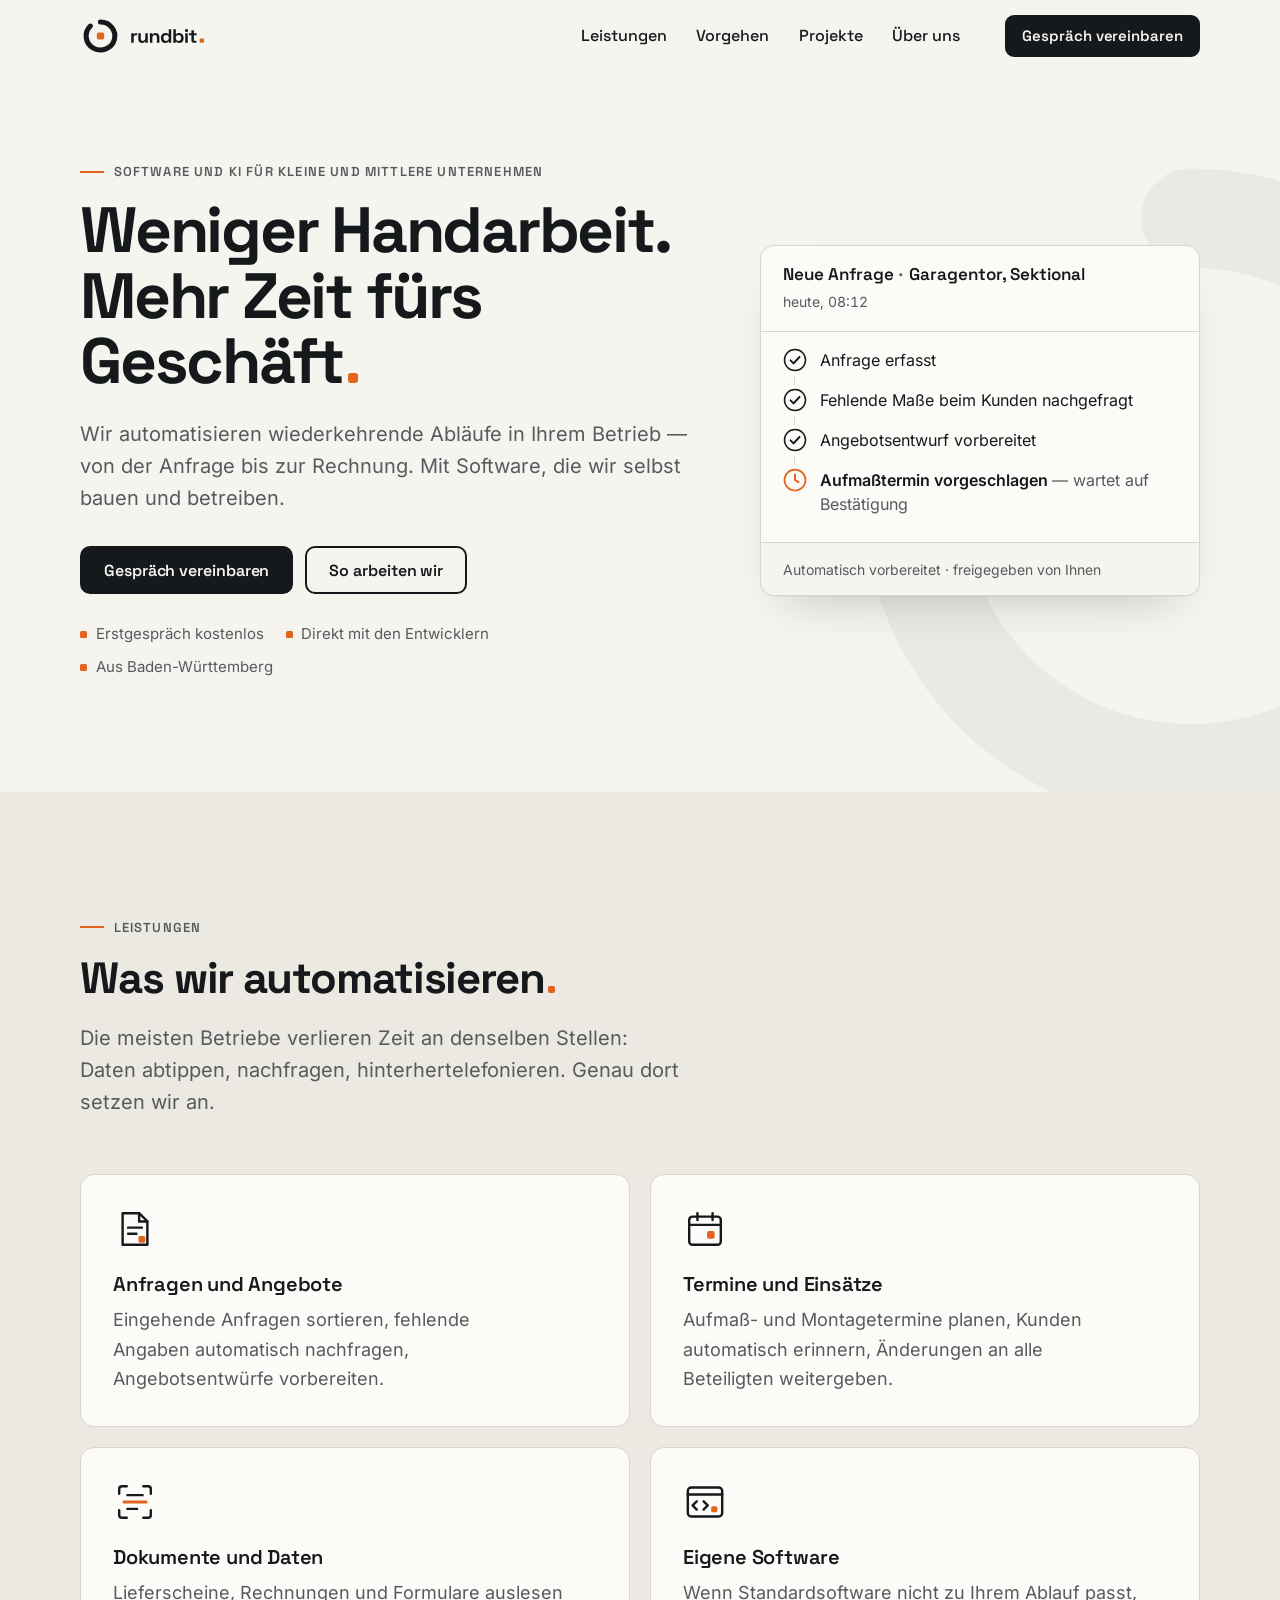
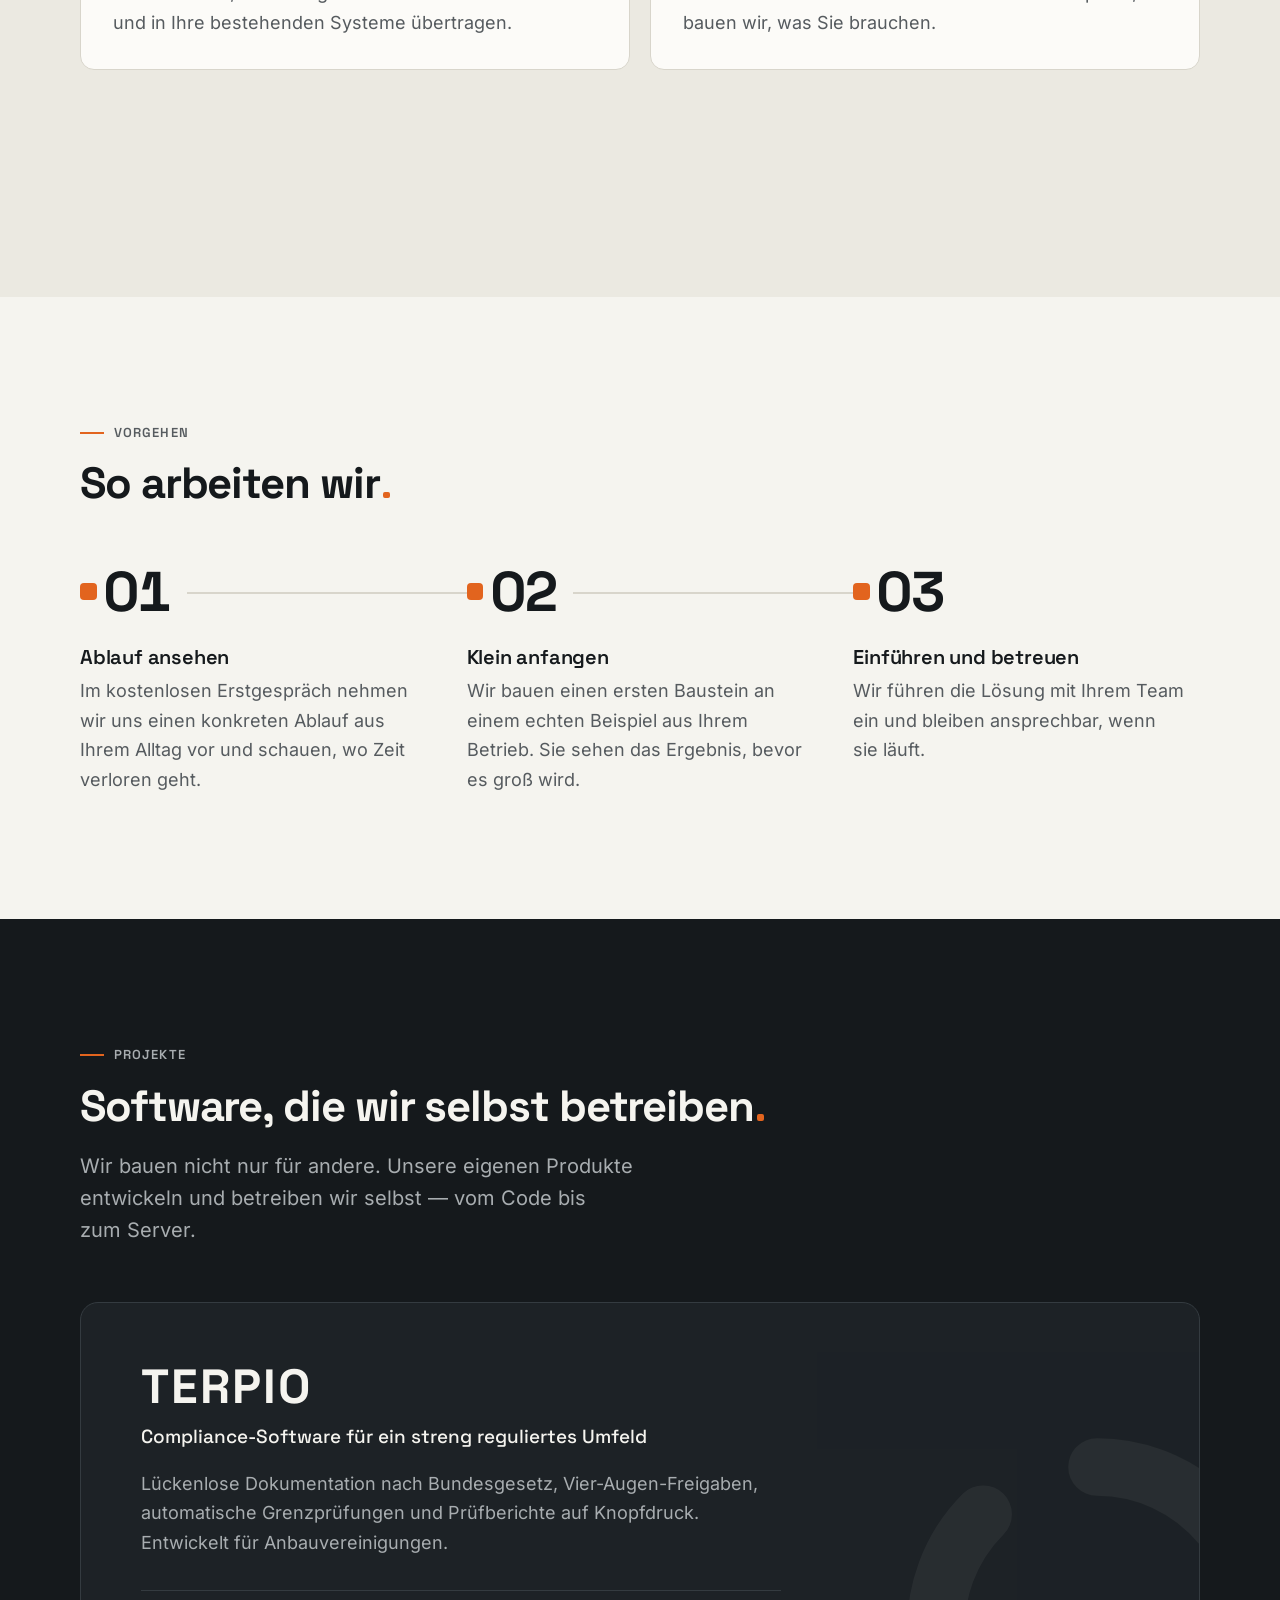
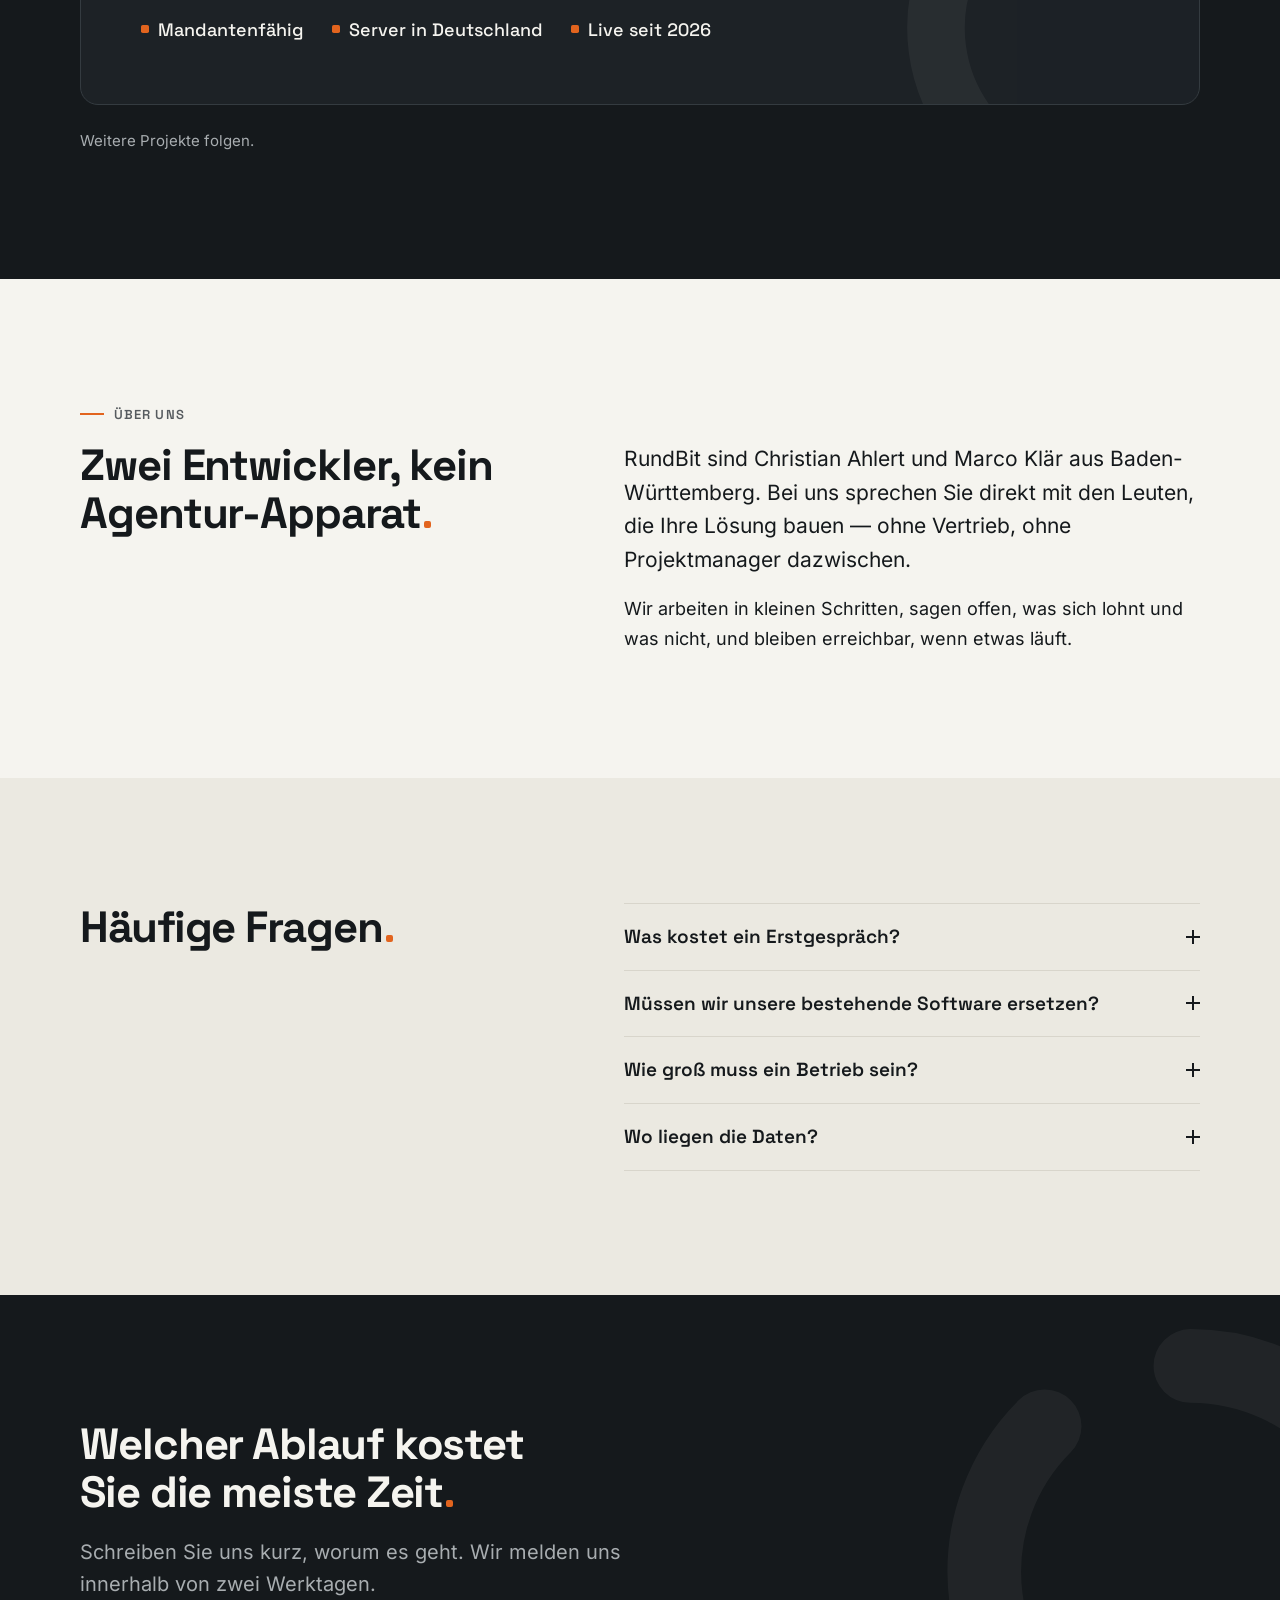
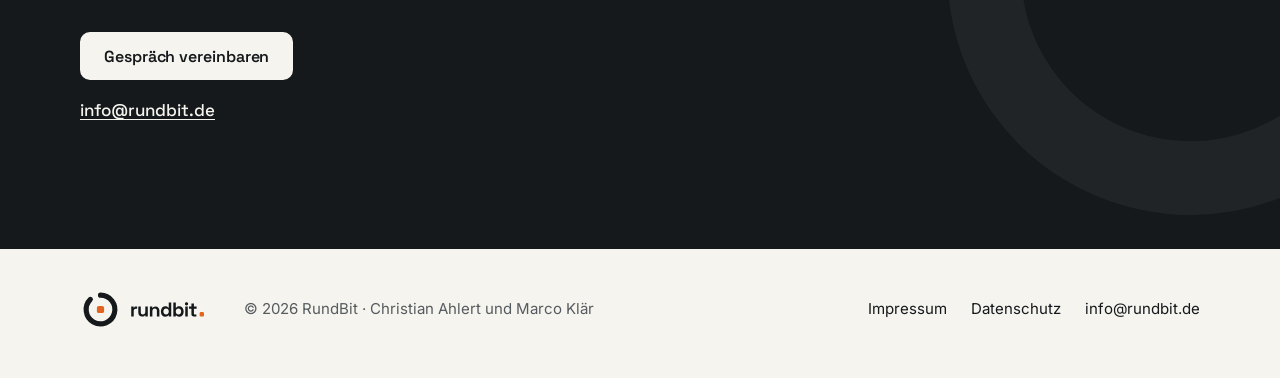
==== site/index.html @ f6a1ead8 "RundBit-Website: Projektgerüst und Startseite (Phase 0 + 1) Statische Seite ohne Framework, Build od" ====
<!DOCTYPE html>
<html lang="de">
<head>
<meta charset="utf-8">
<meta name="viewport" content="width=device-width, initial-scale=1">
<title>RundBit — Prozessautomatisierung und Software für kleine und mittlere Betriebe</title>
<meta name="description" content="RundBit automatisiert wiederkehrende Abläufe in kleinen und mittleren Betrieben — von der Anfrage bis zur Rechnung. Software und KI aus Baden-Württemberg.">
<link rel="canonical" href="https://rundbit.de/">
<meta name="theme-color" content="#15191C">

<link rel="icon" href="favicon.svg" type="image/svg+xml">
<link rel="icon" href="favicon-32.png" type="image/png" sizes="32x32">
<link rel="apple-touch-icon" href="apple-touch-icon.png">

<meta property="og:type" content="website">
<meta property="og:locale" content="de_DE">
<meta property="og:site_name" content="RundBit">
<meta property="og:url" content="https://rundbit.de/">
<meta property="og:title" content="RundBit — Prozessautomatisierung und Software für kleine und mittlere Betriebe">
<meta property="og:description" content="RundBit automatisiert wiederkehrende Abläufe in kleinen und mittleren Betrieben — von der Anfrage bis zur Rechnung. Software und KI aus Baden-Württemberg.">
<meta property="og:image" content="https://rundbit.de/img/og.png">
<meta property="og:image:width" content="1200">
<meta property="og:image:height" content="630">
<meta property="og:image:alt" content="RundBit: Weniger Handarbeit. Mehr Zeit fürs Geschäft.">
<meta name="twitter:card" content="summary_large_image">

<link rel="preload" href="fonts/space-grotesk-latin-wght-normal.woff2" as="font" type="font/woff2" crossorigin>
<link rel="preload" href="fonts/inter-latin-wght-normal.woff2" as="font" type="font/woff2" crossorigin>
<link rel="stylesheet" href="style.css">
<script>
  // Bewegung nur mit JS, IntersectionObserver und ohne Wunsch nach reduzierter Bewegung.
  if ('IntersectionObserver' in window && !matchMedia('(prefers-reduced-motion: reduce)').matches) {
    document.documentElement.classList.add('motion');
  }
</script>
</head>
<body>
<a class="skip-link" href="#inhalt">Zum Inhalt springen</a>

<header class="site-header" id="top">
  <div class="wrap header-inner">
    <a class="brand" href="#top" aria-label="RundBit – zum Seitenanfang">
      <img src="img/rundbit-logo.svg" alt="RundBit" width="124" height="41">
    </a>

    <nav class="nav-desktop" aria-label="Hauptnavigation">
      <ul>
        <li><a href="#leistungen">Leistungen</a></li>
        <li><a href="#vorgehen">Vorgehen</a></li>
        <li><a href="#projekte">Projekte</a></li>
        <li><a href="#ueber">Über uns</a></li>
      </ul>
    </nav>

    <div class="header-actions">
      <a class="btn btn-primary btn-sm" aria-label="Gespräch vereinbaren" href="mailto:info@rundbit.de?subject=Anfrage%20Erstgespr%C3%A4ch&amp;body=Hallo%2C%0D%0A%0D%0Awir%20interessieren%20uns%20f%C3%BCr%20ein%20Erstgespr%C3%A4ch.%0D%0A%0D%0AFirma%3A%0D%0AAnsprechpartner%3A%0D%0AWelcher%20Ablauf%20kostet%20Sie%20die%20meiste%20Zeit%3F%0D%0ATelefon%20(optional)%3A%0D%0A%0D%0AViele%20Gr%C3%BC%C3%9Fe"><span>Gespräch<span class="hide-xs"> vereinbaren</span></span></a>

      <details class="nav-mobile">
        <summary>
          <span class="visually-hidden">Menü</span>
          <svg class="icon-menu" viewBox="0 0 24 24" width="22" height="22" aria-hidden="true"><path d="M4 7h16M4 12h16M4 17h10" fill="none" stroke="currentColor" stroke-width="2" stroke-linecap="round"/></svg>
          <svg class="icon-close" viewBox="0 0 24 24" width="22" height="22" aria-hidden="true"><path d="M6 6l12 12M18 6L6 18" fill="none" stroke="currentColor" stroke-width="2" stroke-linecap="round"/></svg>
        </summary>
        <nav aria-label="Hauptnavigation (mobil)">
          <ul>
            <li><a href="#leistungen">Leistungen</a></li>
            <li><a href="#vorgehen">Vorgehen</a></li>
            <li><a href="#projekte">Projekte</a></li>
            <li><a href="#ueber">Über uns</a></li>
          </ul>
        </nav>
      </details>
    </div>
  </div>
</header>

<main id="inhalt">

  <!-- 2) Hero -->
  <section class="hero" aria-labelledby="hero-title">
    <svg class="hero-ring" viewBox="0 0 120 120" aria-hidden="true" focusable="false">
      <path d="M60 18 A42 42 0 1 1 30.3 30.3" fill="none" stroke="currentColor" stroke-width="15" stroke-linecap="round"/>
    </svg>

    <div class="wrap hero-grid">
      <div class="hero-copy">
        <p class="eyebrow">Software und KI für kleine und mittlere Unternehmen</p>
        <h1 id="hero-title" class="mark">Weniger Handarbeit.<br> Mehr Zeit fürs Geschäft</h1>
        <p class="lead">Wir automatisieren wiederkehrende Abläufe in Ihrem Betrieb — von der Anfrage bis zur Rechnung. Mit Software, die wir selbst bauen und betreiben.</p>
        <div class="btn-row">
          <a class="btn btn-primary" href="mailto:info@rundbit.de?subject=Anfrage%20Erstgespr%C3%A4ch&amp;body=Hallo%2C%0D%0A%0D%0Awir%20interessieren%20uns%20f%C3%BCr%20ein%20Erstgespr%C3%A4ch.%0D%0A%0D%0AFirma%3A%0D%0AAnsprechpartner%3A%0D%0AWelcher%20Ablauf%20kostet%20Sie%20die%20meiste%20Zeit%3F%0D%0ATelefon%20(optional)%3A%0D%0A%0D%0AViele%20Gr%C3%BC%C3%9Fe">Gespräch vereinbaren</a>
          <a class="btn btn-secondary" href="#vorgehen">So arbeiten wir</a>
        </div>
        <ul class="trust">
          <li>Erstgespräch kostenlos</li>
          <li>Direkt mit den Entwicklern</li>
          <li>Aus Baden-Württemberg</li>
        </ul>
      </div>

      <div class="hero-visual">
        <figure class="flow" aria-label="Beispiel: automatisch vorbereitete Anfrage">
          <div class="flow-head">
            <p class="flow-title"><span class="flow-kicker">Neue Anfrage</span> <span class="flow-sep" aria-hidden="true">·</span> Garagentor, Sektional</p>
            <p class="flow-time"><time datetime="08:12">heute, 08:12</time></p>
          </div>
          <ol class="flow-steps">
            <li class="flow-step is-done" style="--i:0">
              <svg class="flow-ico" viewBox="0 0 24 24" aria-hidden="true"><circle cx="12" cy="12" r="10.5" fill="none" stroke="currentColor" stroke-width="1.5"/><path d="M7.5 12.4l3 3 6-6.4" fill="none" stroke="currentColor" stroke-width="2" stroke-linecap="round" stroke-linejoin="round"/></svg>
              <span><span class="visually-hidden">Erledigt:</span> Anfrage erfasst</span>
            </li>
            <li class="flow-step is-done" style="--i:1">
              <svg class="flow-ico" viewBox="0 0 24 24" aria-hidden="true"><circle cx="12" cy="12" r="10.5" fill="none" stroke="currentColor" stroke-width="1.5"/><path d="M7.5 12.4l3 3 6-6.4" fill="none" stroke="currentColor" stroke-width="2" stroke-linecap="round" stroke-linejoin="round"/></svg>
              <span><span class="visually-hidden">Erledigt:</span> Fehlende Maße beim Kunden nachgefragt</span>
            </li>
            <li class="flow-step is-done" style="--i:2">
              <svg class="flow-ico" viewBox="0 0 24 24" aria-hidden="true"><circle cx="12" cy="12" r="10.5" fill="none" stroke="currentColor" stroke-width="1.5"/><path d="M7.5 12.4l3 3 6-6.4" fill="none" stroke="currentColor" stroke-width="2" stroke-linecap="round" stroke-linejoin="round"/></svg>
              <span><span class="visually-hidden">Erledigt:</span> Angebotsentwurf vorbereitet</span>
            </li>
            <li class="flow-step is-open" style="--i:3">
              <svg class="flow-ico" viewBox="0 0 24 24" aria-hidden="true"><circle cx="12" cy="12" r="10.5" fill="none" stroke="currentColor" stroke-width="1.75"/><path d="M12 6.5V12l3.5 2.2" fill="none" stroke="currentColor" stroke-width="2" stroke-linecap="round" stroke-linejoin="round"/></svg>
              <span><span class="visually-hidden">Offen:</span> Aufmaßtermin vorgeschlagen <span class="flow-wait">— wartet auf Bestätigung</span></span>
            </li>
          </ol>
          <figcaption class="flow-foot">Automatisch vorbereitet <span aria-hidden="true">·</span> freigegeben von Ihnen</figcaption>
        </figure>
      </div>
    </div>
  </section>

  <!-- 3) Leistungen -->
  <section class="section alt" id="leistungen" aria-labelledby="leistungen-title">
    <div class="wrap">
      <div class="section-head reveal">
        <p class="eyebrow">Leistungen</p>
        <h2 id="leistungen-title" class="mark">Was wir automatisieren</h2>
        <p class="lead">Die meisten Betriebe verlieren Zeit an denselben Stellen: Daten abtippen, nachfragen, hinterhertelefonieren. Genau dort setzen wir an.</p>
      </div>

      <ul class="cards">
        <li class="card reveal">
          <svg class="card-ico" viewBox="0 0 32 32" aria-hidden="true">
            <path d="M7 4.5h12l6 6V27.5H7z" fill="none" stroke="currentColor" stroke-width="1.75" stroke-linejoin="round"/>
            <path d="M19 4.5v6h6M11 15h10M11 19.5h6" fill="none" stroke="currentColor" stroke-width="1.75" stroke-linecap="round" stroke-linejoin="round"/>
            <rect class="acc" x="18.5" y="21" width="5" height="5" rx="1.3"/>
          </svg>
          <h3>Anfragen und Angebote</h3>
          <p>Eingehende Anfragen sortieren, fehlende Angaben automatisch nachfragen, Angebotsentwürfe vorbereiten.</p>
        </li>
        <li class="card reveal">
          <svg class="card-ico" viewBox="0 0 32 32" aria-hidden="true">
            <rect x="4.5" y="7" width="23" height="20.5" rx="2.5" fill="none" stroke="currentColor" stroke-width="1.75"/>
            <path d="M4.5 13h23M10.5 4.5v5M21.5 4.5v5" fill="none" stroke="currentColor" stroke-width="1.75" stroke-linecap="round"/>
            <rect class="acc" x="17.5" y="17.5" width="5.5" height="5.5" rx="1.4"/>
          </svg>
          <h3>Termine und Einsätze</h3>
          <p>Aufmaß- und Montagetermine planen, Kunden automatisch erinnern, Änderungen an alle Beteiligten weitergeben.</p>
        </li>
        <li class="card reveal">
          <svg class="card-ico" viewBox="0 0 32 32" aria-hidden="true">
            <path d="M4.5 10V6.5a2 2 0 0 1 2-2H10M22 4.5h3.5a2 2 0 0 1 2 2V10M27.5 22v3.5a2 2 0 0 1-2 2H22M10 27.5H6.5a2 2 0 0 1-2-2V22" fill="none" stroke="currentColor" stroke-width="1.75" stroke-linecap="round"/>
            <path d="M10.5 11h11M10.5 21h7" fill="none" stroke="currentColor" stroke-width="1.75" stroke-linecap="round"/>
            <path class="acc-stroke" d="M8 16h16" fill="none" stroke-width="2.25" stroke-linecap="round"/>
          </svg>
          <h3>Dokumente und Daten</h3>
          <p>Lieferscheine, Rechnungen und Formulare auslesen und in Ihre bestehenden Systeme übertragen.</p>
        </li>
        <li class="card reveal">
          <svg class="card-ico" viewBox="0 0 32 32" aria-hidden="true">
            <rect x="3.5" y="5.5" width="25" height="21" rx="2.5" fill="none" stroke="currentColor" stroke-width="1.75"/>
            <path d="M3.5 10.5h25M10 15.5l-3 3 3 3M15 15.5l3 3-3 3" fill="none" stroke="currentColor" stroke-width="1.75" stroke-linecap="round" stroke-linejoin="round"/>
            <rect class="acc" x="20.5" y="19" width="4.5" height="4.5" rx="1.2"/>
          </svg>
          <h3>Eigene Software</h3>
          <p>Wenn Standardsoftware nicht zu Ihrem Ablauf passt, bauen wir, was Sie brauchen.</p>
        </li>
      </ul>

      <p class="note reveal">KI setzen wir dort ein, wo sie hilft — und lassen sie weg, wo eine einfache Regel reicht.</p>
    </div>
  </section>

  <!-- 4) Vorgehen -->
  <section class="section" id="vorgehen" aria-labelledby="vorgehen-title">
    <div class="wrap">
      <div class="section-head reveal">
        <p class="eyebrow">Vorgehen</p>
        <h2 id="vorgehen-title" class="mark">So arbeiten wir</h2>
      </div>

      <ol class="steps">
        <li class="step reveal">
          <p class="step-num" aria-hidden="true"><span class="sq"></span>01</p>
          <h3><span class="visually-hidden">Schritt 1: </span>Ablauf ansehen</h3>
          <p>Im kostenlosen Erstgespräch nehmen wir uns einen konkreten Ablauf aus Ihrem Alltag vor und schauen, wo Zeit verloren geht.</p>
        </li>
        <li class="step reveal">
          <p class="step-num" aria-hidden="true"><span class="sq"></span>02</p>
          <h3><span class="visually-hidden">Schritt 2: </span>Klein anfangen</h3>
          <p>Wir bauen einen ersten Baustein an einem echten Beispiel aus Ihrem Betrieb. Sie sehen das Ergebnis, bevor es groß wird.</p>
        </li>
        <li class="step reveal">
          <p class="step-num" aria-hidden="true"><span class="sq"></span>03</p>
          <h3><span class="visually-hidden">Schritt 3: </span>Einführen und betreuen</h3>
          <p>Wir führen die Lösung mit Ihrem Team ein und bleiben ansprechbar, wenn sie läuft.</p>
        </li>
      </ol>
    </div>
  </section>

  <!-- 5) Projekte -->
  <section class="section dark" id="projekte" aria-labelledby="projekte-title">
    <div class="wrap">
      <div class="section-head reveal">
        <p class="eyebrow">Projekte</p>
        <h2 id="projekte-title" class="mark">Software, die wir selbst betreiben</h2>
        <p class="lead">Wir bauen nicht nur für andere. Unsere eigenen Produkte entwickeln und betreiben wir selbst — vom Code bis zum Server.</p>
      </div>

      <article class="project reveal" aria-labelledby="terpio-title">
        <svg class="project-ring" viewBox="0 0 120 120" aria-hidden="true" focusable="false">
          <path d="M60 18 A42 42 0 1 1 30.3 30.3" fill="none" stroke="currentColor" stroke-width="15" stroke-linecap="round"/>
        </svg>
        <div class="project-body">
          <h3 id="terpio-title" class="project-title">TERPIO</h3>
          <p class="project-sub">Compliance-Software für ein streng reguliertes Umfeld</p>
          <p class="project-text">Lückenlose Dokumentation nach Bundesgesetz, Vier-Augen-Freigaben, automatische Grenzprüfungen und Prüfberichte auf Knopfdruck. Entwickelt für Anbauvereinigungen.</p>
          <ul class="facts">
            <li>Mandantenfähig</li>
            <li>Server in Deutschland</li>
            <li>Live seit 2026</li>
          </ul>
        </div>
      </article>

      <p class="more reveal">Weitere Projekte folgen.</p>
    </div>
  </section>

  <!-- 6) Über uns -->
  <section class="section" id="ueber" aria-labelledby="ueber-title">
    <div class="wrap about">
      <div class="section-head reveal">
        <p class="eyebrow">Über uns</p>
        <h2 id="ueber-title" class="mark">Zwei Entwickler, kein Agentur-Apparat</h2>
      </div>
      <div class="about-text reveal">
        <p>RundBit sind Christian Ahlert und Marco Klär aus Baden-Württemberg. Bei uns sprechen Sie direkt mit den Leuten, die Ihre Lösung bauen — ohne Vertrieb, ohne Projektmanager dazwischen.</p>
        <p>Wir arbeiten in kleinen Schritten, sagen offen, was sich lohnt und was nicht, und bleiben erreichbar, wenn etwas läuft.</p>
      </div>
    </div>
  </section>

  <!-- 7) FAQ -->
  <section class="section alt" id="fragen" aria-labelledby="fragen-title">
    <div class="wrap faq-wrap">
      <div class="section-head reveal">
        <h2 id="fragen-title" class="mark">Häufige Fragen</h2>
      </div>
      <div class="faq reveal">
        <details>
          <summary>Was kostet ein Erstgespräch?</summary>
          <p>Nichts. Wir sehen uns gemeinsam einen Ablauf an und sagen Ihnen ehrlich, ob sich eine Automatisierung lohnt.</p>
        </details>
        <details>
          <summary>Müssen wir unsere bestehende Software ersetzen?</summary>
          <p>Meist nicht. Wo Ihre Systeme eine Schnittstelle oder einen Export bieten, bauen wir darauf auf.</p>
        </details>
        <details>
          <summary>Wie groß muss ein Betrieb sein?</summary>
          <p>Es gibt keine Mindestgröße. Entscheidend ist ein Ablauf, der sich oft genug wiederholt.</p>
        </details>
        <details>
          <summary>Wo liegen die Daten?</summary>
          <p>Lösungen, die wir selbst betreiben, laufen auf Servern in Deutschland.</p>
        </details>
      </div>
    </div>
  </section>

  <!-- 8) Kontakt -->
  <section class="section dark contact" id="kontakt" aria-labelledby="kontakt-title">
    <svg class="contact-ring" viewBox="0 0 120 120" aria-hidden="true" focusable="false">
      <path d="M60 18 A42 42 0 1 1 30.3 30.3" fill="none" stroke="currentColor" stroke-width="15" stroke-linecap="round"/>
    </svg>
    <div class="wrap contact-inner reveal">
      <h2 id="kontakt-title" class="mark">Welcher Ablauf kostet Sie die meiste Zeit</h2>
      <p class="lead">Schreiben Sie uns kurz, worum es geht. Wir melden uns innerhalb von zwei Werktagen.</p>
      <div class="contact-actions">
        <a class="btn btn-light" href="mailto:info@rundbit.de?subject=Anfrage%20Erstgespr%C3%A4ch&amp;body=Hallo%2C%0D%0A%0D%0Awir%20interessieren%20uns%20f%C3%BCr%20ein%20Erstgespr%C3%A4ch.%0D%0A%0D%0AFirma%3A%0D%0AAnsprechpartner%3A%0D%0AWelcher%20Ablauf%20kostet%20Sie%20die%20meiste%20Zeit%3F%0D%0ATelefon%20(optional)%3A%0D%0A%0D%0AViele%20Gr%C3%BC%C3%9Fe">Gespräch vereinbaren</a>
        <a class="mail-link" href="mailto:info@rundbit.de">info@rundbit.de</a>
      </div>
    </div>
  </section>

</main>

<footer class="site-footer">
  <div class="wrap footer-inner">
    <img src="img/rundbit-logo.svg" alt="RundBit" width="124" height="41" loading="lazy">
    <p class="footer-copy">© 2026 RundBit · Christian Ahlert und Marco Klär</p>
    <ul class="footer-links">
      <li><a href="impressum.html">Impressum</a></li>
      <li><a href="datenschutz.html">Datenschutz</a></li>
      <li><a href="mailto:info@rundbit.de">info@rundbit.de</a></li>
    </ul>
  </div>
</footer>

<script>
(function () {
  var header = document.querySelector('.site-header');
  var onScroll = function () { header.classList.toggle('is-scrolled', window.scrollY > 4); };
  window.addEventListener('scroll', onScroll, { passive: true });
  onScroll();

  // Mobiles Menü nach Klick auf einen Anker schließen
  var menu = document.querySelector('.nav-mobile');
  menu.addEventListener('click', function (e) {
    if (e.target.closest('a')) menu.removeAttribute('open');
  });
  document.addEventListener('keydown', function (e) {
    if (e.key === 'Escape' && menu.open) { menu.removeAttribute('open'); menu.querySelector('summary').focus(); }
  });

  if (!document.documentElement.classList.contains('motion')) return;
  var io = new IntersectionObserver(function (entries) {
    entries.forEach(function (entry) {
      if (entry.isIntersecting) { entry.target.classList.add('is-in'); io.unobserve(entry.target); }
    });
  }, { rootMargin: '0px 0px -8% 0px' });
  document.querySelectorAll('.reveal').forEach(function (el) { io.observe(el); });
})();
</script>
</body>
</html>
---- site/style.css ----
/* RundBit — style.css
   Statisch, ohne Build-Schritt. Mobil zuerst. */

/* ---------- Schriften (selbst gehostet, SIL OFL) ---------- */
@font-face {
  font-family: "Space Grotesk";
  src: url("fonts/space-grotesk-latin-wght-normal.woff2") format("woff2-variations"),
       url("fonts/space-grotesk-latin-wght-normal.woff2") format("woff2");
  font-weight: 300 700;
  font-style: normal;
  font-display: swap;
}
@font-face {
  font-family: "Inter";
  src: url("fonts/inter-latin-wght-normal.woff2") format("woff2-variations"),
       url("fonts/inter-latin-wght-normal.woff2") format("woff2");
  font-weight: 100 900;
  font-style: normal;
  font-display: swap;
}

/* ---------- Designsystem ---------- */
:root {
  --paper:   #F5F4EF;
  --paper-2: #EBE9E1;
  --card:    #FCFBF8;
  --ink:     #15191C;
  --ink-2:   #2A3136;
  --muted:   #565B5F;
  --line:    #D8D5CB;
  --accent:  #E2641E;

  /* auf dunklem Grund */
  --dark-card:  #1D2226;
  --dark-line:  #343B40;
  --dark-muted: #A8ADB0;

  --font-display: "Space Grotesk", ui-sans-serif, system-ui, sans-serif;
  --font-text: "Inter", ui-sans-serif, system-ui, -apple-system, "Segoe UI", sans-serif;

  --wrap: 1120px;
  --gutter: clamp(1rem, 4vw, 2rem);
  --section-y: clamp(4.5rem, 3rem + 6vw, 8rem);
  --radius: 14px;
  --header-h: 72px;
}

/* ---------- Basis ---------- */
*, *::before, *::after { box-sizing: border-box; }

html {
  -webkit-text-size-adjust: 100%;
  text-size-adjust: 100%;
  scroll-padding-top: calc(var(--header-h) + 8px);
}
@media (prefers-reduced-motion: no-preference) {
  html { scroll-behavior: smooth; }
}

body {
  margin: 0;
  background: var(--paper);
  color: var(--ink);
  font-family: var(--font-text);
  font-size: 1.0625rem;              /* 17 px */
  line-height: 1.65;
  font-feature-settings: "cv11", "ss01";
  -webkit-font-smoothing: antialiased;
  -moz-osx-font-smoothing: grayscale;
  overflow-x: clip;
}
@media (min-width: 960px) {
  body { font-size: 1.125rem; }      /* 18 px */
}

img, svg { display: block; max-width: 100%; }
h1, h2, h3, p, ul, ol, figure { margin: 0; }
p { text-wrap: pretty; }
ul, ol { padding: 0; list-style: none; }

a { color: inherit; text-decoration-thickness: 1px; text-underline-offset: .2em; }

:focus-visible {
  outline: 2px solid var(--accent);
  outline-offset: 3px;
  border-radius: 4px;
}

::selection { background: var(--ink); color: var(--paper); }

.wrap {
  width: 100%;
  max-width: calc(var(--wrap) + 2 * var(--gutter));
  margin-inline: auto;
  padding-inline: var(--gutter);
}

.visually-hidden {
  position: absolute !important;
  width: 1px; height: 1px;
  padding: 0; margin: -1px;
  overflow: hidden;
  clip: rect(0 0 0 0);
  white-space: nowrap;
  border: 0;
}

.skip-link {
  position: absolute;
  left: 1rem; top: -100px;
  z-index: 100;
  padding: .75rem 1rem;
  background: var(--ink);
  color: var(--paper);
  font-family: var(--font-display);
  font-weight: 600;
  border-radius: 8px;
  text-decoration: none;
}
.skip-link:focus { top: 1rem; }

/* ---------- Typografie ---------- */
h1, h2, h3 {
  font-family: var(--font-display);
  font-weight: 700;
  color: inherit;
  text-wrap: balance;
}
h1 {
  font-size: clamp(2.5rem, 1.55rem + 4.1vw, 4rem);     /* 40 → 64 px */
  line-height: 1.02;
  letter-spacing: -0.035em;
}
h2 {
  font-size: clamp(1.875rem, 1.45rem + 1.6vw, 2.75rem); /* 30 → 44 px */
  line-height: 1.1;
  letter-spacing: -0.025em;
}
h3 {
  font-size: 1.25rem;
  line-height: 1.3;
  letter-spacing: -0.01em;
  font-weight: 600;
}

/* Markenzeichen: H1/H2 enden mit orangem, abgerundetem Quadrat statt Punkt */
.mark::after {
  content: "";
  display: inline-block;
  width: .16em;
  height: .16em;
  margin-left: .07em;
  border-radius: .045em;
  background: var(--accent);
  vertical-align: baseline;
}

.eyebrow {
  font-family: var(--font-display);
  font-size: .8125rem;
  font-weight: 600;
  letter-spacing: .09em;
  text-transform: uppercase;
  color: var(--muted);
  margin-bottom: 1rem;
  display: flex;
  align-items: flex-start;
  gap: .6rem;
}
.eyebrow::before {
  content: "";
  width: 1.5rem;
  height: 2px;
  margin-top: calc(.825em - 1px);   /* Mitte der ersten Zeile, auch bei Umbruch */
  background: var(--accent);
  flex: none;
}

.lead {
  font-size: 1.125rem;
  line-height: 1.6;
  color: var(--muted);
  max-width: 38rem;
}
@media (min-width: 960px) {
  .lead { font-size: 1.25rem; }
}

/* ---------- Buttons ---------- */
.btn {
  display: inline-flex;
  align-items: center;
  justify-content: center;
  min-height: 48px;
  padding: .75rem 1.375rem;
  border: 2px solid var(--ink);
  border-radius: 10px;
  font-family: var(--font-display);
  font-size: 1rem;
  font-weight: 600;
  line-height: 1.2;
  letter-spacing: -0.005em;
  text-decoration: none;
  white-space: nowrap;
  transition: background-color .15s ease, color .15s ease, border-color .15s ease;
}
.btn-primary { background: var(--ink); color: var(--paper); }
.btn-primary:hover { background: var(--ink-2); border-color: var(--ink-2); }
.btn-secondary { background: transparent; color: var(--ink); }
.btn-secondary:hover { background: var(--ink); color: var(--paper); }
.btn-light { background: var(--paper); color: var(--ink); border-color: var(--paper); }
.btn-light:hover { background: #fff; border-color: #fff; }
.btn-sm { min-height: 42px; padding: .5rem .95rem; font-size: .9375rem; border-radius: 9px; }

.btn-row { display: flex; flex-wrap: wrap; gap: .75rem; margin-top: 2rem; }

/* ---------- Header ---------- */
.site-header {
  position: sticky;
  top: 0;
  z-index: 50;
  background: var(--paper);
  border-bottom: 1px solid transparent;
  transition: border-color .2s ease;
}
.site-header.is-scrolled { border-bottom-color: var(--line); }

.header-inner {
  display: flex;
  align-items: center;
  justify-content: space-between;
  min-height: var(--header-h);
  gap: 1.25rem;                       /* ≥ halbe Bildmarkenhöhe Schutzraum */
}
.brand { display: block; flex: none; padding-block: 15px; }
.brand img { width: 124px; height: auto; }   /* Mindestbreite Quer-Logo 120 px */

.nav-desktop { display: none; }

.header-actions { display: flex; align-items: center; gap: .5rem; }

.nav-mobile { position: static; }
.nav-mobile summary {
  list-style: none;
  display: grid;
  place-items: center;
  width: 44px;
  height: 44px;
  border-radius: 9px;
  cursor: pointer;
  color: var(--ink);
}
.nav-mobile summary::-webkit-details-marker { display: none; }
.nav-mobile summary:hover { background: var(--paper-2); }
.nav-mobile .icon-close { display: none; }
.nav-mobile[open] .icon-close { display: block; }
.nav-mobile[open] .icon-menu { display: none; }
.nav-mobile nav {
  position: absolute;
  left: 0; right: 0; top: 100%;
  background: var(--paper);
  border-top: 1px solid var(--line);
  border-bottom: 1px solid var(--line);
  padding: .5rem var(--gutter) 1rem;
}
.nav-mobile a {
  display: block;
  padding: .85rem 0;
  font-family: var(--font-display);
  font-size: 1.125rem;
  font-weight: 600;
  text-decoration: none;
  border-bottom: 1px solid var(--line);
}
.nav-mobile li:last-child a { border-bottom: 0; }

@media (max-width: 419px) {
  .hide-xs { display: none; }
}

@media (min-width: 960px) {
  .nav-mobile { display: none; }
  .nav-desktop { display: block; margin-left: auto; }
  .nav-desktop ul { display: flex; gap: .25rem; }
  .nav-desktop a {
    display: block;
    padding: .5rem .8rem;
    font-family: var(--font-display);
    font-size: 1rem;
    font-weight: 500;
    text-decoration: none;
    border-radius: 8px;
  }
  .nav-desktop a:hover { background: var(--paper-2); }
  .header-actions { margin-left: .75rem; }
}

/* ---------- Abschnitte ---------- */
.section { padding-block: var(--section-y); position: relative; }
.section.alt { background: var(--paper-2); }
.section.dark { background: var(--ink); color: var(--paper); }
.section.dark .eyebrow,
.section.dark .lead { color: var(--dark-muted); }

.section-head { max-width: 46rem; margin-bottom: clamp(2.5rem, 2rem + 2vw, 3.5rem); }
.section-head h2 + .lead { margin-top: 1.25rem; }

/* Aufzählung mit orangen Quadraten */
.trust li,
.facts li {
  display: flex;
  align-items: center;
  gap: .55rem;
}
.trust li::before,
.facts li::before {
  content: "";
  width: .45em;
  height: .45em;
  border-radius: .1em;
  background: var(--accent);
  flex: none;
}

/* ---------- Hero ---------- */
.hero {
  position: relative;
  overflow: hidden;
  padding-block: clamp(2.5rem, 1.5rem + 5vw, 6.5rem) clamp(4rem, 3rem + 5vw, 7.5rem);
}
.hero-ring {
  position: absolute;
  width: clamp(520px, 62vw, 940px);
  right: clamp(-420px, -24vw, -200px);
  top: clamp(-40px, 2vw, 40px);
  color: var(--ink);
  opacity: .045;
  pointer-events: none;
}
.hero-grid {
  position: relative;
  display: grid;
  gap: 3rem;
}
.hero h1 { margin-top: .25rem; }
.hero .lead { margin-top: 1.5rem; }

.trust {
  margin-top: 1.75rem;
  display: flex;
  flex-wrap: wrap;
  gap: .5rem 1.4rem;
  font-size: .9375rem;
  color: var(--muted);
}

@media (min-width: 960px) {
  .hero-grid {
    grid-template-columns: minmax(0, 7fr) minmax(0, 5fr);
    align-items: center;
    gap: 4rem;
  }
}

/* Ablauf-Karte */
.flow {
  background: var(--card);
  border: 1px solid var(--line);
  border-radius: var(--radius);
  box-shadow: 0 1px 0 rgba(21, 25, 28, .04), 0 24px 48px -28px rgba(21, 25, 28, .28);
  max-width: 30rem;
  font-size: 1rem;
}
.flow-head {
  display: flex;
  flex-wrap: wrap;
  align-items: baseline;
  justify-content: space-between;
  gap: .25rem 1rem;
  padding: 1.1rem 1.35rem;
  border-bottom: 1px solid var(--line);
}
.flow-title { font-family: var(--font-display); font-weight: 600; font-size: 1.0625rem; line-height: 1.35; }
.flow-kicker { color: var(--ink); }
.flow-sep { color: var(--muted); margin-inline: .1em; }
.flow-time {
  font-size: .875rem;
  color: var(--muted);
  font-variant-numeric: tabular-nums;
  white-space: nowrap;
}

.flow-steps { padding: 1.1rem 1.35rem .6rem; }
.flow-step {
  position: relative;
  display: grid;
  grid-template-columns: 24px 1fr;
  gap: .85rem;
  align-items: start;
  padding-bottom: 1.05rem;
  line-height: 1.45;
}
/* Verbindungslinie zwischen den Status-Symbolen */
.flow-step:not(:last-child)::before {
  content: "";
  position: absolute;
  left: 11.25px;
  top: 28px;
  bottom: 4px;
  width: 1.5px;
  background: var(--line);
}
.flow-ico { width: 24px; height: 24px; margin-top: -1px; }
.flow-step.is-done .flow-ico { color: var(--ink); }
.flow-step.is-open .flow-ico { color: var(--accent); }
.flow-step.is-open { font-weight: 600; }
.flow-wait { font-weight: 400; color: var(--muted); }

.flow-foot {
  padding: .9rem 1.35rem;
  border-top: 1px solid var(--line);
  background: var(--paper);
  border-radius: 0 0 var(--radius) var(--radius);
  text-wrap: balance;
  font-size: .875rem;
  color: var(--muted);
}

@media (min-width: 960px) {
  .flow { margin-left: auto; }
}

/* ---------- Leistungen ---------- */
.cards { display: grid; gap: 1rem; }
@media (min-width: 720px) {
  .cards { grid-template-columns: repeat(2, minmax(0, 1fr)); gap: 1.25rem; }
}
.card {
  background: var(--card);
  border: 1px solid var(--line);
  border-radius: var(--radius);
  padding: clamp(1.5rem, 1.2rem + 1vw, 2rem);
}
.card-ico {
  width: 44px;
  height: 44px;
  color: var(--ink);
  margin-bottom: 1.25rem;
}
.card-ico .acc { fill: var(--accent); }
.card-ico .acc-stroke { stroke: var(--accent); }
.card h3 { margin-bottom: .5rem; }
.card p { color: var(--muted); }

.note {
  margin-top: clamp(2rem, 1.5rem + 2vw, 3rem);
  padding-left: 1rem;
  border-left: 2px solid var(--accent);
  font-family: var(--font-display);
  font-size: 1.125rem;
  font-weight: 500;
  line-height: 1.5;
  max-width: 44rem;
}

/* ---------- Vorgehen ---------- */
.steps { display: grid; gap: 2.25rem; }
.step {
  position: relative;
  display: grid;
  grid-template-columns: 4.75rem minmax(0, 1fr);
  column-gap: .75rem;
  align-content: start;
}
.step-num {
  grid-row: span 2;
  display: flex;
  align-items: center;
  gap: .45rem;
  align-self: start;
  font-family: var(--font-display);
  font-size: 2.25rem;
  font-weight: 700;
  line-height: 1;
  letter-spacing: -0.03em;
  font-variant-numeric: tabular-nums;
  color: var(--ink);
}
.step-num .sq {
  width: .3em;
  height: .3em;
  border-radius: .07em;
  background: var(--accent);
  flex: none;
}
.step h3 { margin-top: .2rem; margin-bottom: .4rem; }
.step p:not(.step-num) { color: var(--muted); grid-column: 2; }

/* vertikale Verbindungslinie (mobil) */
.step:not(:last-child)::before {
  content: "";
  position: absolute;
  left: .3rem;
  top: 3.25rem;
  bottom: -1.75rem;
  width: 2px;
  background: var(--line);
}

@media (min-width: 900px) {
  .steps { grid-template-columns: repeat(3, minmax(0, 1fr)); gap: 2.5rem; }
  .step { display: block; }
  .step-num { font-size: 3.5rem; margin-bottom: 1.5rem; }
  .step-num { position: relative; z-index: 1; background: var(--paper); padding-right: 1rem; width: max-content; }
  .step h3 { margin-top: 0; }
  /* horizontale Verbindungslinie */
  .step:not(:last-child)::before {
    left: 0;
    right: -2.5rem;
    top: 1.75rem;
    bottom: auto;
    width: auto;
    height: 2px;
  }
}

/* ---------- Projekte (dunkel) ---------- */
.project {
  position: relative;
  overflow: hidden;
  background: var(--dark-card);
  border: 1px solid var(--dark-line);
  border-radius: calc(var(--radius) + 4px);
  padding: clamp(1.75rem, 1rem + 3.5vw, 3.75rem);
}
.project-ring {
  position: absolute;
  width: clamp(280px, 40vw, 460px);
  right: clamp(-200px, -10vw, -80px);
  bottom: clamp(-200px, -12vw, -90px);
  color: var(--paper);
  opacity: .05;
  pointer-events: none;
}
.project-body { position: relative; max-width: 40rem; }
.project-title {
  font-size: clamp(2rem, 1.5rem + 2vw, 3rem);
  font-weight: 700;
  letter-spacing: .04em;
  line-height: 1;
}
.project-sub {
  margin-top: .85rem;
  font-family: var(--font-display);
  font-size: 1.1875rem;
  font-weight: 500;
  line-height: 1.4;
  color: var(--paper);
}
.project-text { margin-top: 1.1rem; color: var(--dark-muted); }
.facts {
  margin-top: 2rem;
  padding-top: 1.5rem;
  border-top: 1px solid var(--dark-line);
  display: flex;
  flex-wrap: wrap;
  gap: .6rem 1.75rem;
  font-family: var(--font-display);
  font-weight: 500;
  font-variant-numeric: tabular-nums;
}
.more { margin-top: 1.5rem; font-size: .9375rem; color: var(--dark-muted); }

/* ---------- Über uns ---------- */
.about-text { max-width: 40rem; }
.about-text p + p { margin-top: 1.1rem; }
.about-text p:first-child { font-size: 1.1875rem; line-height: 1.6; }
@media (min-width: 960px) {
  .about {
    display: grid;
    grid-template-columns: minmax(0, 5fr) minmax(0, 6fr);
    gap: 4rem;
    align-items: start;
  }
  .about .section-head { margin-bottom: 0; }
  .about-text { padding-top: 2.4rem; }
  .about-text p:first-child { font-size: 1.3125rem; }
}

/* ---------- FAQ ---------- */
.faq { max-width: 50rem; border-top: 1px solid var(--line); }
.faq details { border-bottom: 1px solid var(--line); }
.faq summary {
  list-style: none;
  cursor: pointer;
  display: flex;
  align-items: center;
  justify-content: space-between;
  gap: 1rem;
  padding: 1.25rem 0;
  font-family: var(--font-display);
  font-size: 1.1875rem;
  font-weight: 600;
  line-height: 1.35;
}
.faq summary::-webkit-details-marker { display: none; }
.faq summary::after {
  content: "";
  flex: none;
  width: 14px;
  height: 14px;
  background:
    linear-gradient(var(--ink), var(--ink)) center / 14px 2px no-repeat,
    linear-gradient(var(--ink), var(--ink)) center / 2px 14px no-repeat;
  transition: transform .2s ease;
}
.faq details[open] summary::after {
  background: linear-gradient(var(--ink), var(--ink)) center / 14px 2px no-repeat;
}
.faq summary:hover { text-decoration: underline; text-decoration-thickness: 1px; text-underline-offset: .2em; }
.faq details p { padding: 0 2.5rem 1.5rem 0; color: var(--muted); max-width: 42rem; }
@media (min-width: 960px) {
  .faq-wrap {
    display: grid;
    grid-template-columns: minmax(0, 5fr) minmax(0, 6fr);
    gap: 4rem;
    align-items: start;
  }
  .faq-wrap .section-head { margin-bottom: 0; }
}

/* ---------- Kontakt ---------- */
.contact { overflow: hidden; }
.contact-ring {
  position: absolute;
  width: clamp(360px, 46vw, 640px);
  right: clamp(-300px, -16vw, -140px);
  top: 50%;
  transform: translateY(-50%);
  color: var(--paper);
  opacity: .05;
  pointer-events: none;
}
.contact-inner { position: relative; }
.contact h2 { max-width: 22ch; }
.contact .lead { margin-top: 1.25rem; }
.contact-actions {
  margin-top: 2rem;
  display: flex;
  flex-direction: column;
  align-items: flex-start;
  gap: 1rem;
}
.mail-link {
  font-family: var(--font-display);
  font-size: 1.0625rem;
  font-weight: 500;
  color: var(--paper);
}
.mail-link:hover { text-decoration-thickness: 2px; }

/* ---------- Footer ---------- */
.site-footer { padding-block: 2.5rem 3rem; }
.footer-inner {
  display: grid;
  gap: 1.5rem;
  font-size: .9375rem;
  color: var(--muted);
}
.footer-inner img { width: 124px; height: auto; }
.footer-links { display: flex; flex-wrap: wrap; gap: .5rem 1.5rem; }
.footer-links a { color: var(--ink); text-decoration: none; }
.footer-links a:hover { text-decoration: underline; }
@media (min-width: 900px) {
  .footer-inner {
    grid-template-columns: auto 1fr auto;
    align-items: center;
    gap: 2.5rem;
  }
}

/* ---------- Bewegung (nur mit JS und ohne reduzierte Bewegung) ---------- */
@media (prefers-reduced-motion: no-preference) {
  .motion .reveal {
    opacity: 0;
    transform: translateY(14px);
    transition: opacity .6s ease, transform .6s ease;
  }
  .motion .reveal.is-in { opacity: 1; transform: none; }

  .motion .flow-step.is-done .flow-ico {
    animation: check-in .45s cubic-bezier(.2, .8, .3, 1.2) both;
    animation-delay: calc(.35s + var(--i) * .45s);
  }
  @keyframes check-in {
    from { opacity: 0; transform: scale(.5); }
    to   { opacity: 1; transform: none; }
  }
}
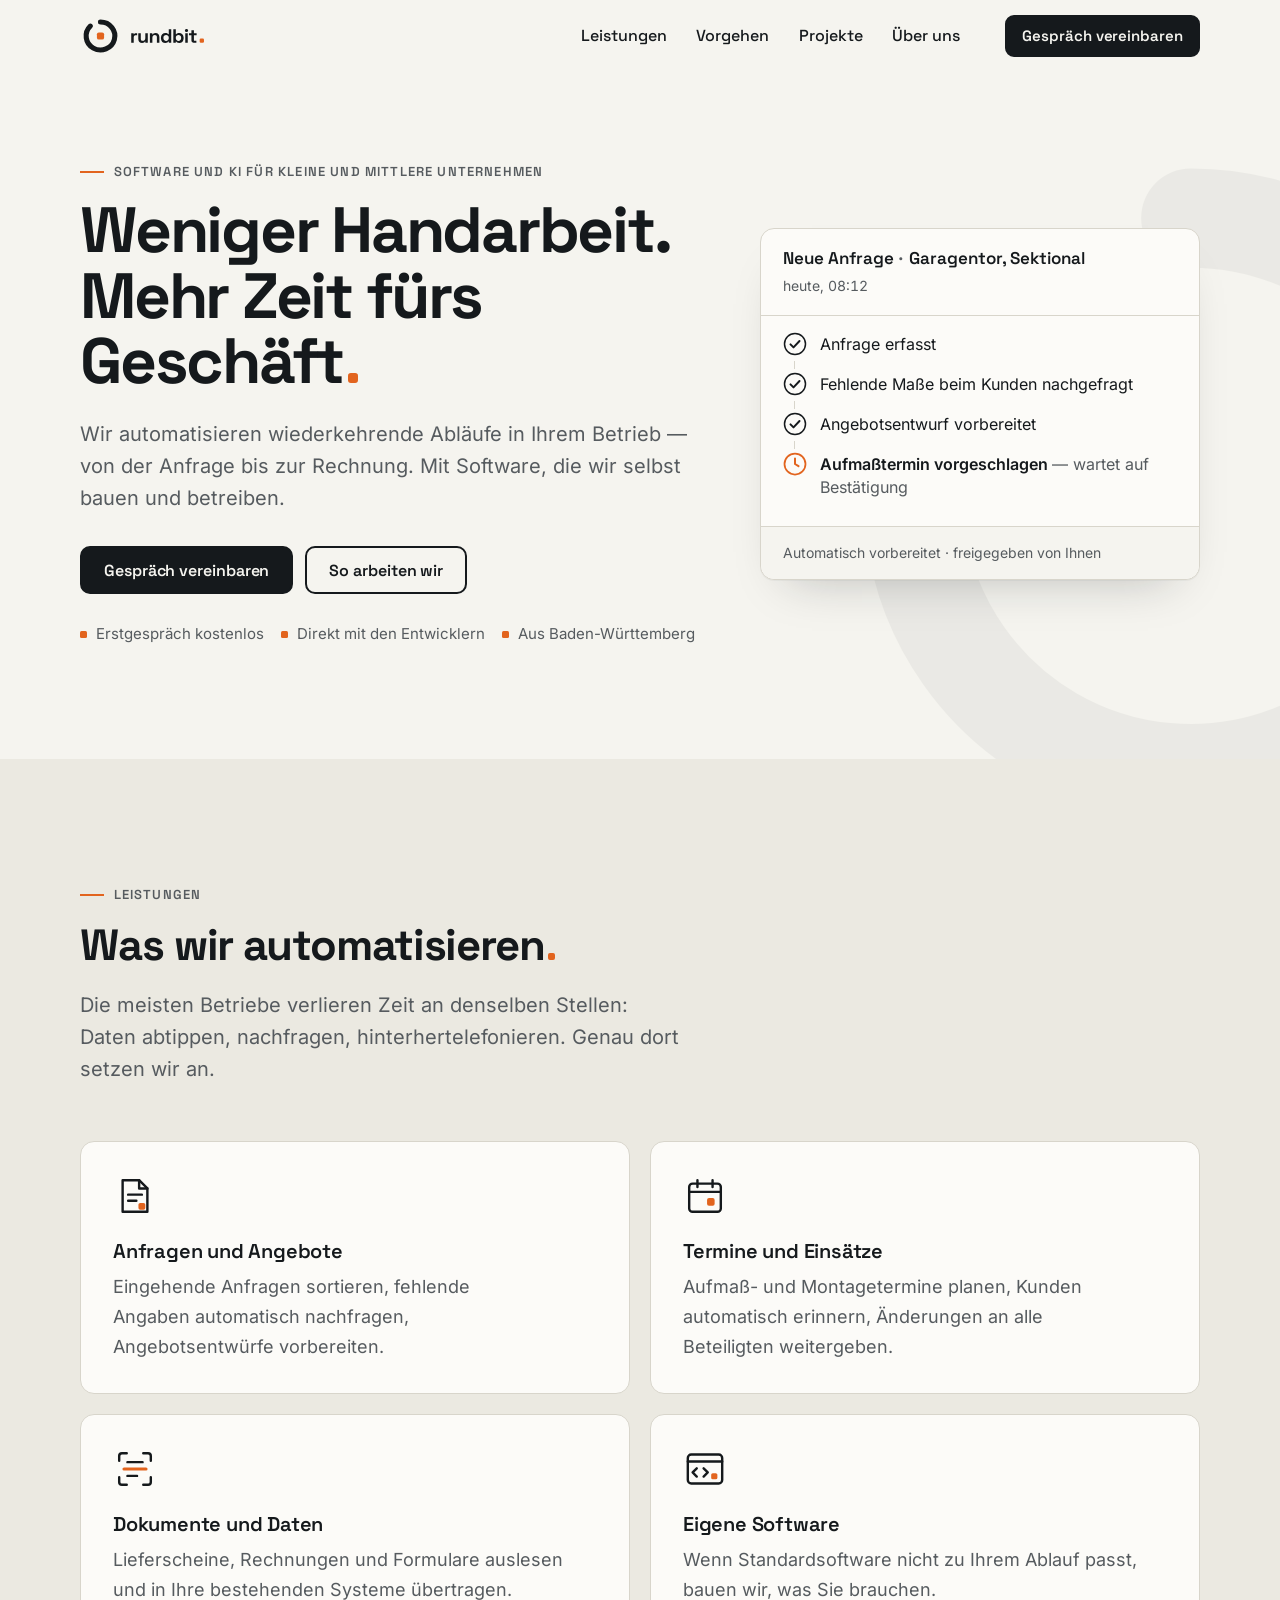
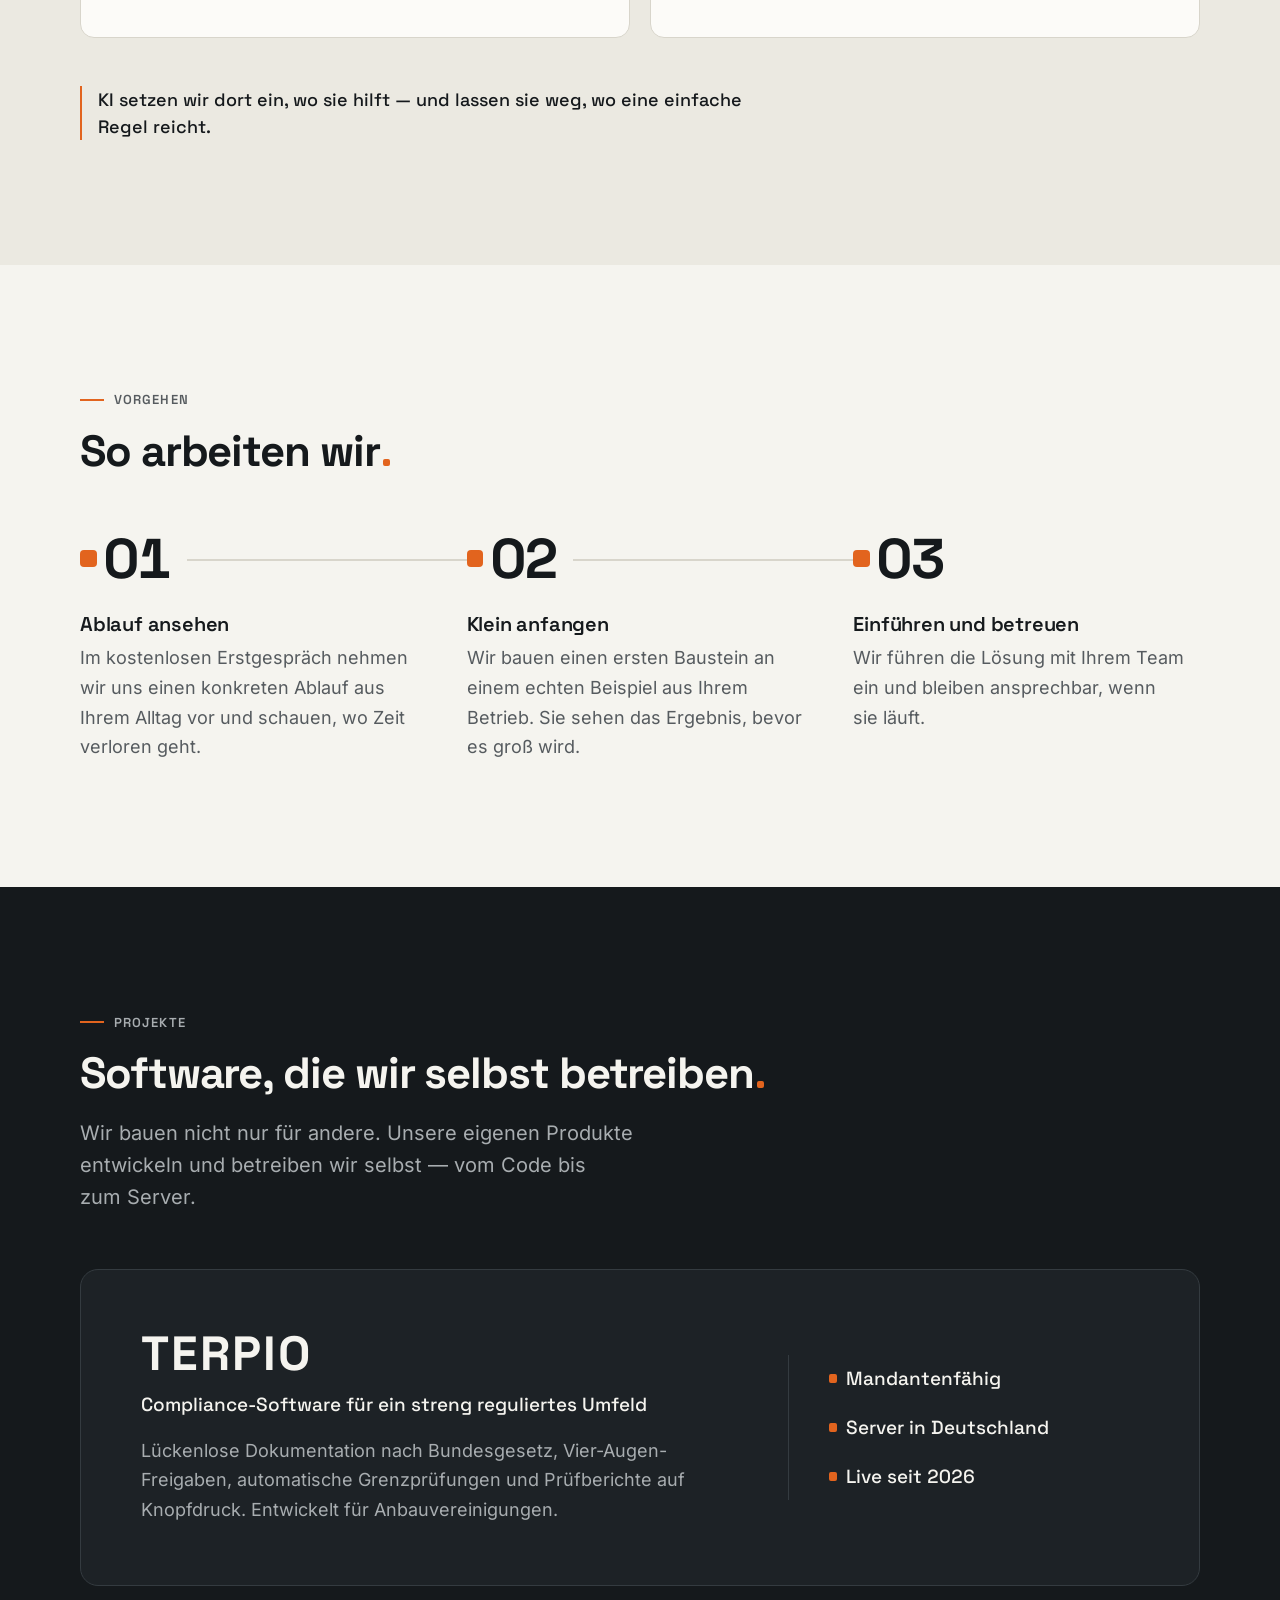
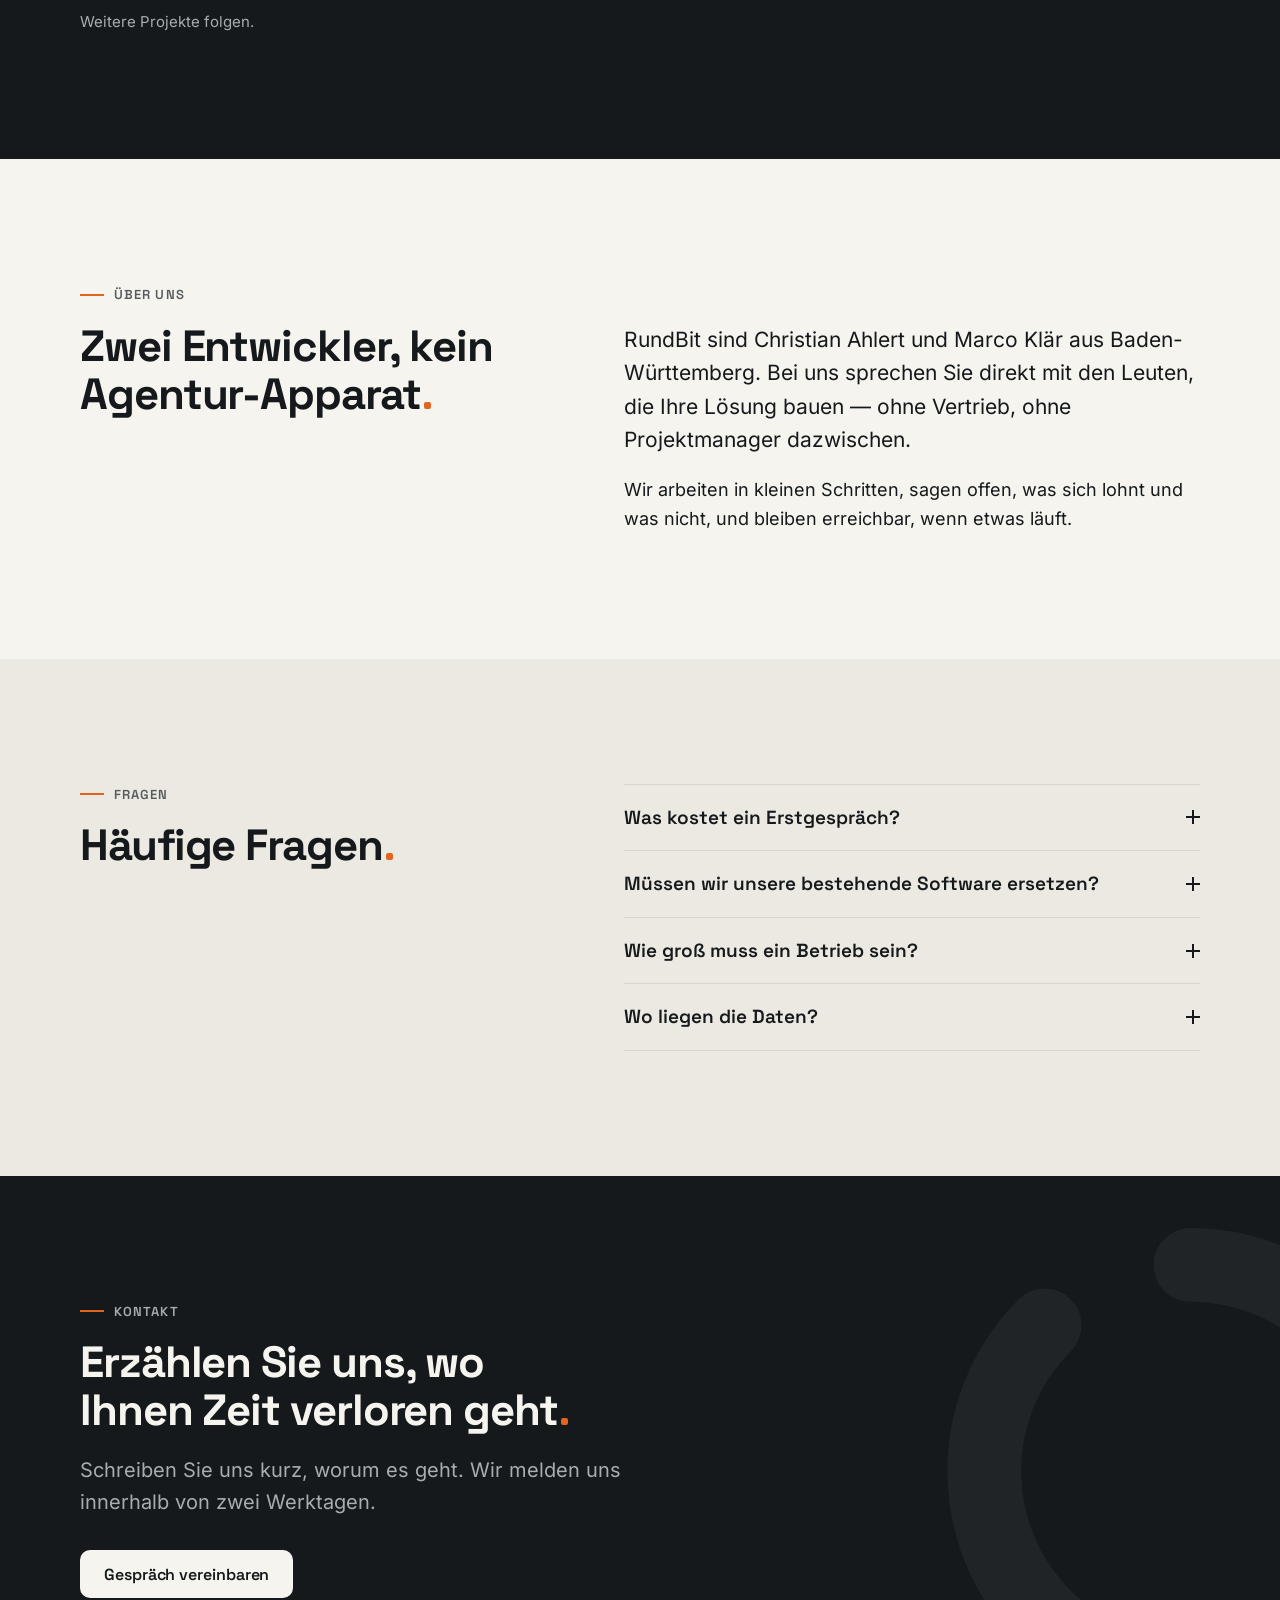
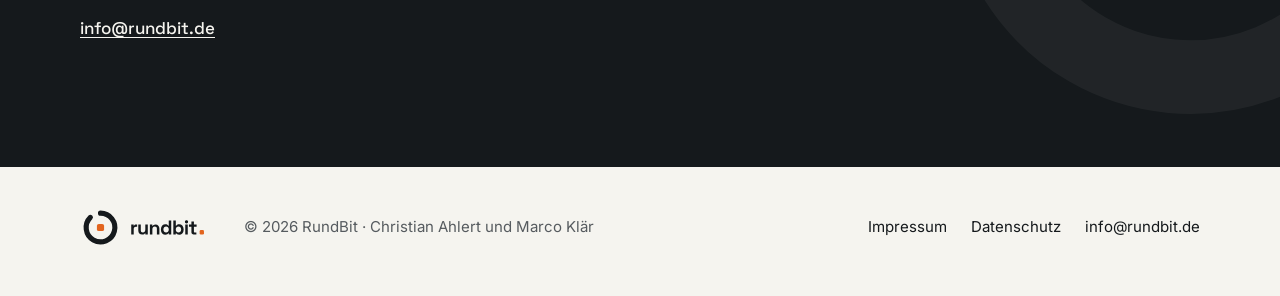
==== commit c81e5365: "Startseite verfeinern, Impressum und Datenschutz ergänzen - Kontakt-Überschrift als Aussage, Eyebrow" ====
--- a/site/index.html
+++ b/site/index.html
@@ -122,7 +122,7 @@
               <span><span class="visually-hidden">Offen:</span> Aufmaßtermin vorgeschlagen <span class="flow-wait">— wartet auf Bestätigung</span></span>
             </li>
           </ol>
-          <figcaption class="flow-foot">Automatisch vorbereitet <span aria-hidden="true">·</span> freigegeben von Ihnen</figcaption>
+          <figcaption class="flow-foot"><span>Automatisch vorbereitet</span><span class="flow-foot-sep" aria-hidden="true"> · </span><span>freigegeben von Ihnen</span></figcaption>
         </figure>
       </div>
     </div>
@@ -218,9 +218,6 @@
       </div>
 
       <article class="project reveal" aria-labelledby="terpio-title">
-        <svg class="project-ring" viewBox="0 0 120 120" aria-hidden="true" focusable="false">
-          <path d="M60 18 A42 42 0 1 1 30.3 30.3" fill="none" stroke="currentColor" stroke-width="15" stroke-linecap="round"/>
-        </svg>
         <div class="project-body">
           <h3 id="terpio-title" class="project-title">TERPIO</h3>
           <p class="project-sub">Compliance-Software für ein streng reguliertes Umfeld</p>
@@ -255,6 +252,7 @@
   <section class="section alt" id="fragen" aria-labelledby="fragen-title">
     <div class="wrap faq-wrap">
       <div class="section-head reveal">
+        <p class="eyebrow">Fragen</p>
         <h2 id="fragen-title" class="mark">Häufige Fragen</h2>
       </div>
       <div class="faq reveal">
@@ -284,7 +282,8 @@
       <path d="M60 18 A42 42 0 1 1 30.3 30.3" fill="none" stroke="currentColor" stroke-width="15" stroke-linecap="round"/>
     </svg>
     <div class="wrap contact-inner reveal">
-      <h2 id="kontakt-title" class="mark">Welcher Ablauf kostet Sie die meiste Zeit</h2>
+      <p class="eyebrow">Kontakt</p>
+      <h2 id="kontakt-title" class="mark">Erzählen Sie uns, wo Ihnen Zeit verloren geht</h2>
       <p class="lead">Schreiben Sie uns kurz, worum es geht. Wir melden uns innerhalb von zwei Werktagen.</p>
       <div class="contact-actions">
         <a class="btn btn-light" href="mailto:info@rundbit.de?subject=Anfrage%20Erstgespr%C3%A4ch&amp;body=Hallo%2C%0D%0A%0D%0Awir%20interessieren%20uns%20f%C3%BCr%20ein%20Erstgespr%C3%A4ch.%0D%0A%0D%0AFirma%3A%0D%0AAnsprechpartner%3A%0D%0AWelcher%20Ablauf%20kostet%20Sie%20die%20meiste%20Zeit%3F%0D%0ATelefon%20(optional)%3A%0D%0A%0D%0AViele%20Gr%C3%BC%C3%9Fe">Gespräch vereinbaren</a>
--- a/site/style.css
+++ b/site/style.css
@@ -337,6 +337,9 @@
   opacity: .045;
   pointer-events: none;
 }
+@media (max-width: 767px) {
+  .hero-ring { display: none; }   /* mobil nicht hinter der H1 */
+}
 .hero-grid {
   position: relative;
   display: grid;
@@ -352,6 +355,9 @@
   gap: .5rem 1.4rem;
   font-size: .9375rem;
   color: var(--muted);
+}
+@media (min-width: 1024px) {
+  .trust { flex-wrap: nowrap; gap: 1.1rem; white-space: nowrap; }
 }
 
 @media (min-width: 960px) {
@@ -421,9 +427,13 @@
   border-top: 1px solid var(--line);
   background: var(--paper);
   border-radius: 0 0 var(--radius) var(--radius);
-  text-wrap: balance;
   font-size: .875rem;
   color: var(--muted);
+}
+/* schmal: beide Teile untereinander, ohne Mittelpunkt */
+@media (max-width: 479px) {
+  .flow-foot span:not(.flow-foot-sep) { display: block; }
+  .flow-foot-sep { display: none; }
 }
 
 @media (min-width: 960px) {
@@ -533,15 +543,6 @@
   border-radius: calc(var(--radius) + 4px);
   padding: clamp(1.75rem, 1rem + 3.5vw, 3.75rem);
 }
-.project-ring {
-  position: absolute;
-  width: clamp(280px, 40vw, 460px);
-  right: clamp(-200px, -10vw, -80px);
-  bottom: clamp(-200px, -12vw, -90px);
-  color: var(--paper);
-  opacity: .05;
-  pointer-events: none;
-}
 .project-body { position: relative; max-width: 40rem; }
 .project-title {
   font-size: clamp(2rem, 1.5rem + 2vw, 3rem);
@@ -568,6 +569,28 @@
   font-family: var(--font-display);
   font-weight: 500;
   font-variant-numeric: tabular-nums;
+}
+/* Desktop: Fakten als eigene Spalte rechts, damit die Karte nicht halb leer ist */
+@media (min-width: 900px) {
+  .project-body {
+    max-width: none;
+    display: grid;
+    grid-template-columns: minmax(0, 1.65fr) minmax(0, 1fr);
+    column-gap: clamp(2.5rem, 1rem + 4vw, 5rem);
+  }
+  .project-body > :not(.facts) { grid-column: 1; }
+  .facts {
+    grid-column: 2;
+    grid-row: 1 / span 3;
+    align-self: center;
+    flex-direction: column;
+    gap: 1.1rem;
+    margin-top: 0;
+    padding: .5rem 0 .5rem clamp(1.75rem, 1rem + 2vw, 2.5rem);
+    border-top: 0;
+    border-left: 1px solid var(--dark-line);
+    font-size: 1.1875rem;
+  }
 }
 .more { margin-top: 1.5rem; font-size: .9375rem; color: var(--dark-muted); }
 
@@ -697,3 +720,20 @@
     to   { opacity: 1; transform: none; }
   }
 }
+
+/* ---------- Rechtliche Seiten ---------- */
+.legal { padding-block: clamp(2.5rem, 1.5rem + 4vw, 5rem) clamp(4rem, 3rem + 4vw, 6.5rem); }
+.legal-inner > * { max-width: 45rem; }
+.legal-back { margin-bottom: 1.5rem; font-family: var(--font-display); font-weight: 500; font-size: .9375rem; }
+.legal-back a { text-decoration: none; color: var(--muted); }
+.legal-back a:hover { color: var(--ink); text-decoration: underline; }
+.legal h1 { font-size: clamp(1.875rem, 1.3rem + 2.6vw, 3.25rem); hyphens: auto; margin-bottom: clamp(2rem, 1.5rem + 2vw, 3rem); }
+.legal h2 {
+  font-size: 1.25rem;
+  letter-spacing: -0.01em;
+  margin-top: 2.25rem;
+  margin-bottom: .6rem;
+}
+.legal p { color: var(--ink); }
+.legal p + p { margin-top: .9rem; }
+.legal-stand { margin-top: 2.5rem !important; font-size: .875rem; color: var(--muted) !important; }
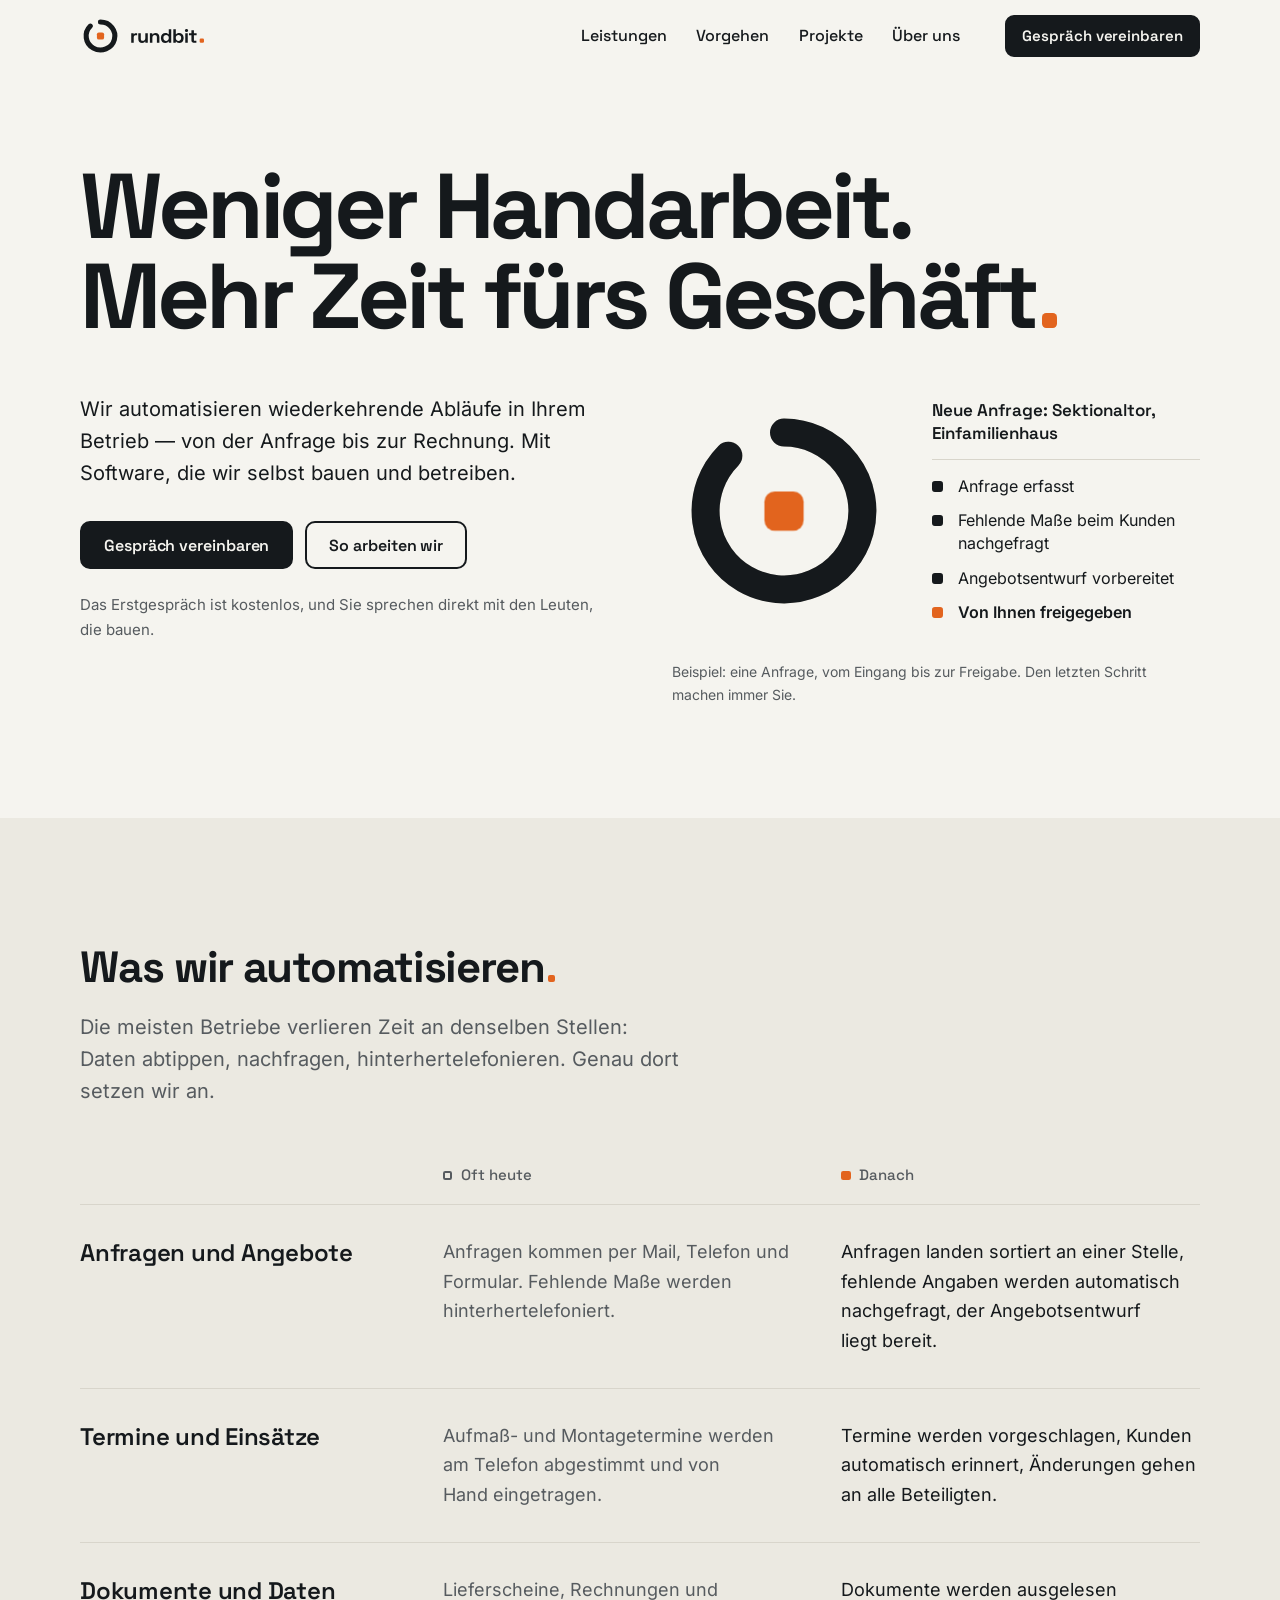
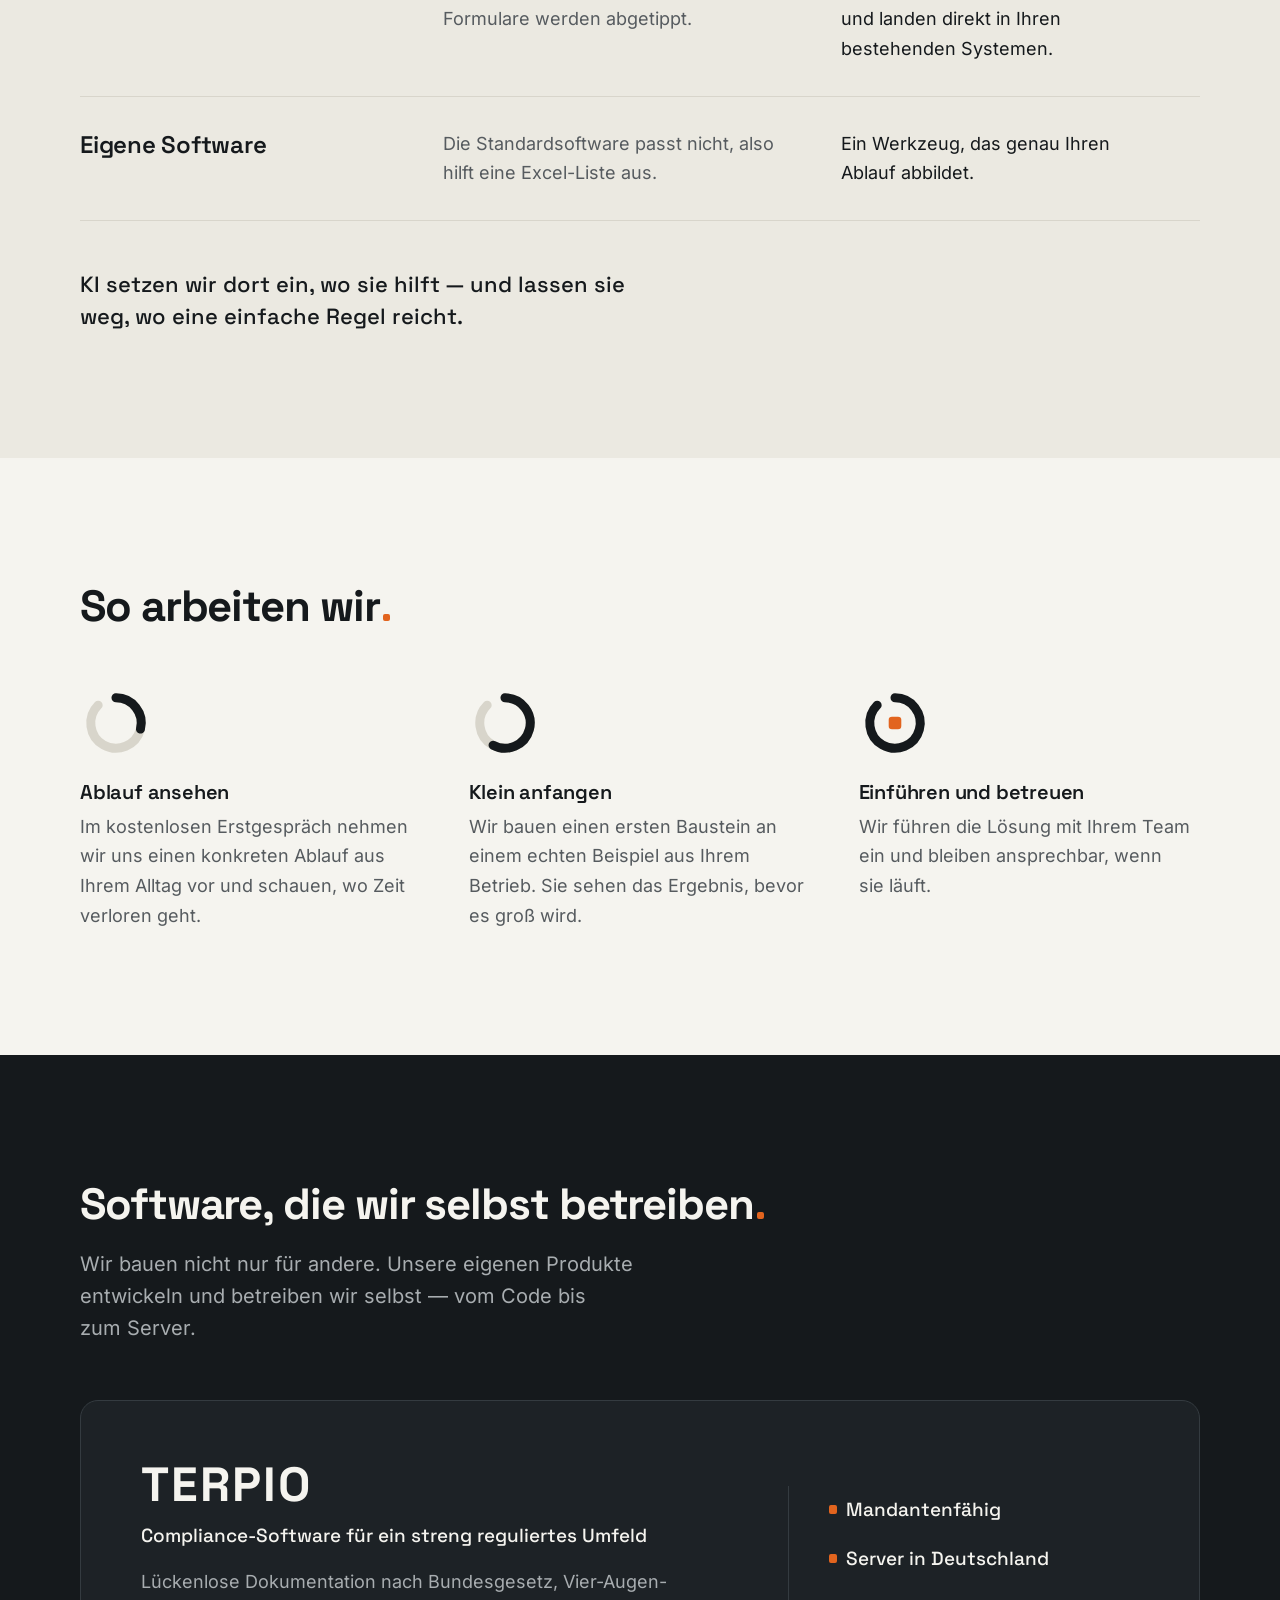
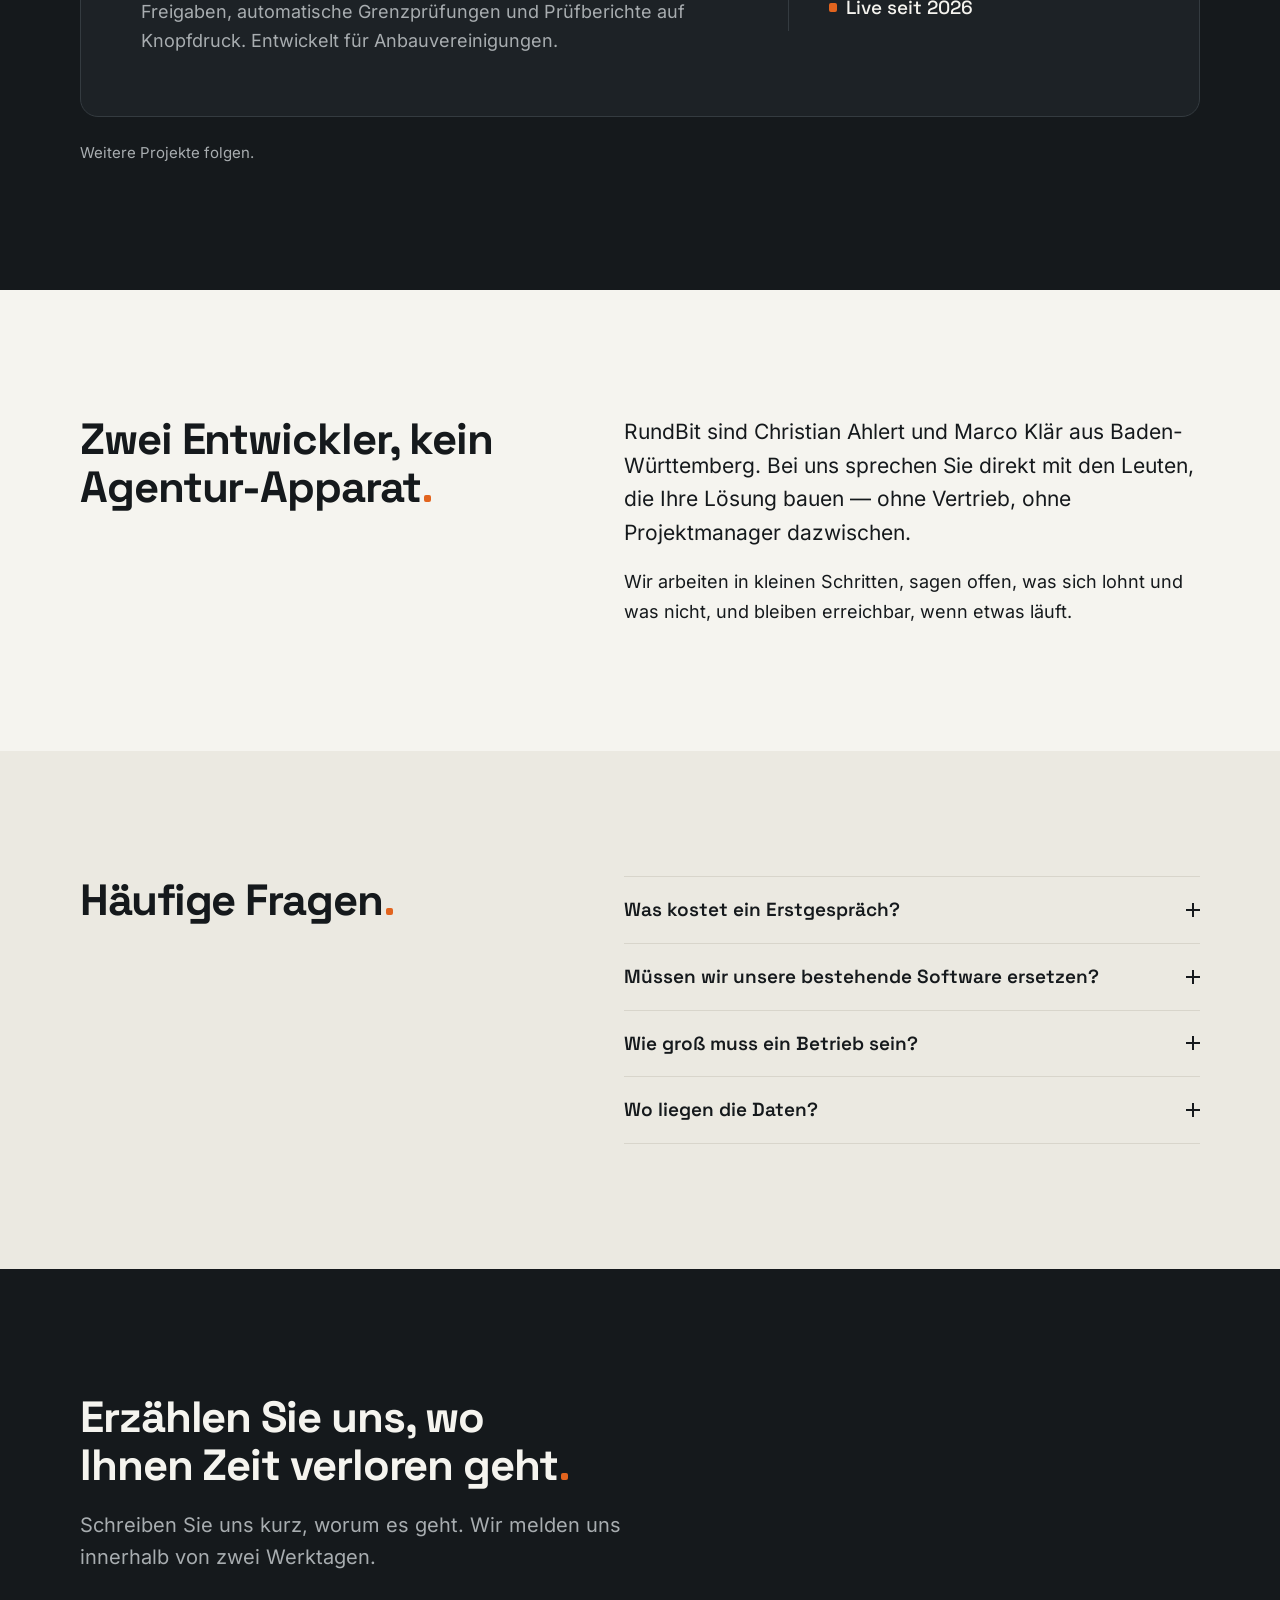
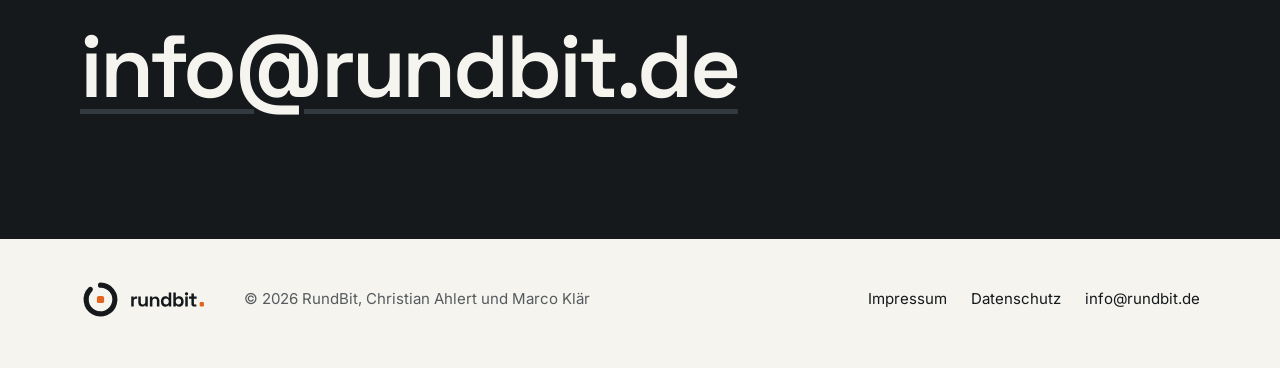
==== commit b30473ac: "Design schärfen: Logo-Ring als Signatur - Hero: Überschrift über volle Breite, Ablauf mit Ring als F" ====
--- a/site/index.html
+++ b/site/index.html
@@ -28,9 +28,9 @@
 <link rel="preload" href="fonts/inter-latin-wght-normal.woff2" as="font" type="font/woff2" crossorigin>
 <link rel="stylesheet" href="style.css">
 <script>
-  // Bewegung nur mit JS, IntersectionObserver und ohne Wunsch nach reduzierter Bewegung.
+  // Die Hero-Sequenz läuft nur mit JS und ohne Wunsch nach reduzierter Bewegung.
   if ('IntersectionObserver' in window && !matchMedia('(prefers-reduced-motion: reduce)').matches) {
-    document.documentElement.classList.add('motion');
+    document.documentElement.classList.add('anim');
   }
 </script>
 </head>
@@ -76,131 +76,113 @@
 
 <main id="inhalt">
 
-  <!-- 2) Hero -->
+  <!-- Hero: Überschrift über volle Breite, darunter Text und der Ring als Fortschritt -->
   <section class="hero" aria-labelledby="hero-title">
-    <svg class="hero-ring" viewBox="0 0 120 120" aria-hidden="true" focusable="false">
-      <path d="M60 18 A42 42 0 1 1 30.3 30.3" fill="none" stroke="currentColor" stroke-width="15" stroke-linecap="round"/>
-    </svg>
-
-    <div class="wrap hero-grid">
-      <div class="hero-copy">
-        <p class="eyebrow">Software und KI für kleine und mittlere Unternehmen</p>
-        <h1 id="hero-title" class="mark">Weniger Handarbeit.<br> Mehr Zeit fürs Geschäft</h1>
-        <p class="lead">Wir automatisieren wiederkehrende Abläufe in Ihrem Betrieb — von der Anfrage bis zur Rechnung. Mit Software, die wir selbst bauen und betreiben.</p>
-        <div class="btn-row">
-          <a class="btn btn-primary" href="mailto:info@rundbit.de?subject=Anfrage%20Erstgespr%C3%A4ch&amp;body=Hallo%2C%0D%0A%0D%0Awir%20interessieren%20uns%20f%C3%BCr%20ein%20Erstgespr%C3%A4ch.%0D%0A%0D%0AFirma%3A%0D%0AAnsprechpartner%3A%0D%0AWelcher%20Ablauf%20kostet%20Sie%20die%20meiste%20Zeit%3F%0D%0ATelefon%20(optional)%3A%0D%0A%0D%0AViele%20Gr%C3%BC%C3%9Fe">Gespräch vereinbaren</a>
-          <a class="btn btn-secondary" href="#vorgehen">So arbeiten wir</a>
+    <div class="wrap">
+      <h1 id="hero-title" class="hero-title mark">Weniger Handarbeit.<br> Mehr Zeit fürs Geschäft</h1>
+
+      <div class="hero-grid">
+        <div class="hero-copy">
+          <p class="lead">Wir automatisieren wiederkehrende Abläufe in Ihrem Betrieb — von der Anfrage bis zur Rechnung. Mit Software, die wir selbst bauen und betreiben.</p>
+          <div class="btn-row">
+            <a class="btn btn-primary" href="mailto:info@rundbit.de?subject=Anfrage%20Erstgespr%C3%A4ch&amp;body=Hallo%2C%0D%0A%0D%0Awir%20interessieren%20uns%20f%C3%BCr%20ein%20Erstgespr%C3%A4ch.%0D%0A%0D%0AFirma%3A%0D%0AAnsprechpartner%3A%0D%0AWelcher%20Ablauf%20kostet%20Sie%20die%20meiste%20Zeit%3F%0D%0ATelefon%20(optional)%3A%0D%0A%0D%0AViele%20Gr%C3%BC%C3%9Fe">Gespräch vereinbaren</a>
+            <a class="btn btn-secondary" href="#vorgehen">So arbeiten wir</a>
+          </div>
+          <p class="hero-note">Das Erstgespräch ist kostenlos, und Sie sprechen direkt mit den Leuten, die bauen.</p>
         </div>
-        <ul class="trust">
-          <li>Erstgespräch kostenlos</li>
-          <li>Direkt mit den Entwicklern</li>
-          <li>Aus Baden-Württemberg</li>
-        </ul>
-      </div>
-
-      <div class="hero-visual">
-        <figure class="flow" aria-label="Beispiel: automatisch vorbereitete Anfrage">
-          <div class="flow-head">
-            <p class="flow-title"><span class="flow-kicker">Neue Anfrage</span> <span class="flow-sep" aria-hidden="true">·</span> Garagentor, Sektional</p>
-            <p class="flow-time"><time datetime="08:12">heute, 08:12</time></p>
+
+        <figure class="run" aria-labelledby="run-caption">
+          <div class="run-ring" aria-hidden="true">
+            <svg viewBox="0 0 120 120">
+              <path class="run-track" d="M60 18 A42 42 0 1 1 30.3 30.3" pathLength="100"/>
+              <path class="run-arc" d="M60 18 A42 42 0 1 1 30.3 30.3" pathLength="100"/>
+              <rect class="run-square" x="49.5" y="49.5" width="21" height="21" rx="5.5"/>
+            </svg>
           </div>
-          <ol class="flow-steps">
-            <li class="flow-step is-done" style="--i:0">
-              <svg class="flow-ico" viewBox="0 0 24 24" aria-hidden="true"><circle cx="12" cy="12" r="10.5" fill="none" stroke="currentColor" stroke-width="1.5"/><path d="M7.5 12.4l3 3 6-6.4" fill="none" stroke="currentColor" stroke-width="2" stroke-linecap="round" stroke-linejoin="round"/></svg>
-              <span><span class="visually-hidden">Erledigt:</span> Anfrage erfasst</span>
-            </li>
-            <li class="flow-step is-done" style="--i:1">
-              <svg class="flow-ico" viewBox="0 0 24 24" aria-hidden="true"><circle cx="12" cy="12" r="10.5" fill="none" stroke="currentColor" stroke-width="1.5"/><path d="M7.5 12.4l3 3 6-6.4" fill="none" stroke="currentColor" stroke-width="2" stroke-linecap="round" stroke-linejoin="round"/></svg>
-              <span><span class="visually-hidden">Erledigt:</span> Fehlende Maße beim Kunden nachgefragt</span>
-            </li>
-            <li class="flow-step is-done" style="--i:2">
-              <svg class="flow-ico" viewBox="0 0 24 24" aria-hidden="true"><circle cx="12" cy="12" r="10.5" fill="none" stroke="currentColor" stroke-width="1.5"/><path d="M7.5 12.4l3 3 6-6.4" fill="none" stroke="currentColor" stroke-width="2" stroke-linecap="round" stroke-linejoin="round"/></svg>
-              <span><span class="visually-hidden">Erledigt:</span> Angebotsentwurf vorbereitet</span>
-            </li>
-            <li class="flow-step is-open" style="--i:3">
-              <svg class="flow-ico" viewBox="0 0 24 24" aria-hidden="true"><circle cx="12" cy="12" r="10.5" fill="none" stroke="currentColor" stroke-width="1.75"/><path d="M12 6.5V12l3.5 2.2" fill="none" stroke="currentColor" stroke-width="2" stroke-linecap="round" stroke-linejoin="round"/></svg>
-              <span><span class="visually-hidden">Offen:</span> Aufmaßtermin vorgeschlagen <span class="flow-wait">— wartet auf Bestätigung</span></span>
-            </li>
-          </ol>
-          <figcaption class="flow-foot"><span>Automatisch vorbereitet</span><span class="flow-foot-sep" aria-hidden="true"> · </span><span>freigegeben von Ihnen</span></figcaption>
+          <div class="run-body">
+            <p class="run-title">Neue Anfrage: Sektionaltor, Einfamilienhaus</p>
+            <ol class="run-steps">
+              <li style="--i:1">Anfrage erfasst</li>
+              <li style="--i:2">Fehlende Maße beim Kunden nachgefragt</li>
+              <li style="--i:3">Angebotsentwurf vorbereitet</li>
+              <li style="--i:4" class="run-final">Von Ihnen freigegeben</li>
+            </ol>
+          </div>
+          <figcaption id="run-caption" class="run-caption">Beispiel: eine Anfrage, vom Eingang bis zur Freigabe. Den letzten Schritt machen immer Sie.</figcaption>
         </figure>
       </div>
     </div>
   </section>
 
-  <!-- 3) Leistungen -->
+  <!-- Leistungen: Vorher / Danach statt Icon-Karten -->
   <section class="section alt" id="leistungen" aria-labelledby="leistungen-title">
     <div class="wrap">
-      <div class="section-head reveal">
-        <p class="eyebrow">Leistungen</p>
+      <div class="section-head">
         <h2 id="leistungen-title" class="mark">Was wir automatisieren</h2>
         <p class="lead">Die meisten Betriebe verlieren Zeit an denselben Stellen: Daten abtippen, nachfragen, hinterhertelefonieren. Genau dort setzen wir an.</p>
       </div>
 
-      <ul class="cards">
-        <li class="card reveal">
-          <svg class="card-ico" viewBox="0 0 32 32" aria-hidden="true">
-            <path d="M7 4.5h12l6 6V27.5H7z" fill="none" stroke="currentColor" stroke-width="1.75" stroke-linejoin="round"/>
-            <path d="M19 4.5v6h6M11 15h10M11 19.5h6" fill="none" stroke="currentColor" stroke-width="1.75" stroke-linecap="round" stroke-linejoin="round"/>
-            <rect class="acc" x="18.5" y="21" width="5" height="5" rx="1.3"/>
+      <div class="compare-legend" aria-hidden="true">
+        <span class="lg lg-before">Oft heute</span>
+        <span class="lg lg-after">Danach</span>
+      </div>
+
+      <ul class="compare">
+        <li class="compare-row">
+          <h3>Anfragen und Angebote</h3>
+          <p class="before"><span class="visually-hidden">Oft heute: </span>Anfragen kommen per Mail, Telefon und Formular. Fehlende Maße werden hinterhertelefoniert.</p>
+          <p class="after"><span class="visually-hidden">Danach: </span>Anfragen landen sortiert an einer Stelle, fehlende Angaben werden automatisch nachgefragt, der Angebotsentwurf liegt bereit.</p>
+        </li>
+        <li class="compare-row">
+          <h3>Termine und Einsätze</h3>
+          <p class="before"><span class="visually-hidden">Oft heute: </span>Aufmaß- und Montagetermine werden am Telefon abgestimmt und von Hand eingetragen.</p>
+          <p class="after"><span class="visually-hidden">Danach: </span>Termine werden vorgeschlagen, Kunden automatisch erinnert, Änderungen gehen an alle Beteiligten.</p>
+        </li>
+        <li class="compare-row">
+          <h3>Dokumente und Daten</h3>
+          <p class="before"><span class="visually-hidden">Oft heute: </span>Lieferscheine, Rechnungen und Formulare werden abgetippt.</p>
+          <p class="after"><span class="visually-hidden">Danach: </span>Dokumente werden ausgelesen und landen direkt in Ihren bestehenden Systemen.</p>
+        </li>
+        <li class="compare-row">
+          <h3>Eigene Software</h3>
+          <p class="before"><span class="visually-hidden">Oft heute: </span>Die Standardsoftware passt nicht, also hilft eine Excel-Liste aus.</p>
+          <p class="after"><span class="visually-hidden">Danach: </span>Ein Werkzeug, das genau Ihren Ablauf abbildet.</p>
+        </li>
+      </ul>
+
+      <p class="note">KI setzen wir dort ein, wo sie hilft — und lassen sie weg, wo eine einfache Regel reicht.</p>
+    </div>
+  </section>
+
+  <!-- Vorgehen: der Ring schließt sich in drei Schritten -->
+  <section class="section" id="vorgehen" aria-labelledby="vorgehen-title">
+    <div class="wrap">
+      <div class="section-head">
+        <h2 id="vorgehen-title" class="mark">So arbeiten wir</h2>
+      </div>
+
+      <ol class="steps">
+        <li class="step">
+          <svg class="step-ring" viewBox="0 0 120 120" aria-hidden="true">
+            <path class="sr-track" d="M60 18 A42 42 0 1 1 30.3 30.3" pathLength="100"/>
+            <path class="sr-arc" d="M60 18 A42 42 0 1 1 30.3 30.3" pathLength="100" style="stroke-dasharray: 33 100"/>
           </svg>
-          <h3>Anfragen und Angebote</h3>
-          <p>Eingehende Anfragen sortieren, fehlende Angaben automatisch nachfragen, Angebotsentwürfe vorbereiten.</p>
-        </li>
-        <li class="card reveal">
-          <svg class="card-ico" viewBox="0 0 32 32" aria-hidden="true">
-            <rect x="4.5" y="7" width="23" height="20.5" rx="2.5" fill="none" stroke="currentColor" stroke-width="1.75"/>
-            <path d="M4.5 13h23M10.5 4.5v5M21.5 4.5v5" fill="none" stroke="currentColor" stroke-width="1.75" stroke-linecap="round"/>
-            <rect class="acc" x="17.5" y="17.5" width="5.5" height="5.5" rx="1.4"/>
-          </svg>
-          <h3>Termine und Einsätze</h3>
-          <p>Aufmaß- und Montagetermine planen, Kunden automatisch erinnern, Änderungen an alle Beteiligten weitergeben.</p>
-        </li>
-        <li class="card reveal">
-          <svg class="card-ico" viewBox="0 0 32 32" aria-hidden="true">
-            <path d="M4.5 10V6.5a2 2 0 0 1 2-2H10M22 4.5h3.5a2 2 0 0 1 2 2V10M27.5 22v3.5a2 2 0 0 1-2 2H22M10 27.5H6.5a2 2 0 0 1-2-2V22" fill="none" stroke="currentColor" stroke-width="1.75" stroke-linecap="round"/>
-            <path d="M10.5 11h11M10.5 21h7" fill="none" stroke="currentColor" stroke-width="1.75" stroke-linecap="round"/>
-            <path class="acc-stroke" d="M8 16h16" fill="none" stroke-width="2.25" stroke-linecap="round"/>
-          </svg>
-          <h3>Dokumente und Daten</h3>
-          <p>Lieferscheine, Rechnungen und Formulare auslesen und in Ihre bestehenden Systeme übertragen.</p>
-        </li>
-        <li class="card reveal">
-          <svg class="card-ico" viewBox="0 0 32 32" aria-hidden="true">
-            <rect x="3.5" y="5.5" width="25" height="21" rx="2.5" fill="none" stroke="currentColor" stroke-width="1.75"/>
-            <path d="M3.5 10.5h25M10 15.5l-3 3 3 3M15 15.5l3 3-3 3" fill="none" stroke="currentColor" stroke-width="1.75" stroke-linecap="round" stroke-linejoin="round"/>
-            <rect class="acc" x="20.5" y="19" width="4.5" height="4.5" rx="1.2"/>
-          </svg>
-          <h3>Eigene Software</h3>
-          <p>Wenn Standardsoftware nicht zu Ihrem Ablauf passt, bauen wir, was Sie brauchen.</p>
-        </li>
-      </ul>
-
-      <p class="note reveal">KI setzen wir dort ein, wo sie hilft — und lassen sie weg, wo eine einfache Regel reicht.</p>
-    </div>
-  </section>
-
-  <!-- 4) Vorgehen -->
-  <section class="section" id="vorgehen" aria-labelledby="vorgehen-title">
-    <div class="wrap">
-      <div class="section-head reveal">
-        <p class="eyebrow">Vorgehen</p>
-        <h2 id="vorgehen-title" class="mark">So arbeiten wir</h2>
-      </div>
-
-      <ol class="steps">
-        <li class="step reveal">
-          <p class="step-num" aria-hidden="true"><span class="sq"></span>01</p>
           <h3><span class="visually-hidden">Schritt 1: </span>Ablauf ansehen</h3>
           <p>Im kostenlosen Erstgespräch nehmen wir uns einen konkreten Ablauf aus Ihrem Alltag vor und schauen, wo Zeit verloren geht.</p>
         </li>
-        <li class="step reveal">
-          <p class="step-num" aria-hidden="true"><span class="sq"></span>02</p>
+        <li class="step">
+          <svg class="step-ring" viewBox="0 0 120 120" aria-hidden="true">
+            <path class="sr-track" d="M60 18 A42 42 0 1 1 30.3 30.3" pathLength="100"/>
+            <path class="sr-arc" d="M60 18 A42 42 0 1 1 30.3 30.3" pathLength="100" style="stroke-dasharray: 66 100"/>
+          </svg>
           <h3><span class="visually-hidden">Schritt 2: </span>Klein anfangen</h3>
           <p>Wir bauen einen ersten Baustein an einem echten Beispiel aus Ihrem Betrieb. Sie sehen das Ergebnis, bevor es groß wird.</p>
         </li>
-        <li class="step reveal">
-          <p class="step-num" aria-hidden="true"><span class="sq"></span>03</p>
+        <li class="step">
+          <svg class="step-ring" viewBox="0 0 120 120" aria-hidden="true">
+            <path class="sr-arc" d="M60 18 A42 42 0 1 1 30.3 30.3" pathLength="100"/>
+            <rect class="sr-square" x="49.5" y="49.5" width="21" height="21" rx="5.5"/>
+          </svg>
           <h3><span class="visually-hidden">Schritt 3: </span>Einführen und betreuen</h3>
           <p>Wir führen die Lösung mit Ihrem Team ein und bleiben ansprechbar, wenn sie läuft.</p>
         </li>
@@ -208,16 +190,15 @@
     </div>
   </section>
 
-  <!-- 5) Projekte -->
+  <!-- Projekte -->
   <section class="section dark" id="projekte" aria-labelledby="projekte-title">
     <div class="wrap">
-      <div class="section-head reveal">
-        <p class="eyebrow">Projekte</p>
+      <div class="section-head">
         <h2 id="projekte-title" class="mark">Software, die wir selbst betreiben</h2>
         <p class="lead">Wir bauen nicht nur für andere. Unsere eigenen Produkte entwickeln und betreiben wir selbst — vom Code bis zum Server.</p>
       </div>
 
-      <article class="project reveal" aria-labelledby="terpio-title">
+      <article class="project" aria-labelledby="terpio-title">
         <div class="project-body">
           <h3 id="terpio-title" class="project-title">TERPIO</h3>
           <p class="project-sub">Compliance-Software für ein streng reguliertes Umfeld</p>
@@ -230,32 +211,30 @@
         </div>
       </article>
 
-      <p class="more reveal">Weitere Projekte folgen.</p>
-    </div>
-  </section>
-
-  <!-- 6) Über uns -->
+      <p class="more">Weitere Projekte folgen.</p>
+    </div>
+  </section>
+
+  <!-- Über uns -->
   <section class="section" id="ueber" aria-labelledby="ueber-title">
     <div class="wrap about">
-      <div class="section-head reveal">
-        <p class="eyebrow">Über uns</p>
+      <div class="section-head">
         <h2 id="ueber-title" class="mark">Zwei Entwickler, kein Agentur-Apparat</h2>
       </div>
-      <div class="about-text reveal">
+      <div class="about-text">
         <p>RundBit sind Christian Ahlert und Marco Klär aus Baden-Württemberg. Bei uns sprechen Sie direkt mit den Leuten, die Ihre Lösung bauen — ohne Vertrieb, ohne Projektmanager dazwischen.</p>
         <p>Wir arbeiten in kleinen Schritten, sagen offen, was sich lohnt und was nicht, und bleiben erreichbar, wenn etwas läuft.</p>
       </div>
     </div>
   </section>
 
-  <!-- 7) FAQ -->
+  <!-- FAQ -->
   <section class="section alt" id="fragen" aria-labelledby="fragen-title">
     <div class="wrap faq-wrap">
-      <div class="section-head reveal">
-        <p class="eyebrow">Fragen</p>
+      <div class="section-head">
         <h2 id="fragen-title" class="mark">Häufige Fragen</h2>
       </div>
-      <div class="faq reveal">
+      <div class="faq">
         <details>
           <summary>Was kostet ein Erstgespräch?</summary>
           <p>Nichts. Wir sehen uns gemeinsam einen Ablauf an und sagen Ihnen ehrlich, ob sich eine Automatisierung lohnt.</p>
@@ -276,19 +255,12 @@
     </div>
   </section>
 
-  <!-- 8) Kontakt -->
+  <!-- Kontakt: die Adresse ist der Blickfang -->
   <section class="section dark contact" id="kontakt" aria-labelledby="kontakt-title">
-    <svg class="contact-ring" viewBox="0 0 120 120" aria-hidden="true" focusable="false">
-      <path d="M60 18 A42 42 0 1 1 30.3 30.3" fill="none" stroke="currentColor" stroke-width="15" stroke-linecap="round"/>
-    </svg>
-    <div class="wrap contact-inner reveal">
-      <p class="eyebrow">Kontakt</p>
+    <div class="wrap">
       <h2 id="kontakt-title" class="mark">Erzählen Sie uns, wo Ihnen Zeit verloren geht</h2>
       <p class="lead">Schreiben Sie uns kurz, worum es geht. Wir melden uns innerhalb von zwei Werktagen.</p>
-      <div class="contact-actions">
-        <a class="btn btn-light" href="mailto:info@rundbit.de?subject=Anfrage%20Erstgespr%C3%A4ch&amp;body=Hallo%2C%0D%0A%0D%0Awir%20interessieren%20uns%20f%C3%BCr%20ein%20Erstgespr%C3%A4ch.%0D%0A%0D%0AFirma%3A%0D%0AAnsprechpartner%3A%0D%0AWelcher%20Ablauf%20kostet%20Sie%20die%20meiste%20Zeit%3F%0D%0ATelefon%20(optional)%3A%0D%0A%0D%0AViele%20Gr%C3%BC%C3%9Fe">Gespräch vereinbaren</a>
-        <a class="mail-link" href="mailto:info@rundbit.de">info@rundbit.de</a>
-      </div>
+      <a class="contact-mail" href="mailto:info@rundbit.de?subject=Anfrage%20Erstgespr%C3%A4ch&amp;body=Hallo%2C%0D%0A%0D%0Awir%20interessieren%20uns%20f%C3%BCr%20ein%20Erstgespr%C3%A4ch.%0D%0A%0D%0AFirma%3A%0D%0AAnsprechpartner%3A%0D%0AWelcher%20Ablauf%20kostet%20Sie%20die%20meiste%20Zeit%3F%0D%0ATelefon%20(optional)%3A%0D%0A%0D%0AViele%20Gr%C3%BC%C3%9Fe">info@rundbit.de</a>
     </div>
   </section>
 
@@ -297,7 +269,7 @@
 <footer class="site-footer">
   <div class="wrap footer-inner">
     <img src="img/rundbit-logo.svg" alt="RundBit" width="124" height="41" loading="lazy">
-    <p class="footer-copy">© 2026 RundBit · Christian Ahlert und Marco Klär</p>
+    <p class="footer-copy">© 2026 RundBit, Christian Ahlert und Marco Klär</p>
     <ul class="footer-links">
       <li><a href="impressum.html">Impressum</a></li>
       <li><a href="datenschutz.html">Datenschutz</a></li>
@@ -322,13 +294,14 @@
     if (e.key === 'Escape' && menu.open) { menu.removeAttribute('open'); menu.querySelector('summary').focus(); }
   });
 
-  if (!document.documentElement.classList.contains('motion')) return;
-  var io = new IntersectionObserver(function (entries) {
-    entries.forEach(function (entry) {
-      if (entry.isIntersecting) { entry.target.classList.add('is-in'); io.unobserve(entry.target); }
-    });
-  }, { rootMargin: '0px 0px -8% 0px' });
-  document.querySelectorAll('.reveal').forEach(function (el) { io.observe(el); });
+  // Ring-Sequenz starten, sobald der Ablauf zur Hälfte sichtbar ist
+  var run = document.querySelector('.run');
+  if (run && document.documentElement.classList.contains('anim')) {
+    var io = new IntersectionObserver(function (entries) {
+      if (entries[0].isIntersecting) { run.classList.add('is-playing'); io.disconnect(); }
+    }, { threshold: .5 });
+    io.observe(run);
+  }
 })();
 </script>
 </body>
--- a/site/style.css
+++ b/site/style.css
@@ -1,5 +1,8 @@
 /* RundBit — style.css
-   Statisch, ohne Build-Schritt. Mobil zuerst. */
+   Statisch, ohne Build-Schritt. Mobil zuerst.
+   Gestaltungsidee: Der offene Ring aus dem Logo ist das einzige laute Element.
+   Er zeigt Fortschritt — im Hero läuft ein Ablauf durch, bis der Ring geschlossen
+   ist und das Quadrat erscheint. Alles andere bleibt ruhig. */
 
 /* ---------- Schriften (selbst gehostet, SIL OFL) ---------- */
 @font-face {
@@ -21,16 +24,14 @@
 
 /* ---------- Designsystem ---------- */
 :root {
-  --paper:   #F5F4EF;
+  --paper:   #F5F4EF;   /* Markenfarbe Papier */
   --paper-2: #EBE9E1;
-  --card:    #FCFBF8;
-  --ink:     #15191C;
+  --ink:     #15191C;   /* Markenfarbe Tinte */
   --ink-2:   #2A3136;
   --muted:   #565B5F;
   --line:    #D8D5CB;
-  --accent:  #E2641E;
-
-  /* auf dunklem Grund */
+  --accent:  #E2641E;   /* Markenfarbe Akzent — nie als Textfarbe */
+
   --dark-card:  #1D2226;
   --dark-line:  #343B40;
   --dark-muted: #A8ADB0;
@@ -62,7 +63,7 @@
   background: var(--paper);
   color: var(--ink);
   font-family: var(--font-text);
-  font-size: 1.0625rem;              /* 17 px */
+  font-size: 1.0625rem;
   line-height: 1.65;
   font-feature-settings: "cv11", "ss01";
   -webkit-font-smoothing: antialiased;
@@ -70,7 +71,7 @@
   overflow-x: clip;
 }
 @media (min-width: 960px) {
-  body { font-size: 1.125rem; }      /* 18 px */
+  body { font-size: 1.125rem; }
 }
 
 img, svg { display: block; max-width: 100%; }
@@ -127,12 +128,12 @@
   text-wrap: balance;
 }
 h1 {
-  font-size: clamp(2.5rem, 1.55rem + 4.1vw, 4rem);     /* 40 → 64 px */
+  font-size: clamp(2.5rem, 1.55rem + 4.1vw, 4rem);
   line-height: 1.02;
   letter-spacing: -0.035em;
 }
 h2 {
-  font-size: clamp(1.875rem, 1.45rem + 1.6vw, 2.75rem); /* 30 → 44 px */
+  font-size: clamp(1.875rem, 1.45rem + 1.6vw, 2.75rem);
   line-height: 1.1;
   letter-spacing: -0.025em;
 }
@@ -155,27 +156,6 @@
   vertical-align: baseline;
 }
 
-.eyebrow {
-  font-family: var(--font-display);
-  font-size: .8125rem;
-  font-weight: 600;
-  letter-spacing: .09em;
-  text-transform: uppercase;
-  color: var(--muted);
-  margin-bottom: 1rem;
-  display: flex;
-  align-items: flex-start;
-  gap: .6rem;
-}
-.eyebrow::before {
-  content: "";
-  width: 1.5rem;
-  height: 2px;
-  margin-top: calc(.825em - 1px);   /* Mitte der ersten Zeile, auch bei Umbruch */
-  background: var(--accent);
-  flex: none;
-}
-
 .lead {
   font-size: 1.125rem;
   line-height: 1.6;
@@ -208,8 +188,6 @@
 .btn-primary:hover { background: var(--ink-2); border-color: var(--ink-2); }
 .btn-secondary { background: transparent; color: var(--ink); }
 .btn-secondary:hover { background: var(--ink); color: var(--paper); }
-.btn-light { background: var(--paper); color: var(--ink); border-color: var(--paper); }
-.btn-light:hover { background: #fff; border-color: #fff; }
 .btn-sm { min-height: 42px; padding: .5rem .95rem; font-size: .9375rem; border-radius: 9px; }
 
 .btn-row { display: flex; flex-wrap: wrap; gap: .75rem; margin-top: 2rem; }
@@ -230,13 +208,12 @@
   align-items: center;
   justify-content: space-between;
   min-height: var(--header-h);
-  gap: 1.25rem;                       /* ≥ halbe Bildmarkenhöhe Schutzraum */
+  gap: 1.25rem;
 }
 .brand { display: block; flex: none; padding-block: 15px; }
 .brand img { width: 124px; height: auto; }   /* Mindestbreite Quer-Logo 120 px */
 
 .nav-desktop { display: none; }
-
 .header-actions { display: flex; align-items: center; gap: .5rem; }
 
 .nav-mobile { position: static; }
@@ -299,251 +276,233 @@
 .section { padding-block: var(--section-y); position: relative; }
 .section.alt { background: var(--paper-2); }
 .section.dark { background: var(--ink); color: var(--paper); }
-.section.dark .eyebrow,
 .section.dark .lead { color: var(--dark-muted); }
 
 .section-head { max-width: 46rem; margin-bottom: clamp(2.5rem, 2rem + 2vw, 3.5rem); }
 .section-head h2 + .lead { margin-top: 1.25rem; }
 
-/* Aufzählung mit orangen Quadraten */
-.trust li,
-.facts li {
-  display: flex;
-  align-items: center;
-  gap: .55rem;
-}
-.trust li::before,
-.facts li::before {
-  content: "";
-  width: .45em;
-  height: .45em;
-  border-radius: .1em;
-  background: var(--accent);
-  flex: none;
-}
-
 /* ---------- Hero ---------- */
-.hero {
-  position: relative;
-  overflow: hidden;
-  padding-block: clamp(2.5rem, 1.5rem + 5vw, 6.5rem) clamp(4rem, 3rem + 5vw, 7.5rem);
-}
-.hero-ring {
-  position: absolute;
-  width: clamp(520px, 62vw, 940px);
-  right: clamp(-420px, -24vw, -200px);
-  top: clamp(-40px, 2vw, 40px);
-  color: var(--ink);
-  opacity: .045;
-  pointer-events: none;
-}
-@media (max-width: 767px) {
-  .hero-ring { display: none; }   /* mobil nicht hinter der H1 */
-}
+.hero { padding-block: clamp(2.5rem, 1.5rem + 5vw, 6rem) clamp(4rem, 3rem + 5vw, 7rem); }
+
+/* Die Überschrift ist das Bild: groß, über die volle Breite */
+.hero-title {
+  font-size: clamp(2.75rem, 1.1rem + 6.2vw, 5.75rem);
+  line-height: .98;
+  letter-spacing: -0.045em;
+  max-width: 18ch;
+}
+
 .hero-grid {
-  position: relative;
   display: grid;
   gap: 3rem;
-}
-.hero h1 { margin-top: .25rem; }
-.hero .lead { margin-top: 1.5rem; }
-
-.trust {
-  margin-top: 1.75rem;
-  display: flex;
-  flex-wrap: wrap;
-  gap: .5rem 1.4rem;
+  margin-top: clamp(2rem, 1.25rem + 2.5vw, 3.5rem);
+}
+.hero .lead { color: var(--ink); }
+.hero-note {
+  margin-top: 1.5rem;
   font-size: .9375rem;
   color: var(--muted);
-}
-@media (min-width: 1024px) {
-  .trust { flex-wrap: nowrap; gap: 1.1rem; white-space: nowrap; }
+  max-width: 34rem;
 }
 
 @media (min-width: 960px) {
   .hero-grid {
-    grid-template-columns: minmax(0, 7fr) minmax(0, 5fr);
-    align-items: center;
+    grid-template-columns: minmax(0, 1fr) minmax(0, 1fr);
     gap: 4rem;
-  }
-}
-
-/* Ablauf-Karte */
-.flow {
-  background: var(--card);
-  border: 1px solid var(--line);
-  border-radius: var(--radius);
-  box-shadow: 0 1px 0 rgba(21, 25, 28, .04), 0 24px 48px -28px rgba(21, 25, 28, .28);
-  max-width: 30rem;
+    align-items: start;
+  }
+}
+
+/* Der Ablauf im Hero: Ring als Fortschritt */
+.run {
+  display: grid;
+  grid-template-columns: clamp(104px, 28vw, 224px) minmax(0, 1fr);
+  gap: clamp(1.25rem, .75rem + 2vw, 2.25rem);
+  align-items: start;
+}
+.run-ring svg { width: 100%; height: auto; overflow: visible; }
+.run-track, .run-arc {
+  fill: none;
+  stroke-width: 15;
+  stroke-linecap: round;
+}
+.run-track { stroke: var(--line); }
+.run-arc   { stroke: var(--ink); stroke-dasharray: 100 100; stroke-dashoffset: 0; }
+.run-square { fill: var(--accent); transform-origin: 60px 60px; }
+
+.run-title {
+  font-family: var(--font-display);
+  font-weight: 600;
+  font-size: 1.0625rem;
+  line-height: 1.35;
+  padding-bottom: .9rem;
+  margin-bottom: .9rem;
+  border-bottom: 1px solid var(--line);
+}
+.run-steps li {
+  position: relative;
+  padding-left: 1.6rem;
   font-size: 1rem;
-}
-.flow-head {
-  display: flex;
-  flex-wrap: wrap;
-  align-items: baseline;
-  justify-content: space-between;
-  gap: .25rem 1rem;
-  padding: 1.1rem 1.35rem;
-  border-bottom: 1px solid var(--line);
-}
-.flow-title { font-family: var(--font-display); font-weight: 600; font-size: 1.0625rem; line-height: 1.35; }
-.flow-kicker { color: var(--ink); }
-.flow-sep { color: var(--muted); margin-inline: .1em; }
-.flow-time {
+  line-height: 1.45;
+}
+.run-steps li + li { margin-top: .7rem; }
+/* Marker: erledigt = Tinte, Freigabe = Akzent */
+.run-steps li::before {
+  content: "";
+  position: absolute;
+  left: 0;
+  top: .38em;
+  width: .7em;
+  height: .7em;
+  border-radius: .18em;
+  background: var(--ink);
+  border: 2px solid var(--ink);
+}
+.run-steps .run-final { font-weight: 600; }
+.run-steps .run-final::before { background: var(--accent); border-color: var(--accent); }
+
+.run-caption {
+  grid-column: 1 / -1;
   font-size: .875rem;
   color: var(--muted);
-  font-variant-numeric: tabular-nums;
-  white-space: nowrap;
-}
-
-.flow-steps { padding: 1.1rem 1.35rem .6rem; }
-.flow-step {
-  position: relative;
+  max-width: 34rem;
+}
+
+@media (min-width: 960px) {
+  .run { padding-top: .35rem; }
+}
+
+/* Einmalige Sequenz, sobald der Ablauf sichtbar wird: Schritt für Schritt schließt
+   sich der Ring, bei der Freigabe erscheint das Quadrat. Ohne JS oder mit
+   reduzierter Bewegung bleibt einfach der Endzustand stehen. */
+@media (prefers-reduced-motion: no-preference) {
+  .anim .run .run-arc { stroke-dashoffset: 100; }
+  .anim .run .run-square { transform: scale(0); }
+  .anim .run .run-steps li { opacity: .3; }
+  .anim .run .run-steps li::before { background: transparent; border-color: var(--line); }
+
+  .anim .run.is-playing .run-arc { animation: ring-close 3.8s ease-in-out .3s both; }
+  .anim .run.is-playing .run-square { animation: square-in .5s cubic-bezier(.2, .9, .3, 1.3) 4.1s both; }
+  .anim .run.is-playing .run-steps li { animation: step-in .35s ease calc(var(--i) * .95s) both; }
+  .anim .run.is-playing .run-steps li::before { animation: marker-on .3s ease calc(.3s + var(--i) * .95s) both; }
+  .anim .run.is-playing .run-steps .run-final::before { animation-name: marker-final; }
+}
+@keyframes ring-close {
+  0%, 12%  { stroke-dashoffset: 100; }
+  25%, 37% { stroke-dashoffset: 75; }
+  50%, 62% { stroke-dashoffset: 50; }
+  75%, 87% { stroke-dashoffset: 25; }
+  100%     { stroke-dashoffset: 0; }
+}
+@keyframes square-in {
+  from { transform: scale(0); }
+  to   { transform: scale(1); }
+}
+@keyframes step-in {
+  from { opacity: .3; }
+  to   { opacity: 1; }
+}
+@keyframes marker-on {
+  from { background: transparent; border-color: var(--line); }
+  to   { background: var(--ink); border-color: var(--ink); }
+}
+@keyframes marker-final {
+  from { background: transparent; border-color: var(--line); }
+  to   { background: var(--accent); border-color: var(--accent); }
+}
+
+/* ---------- Leistungen: Oft heute / Danach ---------- */
+.compare-legend {
+  display: flex;
+  gap: 1.5rem;
+  margin-bottom: 1rem;
+  font-family: var(--font-display);
+  font-size: .9375rem;
+  font-weight: 500;
+  color: var(--muted);
+}
+.lg { display: inline-flex; align-items: center; gap: .55rem; }
+
+/* hohles Quadrat = vorher, volles Akzent-Quadrat = danach */
+.lg::before,
+.before::before,
+.after::before {
+  content: "";
+  flex: none;
+  width: .62em;
+  height: .62em;
+  border-radius: .15em;
+}
+.lg-before::before, .before::before { border: 2px solid var(--muted); }
+.lg-after::before,  .after::before  { background: var(--accent); }
+
+.compare { border-bottom: 1px solid var(--line); }
+.compare-row {
   display: grid;
-  grid-template-columns: 24px 1fr;
-  gap: .85rem;
-  align-items: start;
-  padding-bottom: 1.05rem;
-  line-height: 1.45;
-}
-/* Verbindungslinie zwischen den Status-Symbolen */
-.flow-step:not(:last-child)::before {
-  content: "";
-  position: absolute;
-  left: 11.25px;
-  top: 28px;
-  bottom: 4px;
-  width: 1.5px;
-  background: var(--line);
-}
-.flow-ico { width: 24px; height: 24px; margin-top: -1px; }
-.flow-step.is-done .flow-ico { color: var(--ink); }
-.flow-step.is-open .flow-ico { color: var(--accent); }
-.flow-step.is-open { font-weight: 600; }
-.flow-wait { font-weight: 400; color: var(--muted); }
-
-.flow-foot {
-  padding: .9rem 1.35rem;
+  gap: .6rem;
+  padding-block: 1.6rem;
   border-top: 1px solid var(--line);
-  background: var(--paper);
-  border-radius: 0 0 var(--radius) var(--radius);
-  font-size: .875rem;
-  color: var(--muted);
-}
-/* schmal: beide Teile untereinander, ohne Mittelpunkt */
-@media (max-width: 479px) {
-  .flow-foot span:not(.flow-foot-sep) { display: block; }
-  .flow-foot-sep { display: none; }
-}
-
-@media (min-width: 960px) {
-  .flow { margin-left: auto; }
-}
-
-/* ---------- Leistungen ---------- */
-.cards { display: grid; gap: 1rem; }
-@media (min-width: 720px) {
-  .cards { grid-template-columns: repeat(2, minmax(0, 1fr)); gap: 1.25rem; }
-}
-.card {
-  background: var(--card);
-  border: 1px solid var(--line);
-  border-radius: var(--radius);
-  padding: clamp(1.5rem, 1.2rem + 1vw, 2rem);
-}
-.card-ico {
-  width: 44px;
-  height: 44px;
-  color: var(--ink);
-  margin-bottom: 1.25rem;
-}
-.card-ico .acc { fill: var(--accent); }
-.card-ico .acc-stroke { stroke: var(--accent); }
-.card h3 { margin-bottom: .5rem; }
-.card p { color: var(--muted); }
+}
+.compare-row h3 { font-size: clamp(1.25rem, 1.1rem + .6vw, 1.5rem); margin-bottom: .2rem; }
+.before, .after {
+  display: grid;
+  grid-template-columns: .62em minmax(0, 1fr);
+  column-gap: .8rem;
+  align-items: baseline;
+}
+.before { color: var(--muted); }
+.after  { color: var(--ink); }
+
+@media (min-width: 860px) {
+  .compare-legend {
+    display: grid;
+    grid-template-columns: minmax(0, .9fr) minmax(0, 1fr) minmax(0, 1fr);
+    column-gap: 2.5rem;
+  }
+  .compare-legend .lg-before { grid-column: 2; }
+  .compare-legend .lg-after  { grid-column: 3; }
+  .compare-row {
+    grid-template-columns: minmax(0, .9fr) minmax(0, 1fr) minmax(0, 1fr);
+    column-gap: 2.5rem;
+    padding-block: 2rem;
+  }
+  .compare-row h3 { margin-bottom: 0; }
+  .before, .after { display: block; }
+  .before::before, .after::before { display: none; }
+}
 
 .note {
   margin-top: clamp(2rem, 1.5rem + 2vw, 3rem);
-  padding-left: 1rem;
-  border-left: 2px solid var(--accent);
-  font-family: var(--font-display);
-  font-size: 1.125rem;
+  font-family: var(--font-display);
+  font-size: clamp(1.125rem, 1rem + .5vw, 1.375rem);
   font-weight: 500;
-  line-height: 1.5;
-  max-width: 44rem;
-}
-
-/* ---------- Vorgehen ---------- */
-.steps { display: grid; gap: 2.25rem; }
-.step {
-  position: relative;
-  display: grid;
-  grid-template-columns: 4.75rem minmax(0, 1fr);
-  column-gap: .75rem;
-  align-content: start;
-}
-.step-num {
-  grid-row: span 2;
-  display: flex;
-  align-items: center;
-  gap: .45rem;
-  align-self: start;
-  font-family: var(--font-display);
-  font-size: 2.25rem;
-  font-weight: 700;
-  line-height: 1;
-  letter-spacing: -0.03em;
-  font-variant-numeric: tabular-nums;
-  color: var(--ink);
-}
-.step-num .sq {
-  width: .3em;
-  height: .3em;
-  border-radius: .07em;
-  background: var(--accent);
-  flex: none;
-}
-.step h3 { margin-top: .2rem; margin-bottom: .4rem; }
-.step p:not(.step-num) { color: var(--muted); grid-column: 2; }
-
-/* vertikale Verbindungslinie (mobil) */
-.step:not(:last-child)::before {
-  content: "";
-  position: absolute;
-  left: .3rem;
-  top: 3.25rem;
-  bottom: -1.75rem;
-  width: 2px;
-  background: var(--line);
-}
+  line-height: 1.45;
+  max-width: 36rem;
+}
+
+/* ---------- Vorgehen: der Ring schließt sich ---------- */
+.steps { display: grid; gap: 2.5rem; }
+.step-ring { width: 64px; height: 64px; margin-bottom: 1.25rem; overflow: visible; }
+.sr-track, .sr-arc { fill: none; stroke-width: 15; stroke-linecap: round; }
+.sr-track { stroke: var(--line); }
+.sr-arc { stroke: var(--ink); }
+.sr-square { fill: var(--accent); }
+.step h3 { margin-bottom: .45rem; }
+.step p { color: var(--muted); max-width: 32rem; }
 
 @media (min-width: 900px) {
-  .steps { grid-template-columns: repeat(3, minmax(0, 1fr)); gap: 2.5rem; }
-  .step { display: block; }
-  .step-num { font-size: 3.5rem; margin-bottom: 1.5rem; }
-  .step-num { position: relative; z-index: 1; background: var(--paper); padding-right: 1rem; width: max-content; }
-  .step h3 { margin-top: 0; }
-  /* horizontale Verbindungslinie */
-  .step:not(:last-child)::before {
-    left: 0;
-    right: -2.5rem;
-    top: 1.75rem;
-    bottom: auto;
-    width: auto;
-    height: 2px;
-  }
+  .steps { grid-template-columns: repeat(3, minmax(0, 1fr)); gap: 3rem; }
+  .step-ring { width: 72px; height: 72px; }
 }
 
 /* ---------- Projekte (dunkel) ---------- */
 .project {
-  position: relative;
-  overflow: hidden;
   background: var(--dark-card);
   border: 1px solid var(--dark-line);
   border-radius: calc(var(--radius) + 4px);
   padding: clamp(1.75rem, 1rem + 3.5vw, 3.75rem);
 }
-.project-body { position: relative; max-width: 40rem; }
+.project-body { max-width: 40rem; }
 .project-title {
   font-size: clamp(2rem, 1.5rem + 2vw, 3rem);
   font-weight: 700;
@@ -568,9 +527,16 @@
   gap: .6rem 1.75rem;
   font-family: var(--font-display);
   font-weight: 500;
-  font-variant-numeric: tabular-nums;
-}
-/* Desktop: Fakten als eigene Spalte rechts, damit die Karte nicht halb leer ist */
+}
+.facts li { display: flex; align-items: center; gap: .55rem; }
+.facts li::before {
+  content: "";
+  width: .45em;
+  height: .45em;
+  border-radius: .1em;
+  background: var(--accent);
+  flex: none;
+}
 @media (min-width: 900px) {
   .project-body {
     max-width: none;
@@ -606,7 +572,6 @@
     align-items: start;
   }
   .about .section-head { margin-bottom: 0; }
-  .about-text { padding-top: 2.4rem; }
   .about-text p:first-child { font-size: 1.3125rem; }
 }
 
@@ -635,7 +600,6 @@
   background:
     linear-gradient(var(--ink), var(--ink)) center / 14px 2px no-repeat,
     linear-gradient(var(--ink), var(--ink)) center / 2px 14px no-repeat;
-  transition: transform .2s ease;
 }
 .faq details[open] summary::after {
   background: linear-gradient(var(--ink), var(--ink)) center / 14px 2px no-repeat;
@@ -652,35 +616,26 @@
   .faq-wrap .section-head { margin-bottom: 0; }
 }
 
-/* ---------- Kontakt ---------- */
-.contact { overflow: hidden; }
-.contact-ring {
-  position: absolute;
-  width: clamp(360px, 46vw, 640px);
-  right: clamp(-300px, -16vw, -140px);
-  top: 50%;
-  transform: translateY(-50%);
+/* ---------- Kontakt: die Adresse ist der Blickfang ---------- */
+.contact h2 { max-width: 20ch; }
+.contact .lead { margin-top: 1.25rem; }
+.contact-mail {
+  display: inline-block;
+  margin-top: clamp(2rem, 1.5rem + 2vw, 3rem);
+  font-family: var(--font-display);
+  font-size: clamp(2.25rem, 1rem + 6vw, 5.5rem);
+  font-weight: 600;
+  line-height: 1.05;
+  letter-spacing: -0.035em;
   color: var(--paper);
-  opacity: .05;
-  pointer-events: none;
-}
-.contact-inner { position: relative; }
-.contact h2 { max-width: 22ch; }
-.contact .lead { margin-top: 1.25rem; }
-.contact-actions {
-  margin-top: 2rem;
-  display: flex;
-  flex-direction: column;
-  align-items: flex-start;
-  gap: 1rem;
-}
-.mail-link {
-  font-family: var(--font-display);
-  font-size: 1.0625rem;
-  font-weight: 500;
-  color: var(--paper);
-}
-.mail-link:hover { text-decoration-thickness: 2px; }
+  text-decoration: underline;
+  text-decoration-thickness: .06em;
+  text-underline-offset: .14em;
+  text-decoration-color: var(--dark-line);
+  transition: text-decoration-color .2s ease;
+  overflow-wrap: anywhere;
+}
+.contact-mail:hover { text-decoration-color: var(--accent); }
 
 /* ---------- Footer ---------- */
 .site-footer { padding-block: 2.5rem 3rem; }
@@ -699,25 +654,6 @@
     grid-template-columns: auto 1fr auto;
     align-items: center;
     gap: 2.5rem;
-  }
-}
-
-/* ---------- Bewegung (nur mit JS und ohne reduzierte Bewegung) ---------- */
-@media (prefers-reduced-motion: no-preference) {
-  .motion .reveal {
-    opacity: 0;
-    transform: translateY(14px);
-    transition: opacity .6s ease, transform .6s ease;
-  }
-  .motion .reveal.is-in { opacity: 1; transform: none; }
-
-  .motion .flow-step.is-done .flow-ico {
-    animation: check-in .45s cubic-bezier(.2, .8, .3, 1.2) both;
-    animation-delay: calc(.35s + var(--i) * .45s);
-  }
-  @keyframes check-in {
-    from { opacity: 0; transform: scale(.5); }
-    to   { opacity: 1; transform: none; }
   }
 }
 
@@ -734,6 +670,5 @@
   margin-top: 2.25rem;
   margin-bottom: .6rem;
 }
-.legal p { color: var(--ink); }
 .legal p + p { margin-top: .9rem; }
-.legal-stand { margin-top: 2.5rem !important; font-size: .875rem; color: var(--muted) !important; }
+.legal-stand { margin-top: 2.5rem !important; font-size: .875rem; color: var(--muted); }
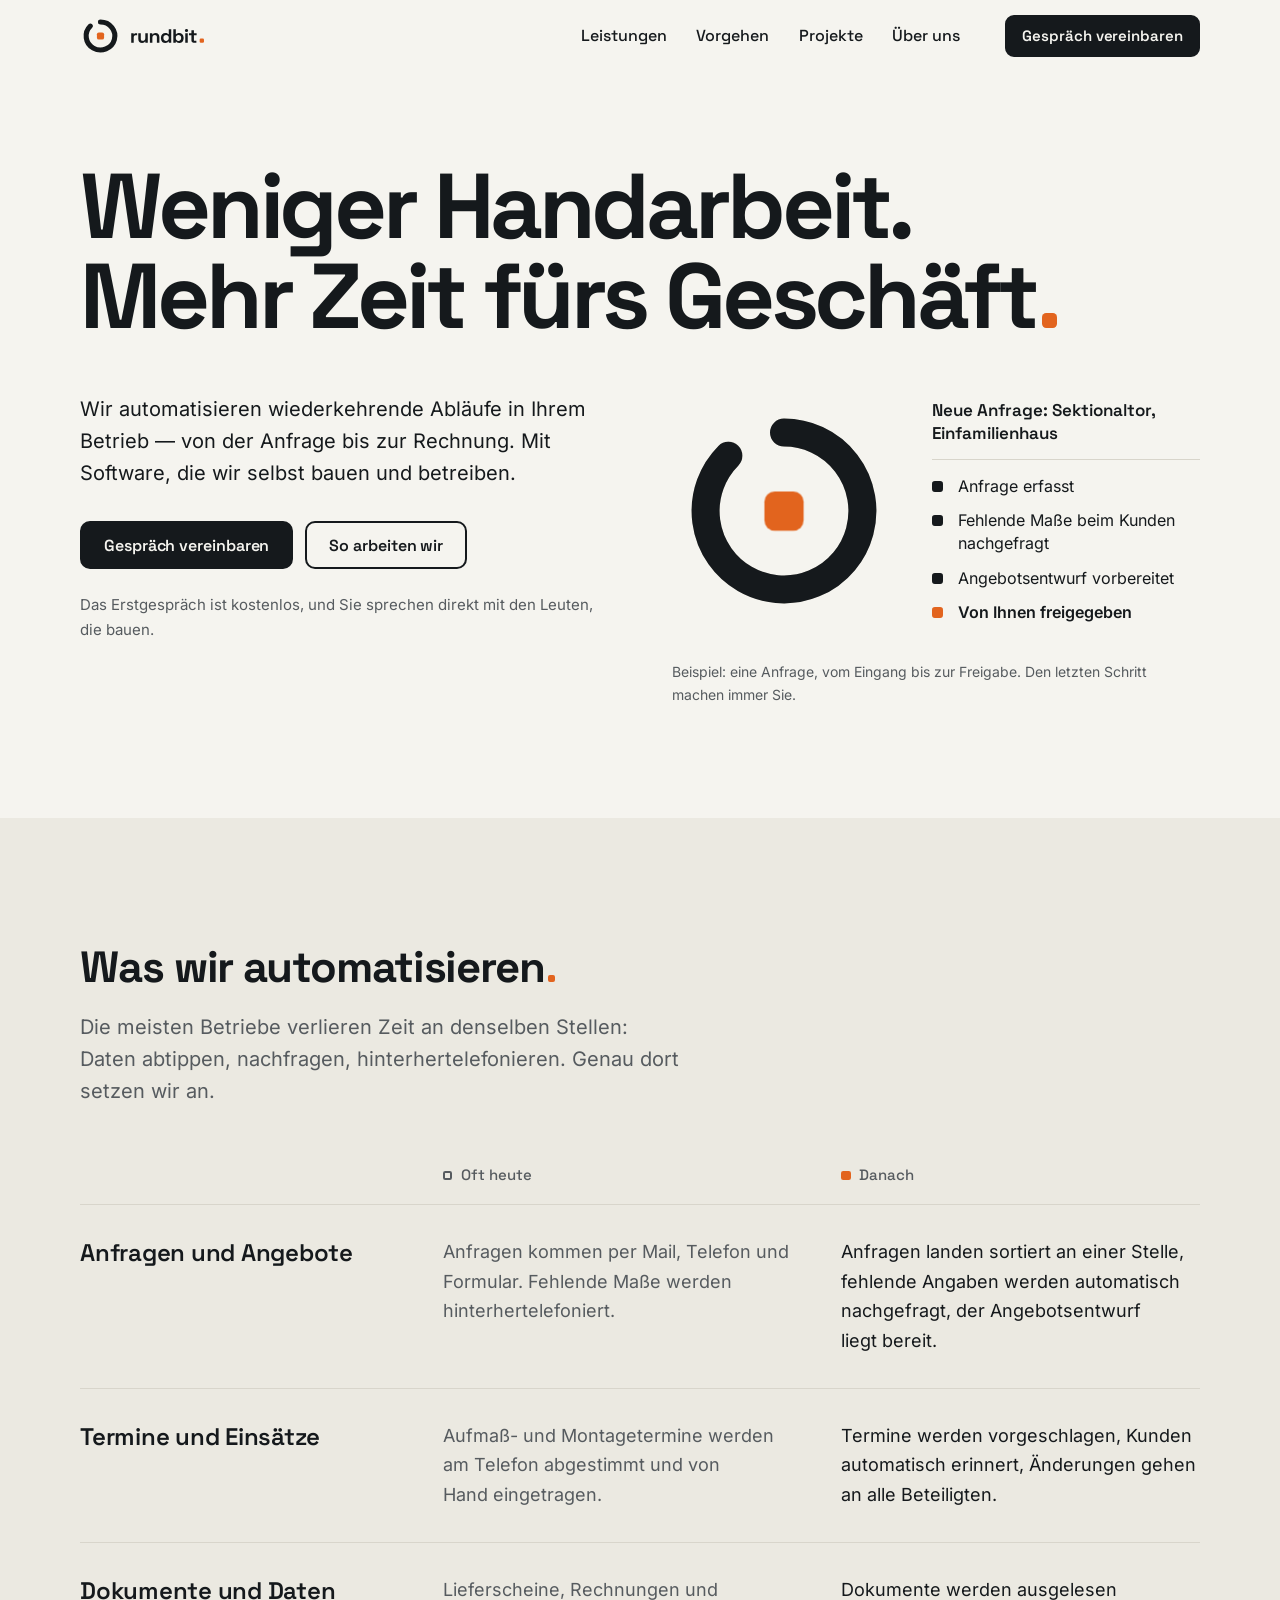
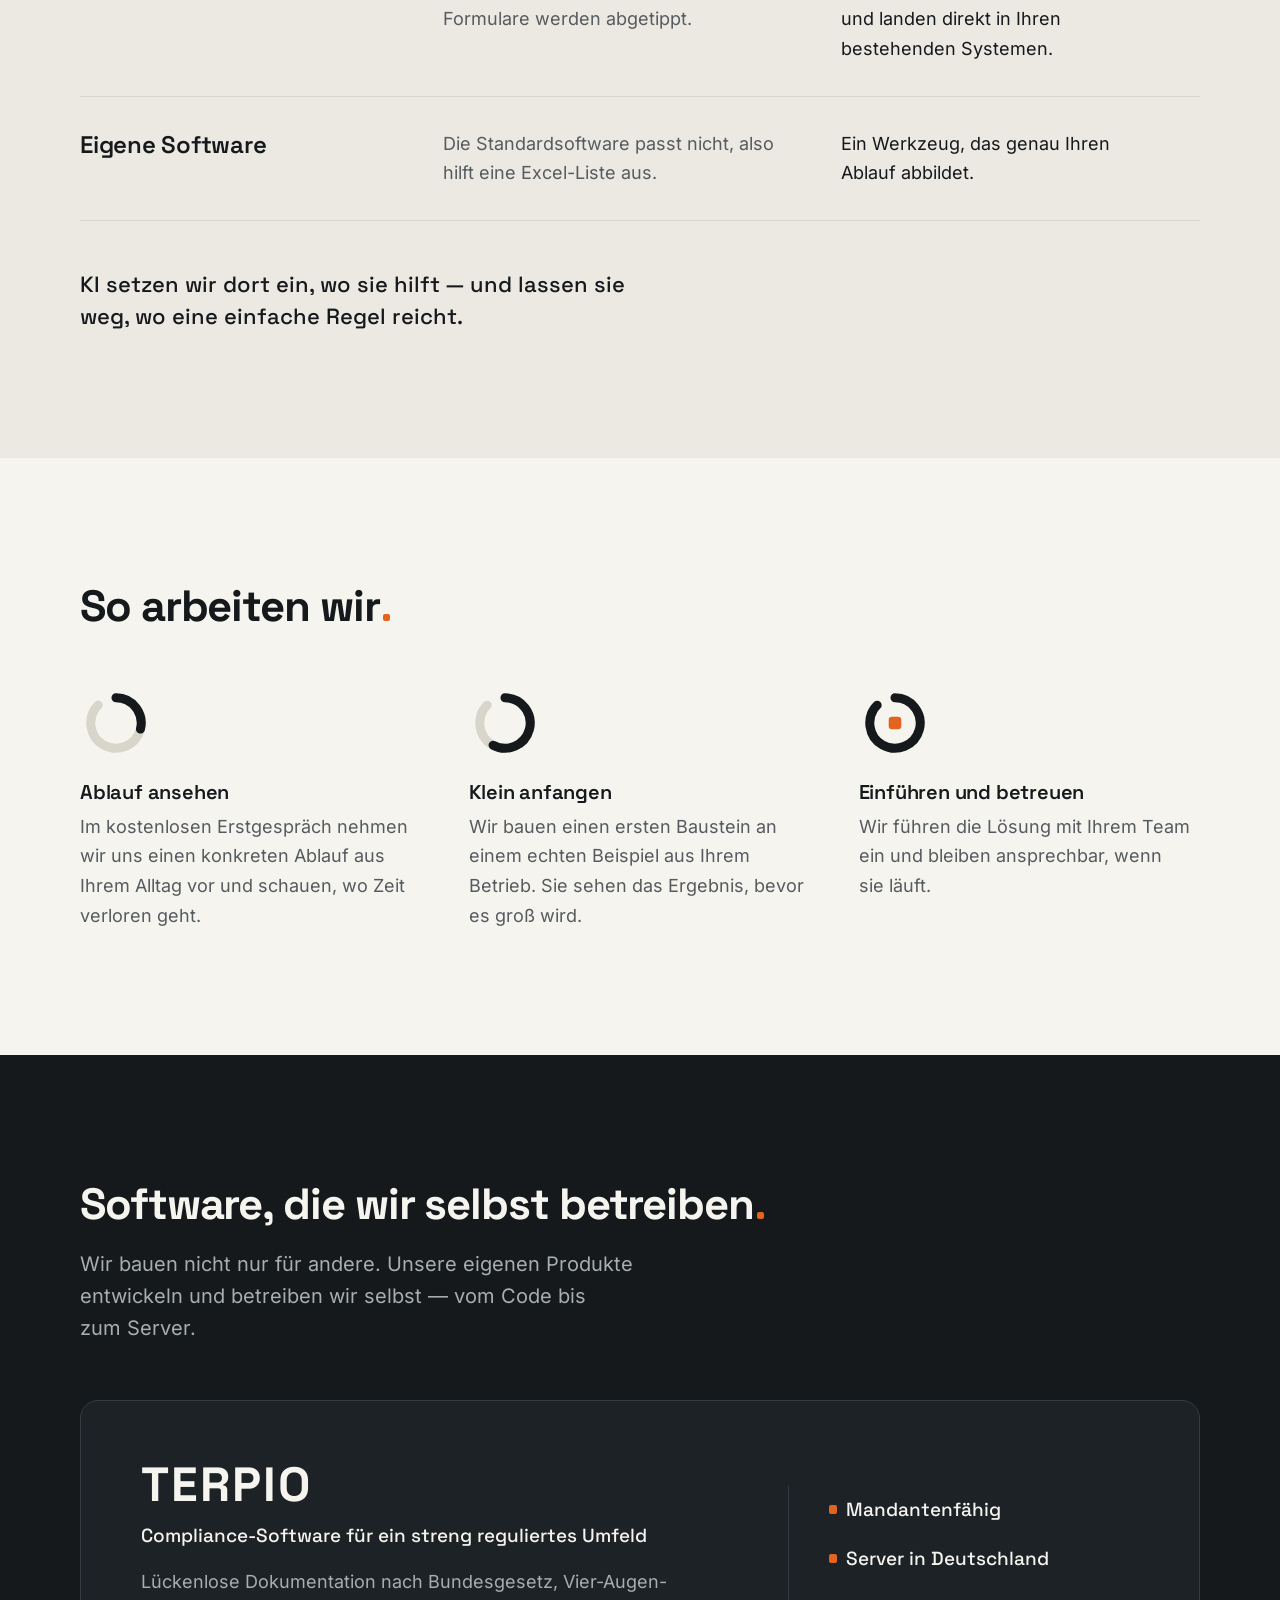
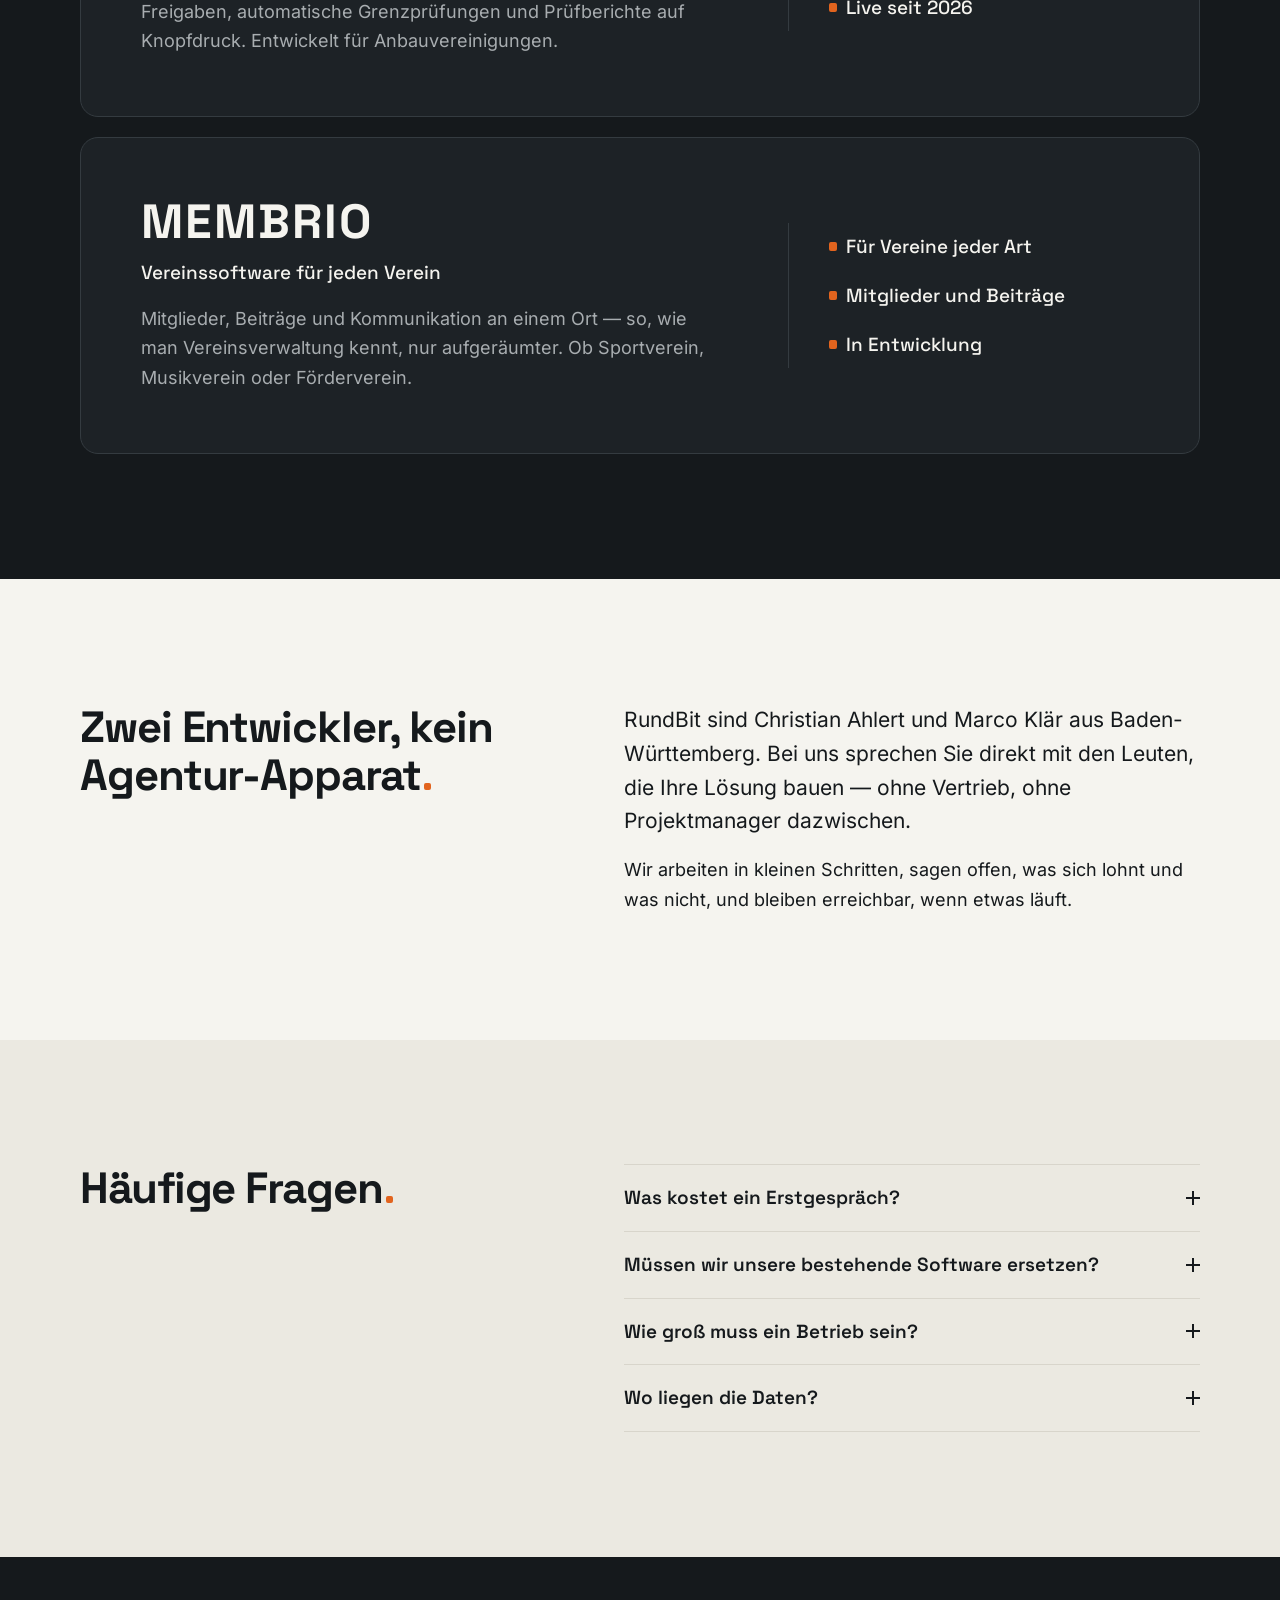
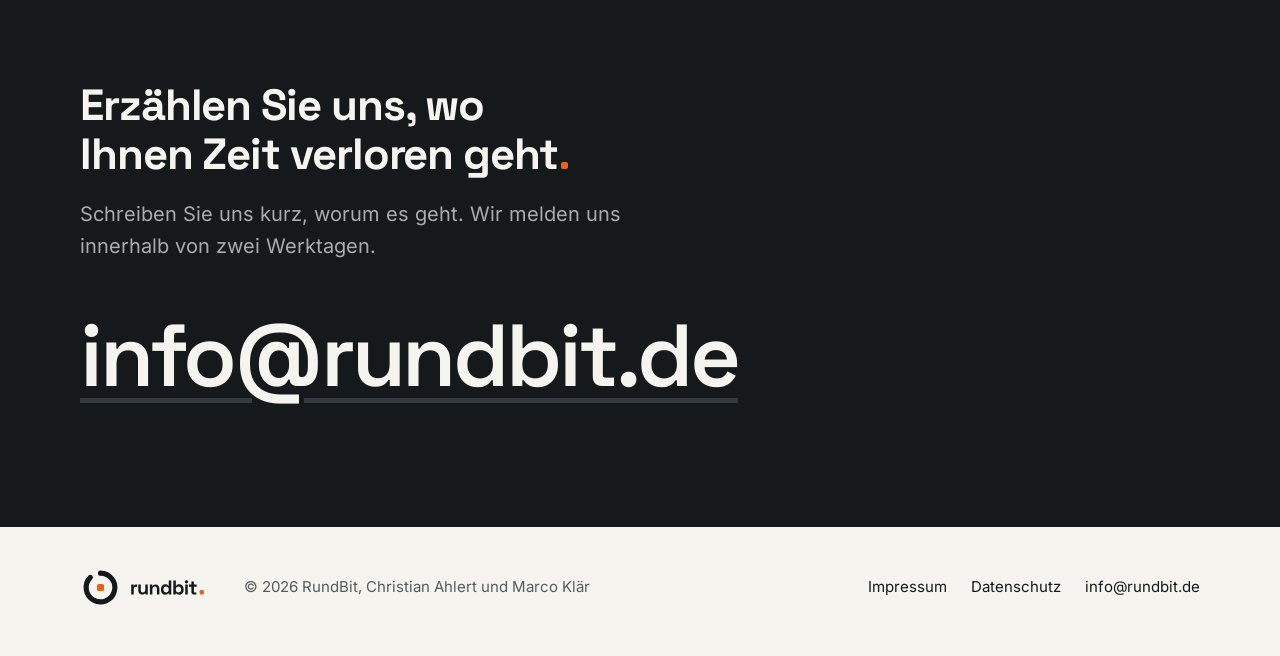
==== commit 775df7c8: "Projekte: Membrio als zweite Referenz ergänzen Co-Authored-By: Claude Opus 5.5 <noreply@anthropic.co" ====
--- a/site/index.html
+++ b/site/index.html
@@ -211,7 +211,18 @@
         </div>
       </article>
 
-      <p class="more">Weitere Projekte folgen.</p>
+      <article class="project" aria-labelledby="membrio-title">
+        <div class="project-body">
+          <h3 id="membrio-title" class="project-title">MEMBRIO</h3>
+          <p class="project-sub">Vereinssoftware für jeden Verein</p>
+          <p class="project-text">Mitglieder, Beiträge und Kommunikation an einem Ort — so, wie man Vereinsverwaltung kennt, nur aufgeräumter. Ob Sportverein, Musikverein oder Förderverein.</p>
+          <ul class="facts">
+            <li>Für Vereine jeder Art</li>
+            <li>Mitglieder und Beiträge</li>
+            <li>In Entwicklung</li>
+          </ul>
+        </div>
+      </article>
     </div>
   </section>
 
--- a/site/style.css
+++ b/site/style.css
@@ -502,6 +502,7 @@
   border-radius: calc(var(--radius) + 4px);
   padding: clamp(1.75rem, 1rem + 3.5vw, 3.75rem);
 }
+.project + .project { margin-top: 1.25rem; }
 .project-body { max-width: 40rem; }
 .project-title {
   font-size: clamp(2rem, 1.5rem + 2vw, 3rem);
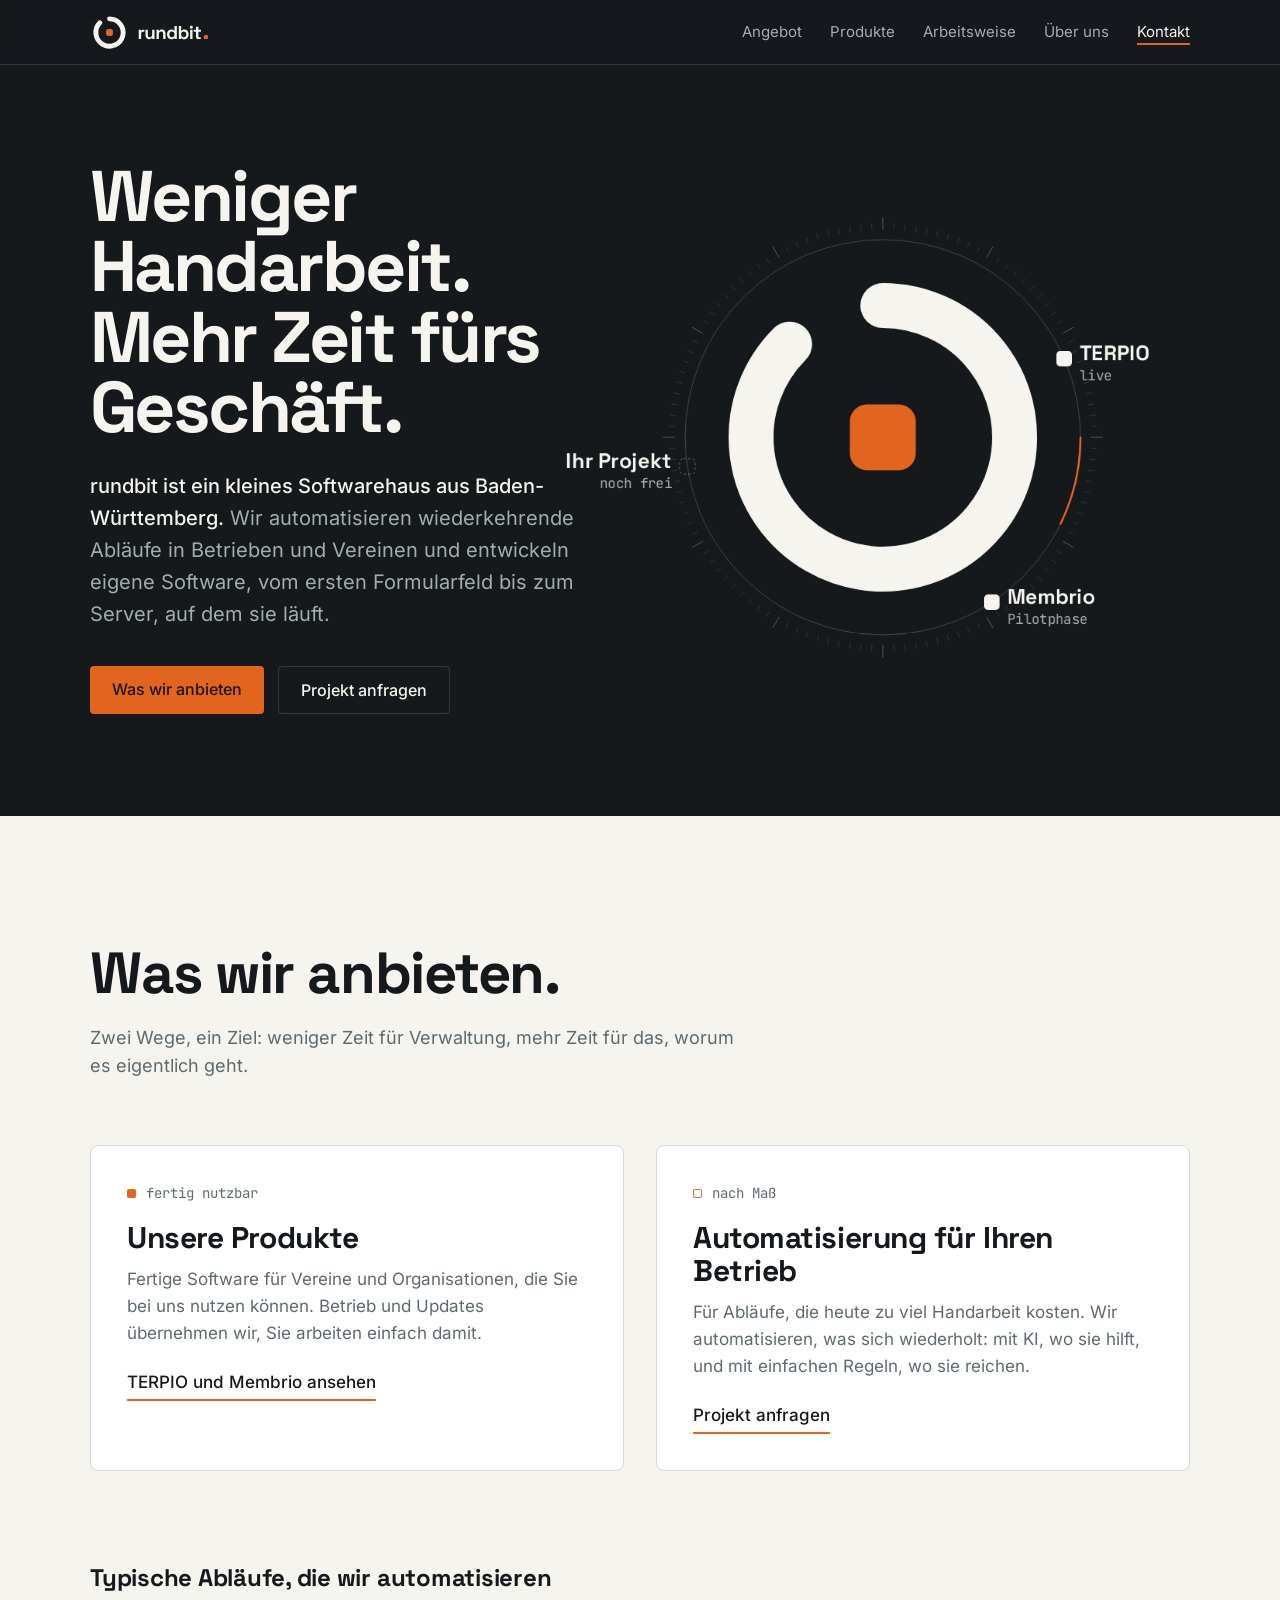
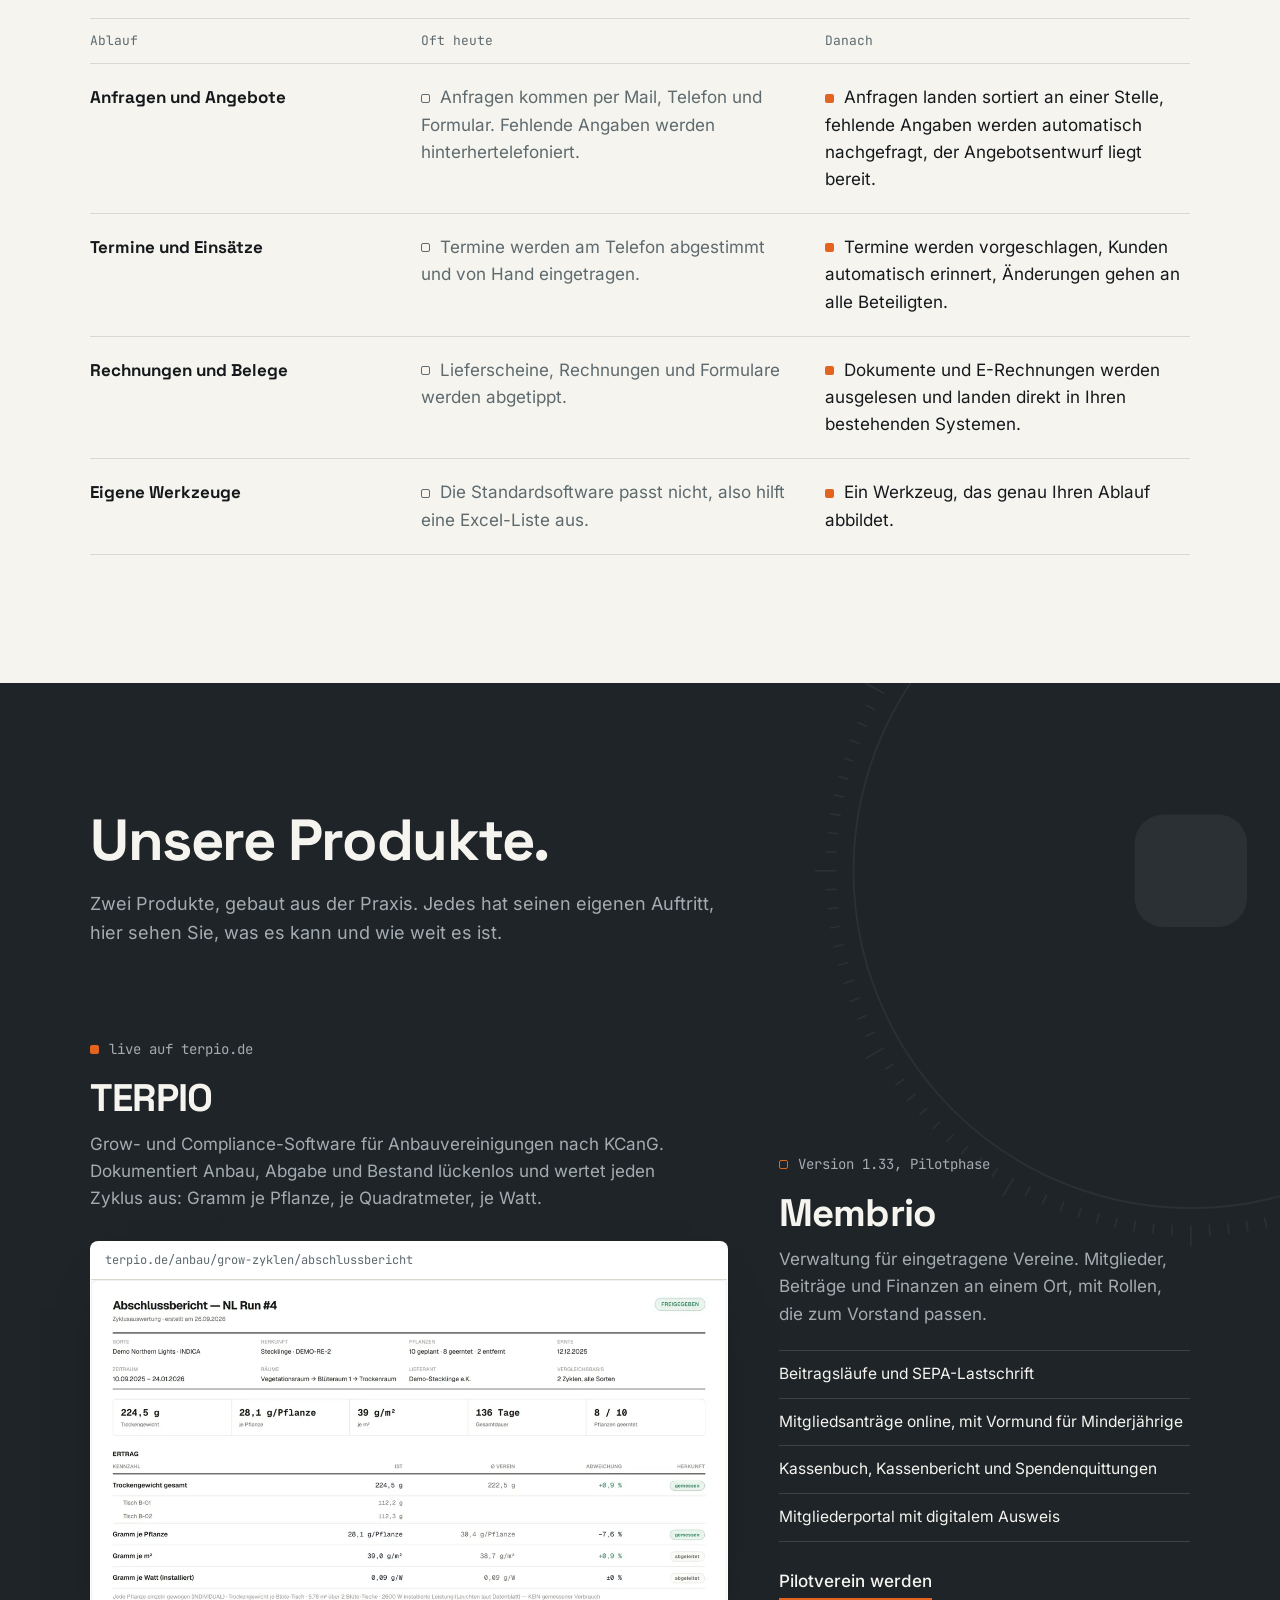
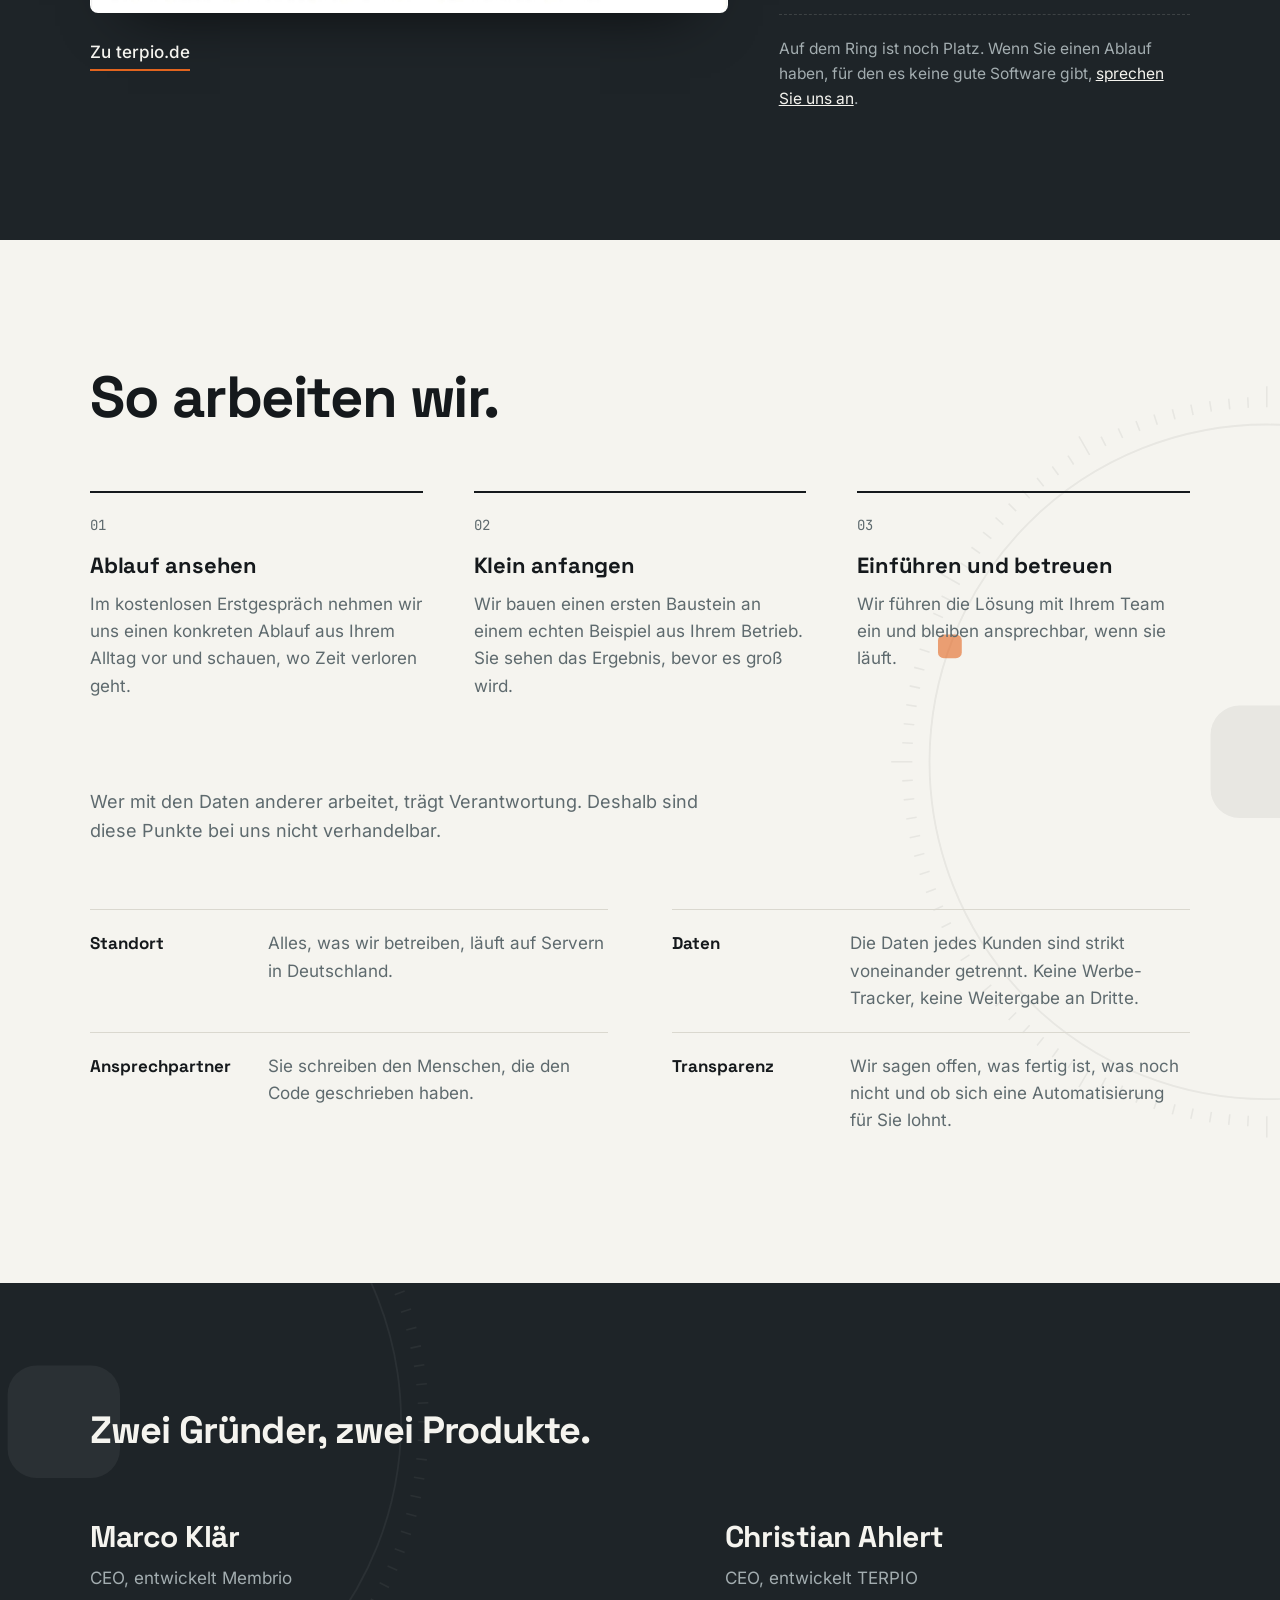
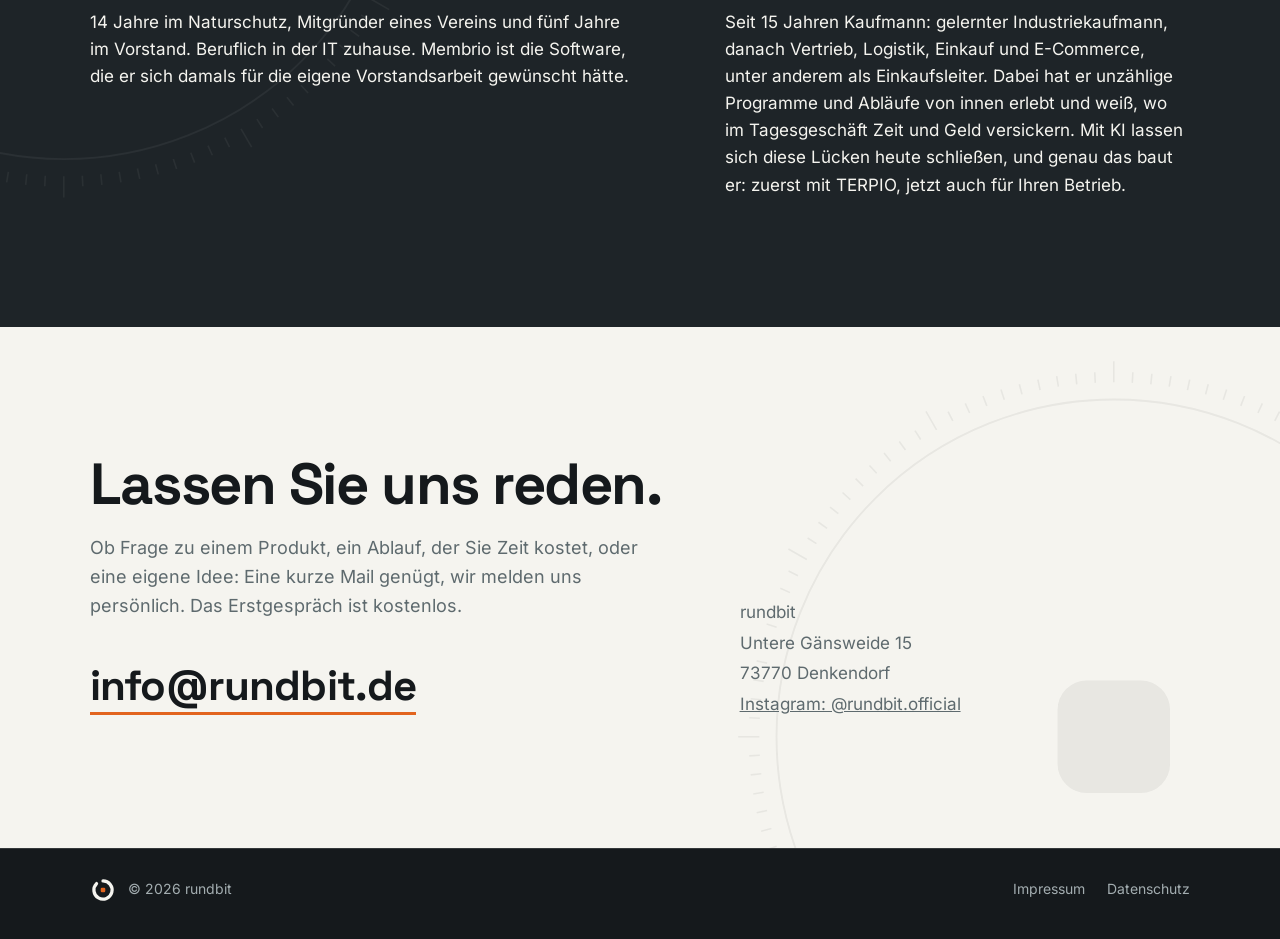
==== commit d3140448: "Marcos Design übernehmen, Inhalt auf Angebot ausrichten - Grundlage ist Marcos Entwurf (Ring mit Pro" ====
--- a/site/index.html
+++ b/site/index.html
@@ -1,319 +1,209 @@
-<!DOCTYPE html>
+<!doctype html>
 <html lang="de">
 <head>
 <meta charset="utf-8">
-<meta name="viewport" content="width=device-width, initial-scale=1">
-<title>RundBit — Prozessautomatisierung und Software für kleine und mittlere Betriebe</title>
-<meta name="description" content="RundBit automatisiert wiederkehrende Abläufe in kleinen und mittleren Betrieben — von der Anfrage bis zur Rechnung. Software und KI aus Baden-Württemberg.">
-<link rel="canonical" href="https://rundbit.de/">
+<meta name="viewport" content="width=device-width, initial-scale=1, viewport-fit=cover">
+<title>rundbit – Software und Automatisierung aus Baden-Württemberg</title>
+<meta name="description" content="rundbit automatisiert wiederkehrende Abläufe in Betrieben und Vereinen und entwickelt eigene Software: TERPIO für Anbauvereinigungen, Membrio für eingetragene Vereine. Betrieben auf Servern in Deutschland.">
+<link rel="icon" href="favicon.ico" sizes="any">
+<link rel="icon" type="image/svg+xml" href="favicon.svg">
+<link rel="apple-touch-icon" href="apple-touch-icon.png">
 <meta name="theme-color" content="#15191C">
-
-<link rel="icon" href="favicon.svg" type="image/svg+xml">
-<link rel="icon" href="favicon-32.png" type="image/png" sizes="32x32">
-<link rel="apple-touch-icon" href="apple-touch-icon.png">
-
-<meta property="og:type" content="website">
-<meta property="og:locale" content="de_DE">
-<meta property="og:site_name" content="RundBit">
+<meta property="og:title" content="rundbit – Software und Automatisierung aus Baden-Württemberg">
+<meta property="og:description" content="Wir automatisieren wiederkehrende Abläufe und entwickeln eigene Software: TERPIO und Membrio. Betrieben auf Servern in Deutschland.">
 <meta property="og:url" content="https://rundbit.de/">
-<meta property="og:title" content="RundBit — Prozessautomatisierung und Software für kleine und mittlere Betriebe">
-<meta property="og:description" content="RundBit automatisiert wiederkehrende Abläufe in kleinen und mittleren Betrieben — von der Anfrage bis zur Rechnung. Software und KI aus Baden-Württemberg.">
-<meta property="og:image" content="https://rundbit.de/img/og.png">
-<meta property="og:image:width" content="1200">
-<meta property="og:image:height" content="630">
-<meta property="og:image:alt" content="RundBit: Weniger Handarbeit. Mehr Zeit fürs Geschäft.">
-<meta name="twitter:card" content="summary_large_image">
-
-<link rel="preload" href="fonts/space-grotesk-latin-wght-normal.woff2" as="font" type="font/woff2" crossorigin>
-<link rel="preload" href="fonts/inter-latin-wght-normal.woff2" as="font" type="font/woff2" crossorigin>
+<meta property="og:image" content="https://rundbit.de/logo/og.png">
 <link rel="stylesheet" href="style.css">
-<script>
-  // Die Hero-Sequenz läuft nur mit JS und ohne Wunsch nach reduzierter Bewegung.
-  if ('IntersectionObserver' in window && !matchMedia('(prefers-reduced-motion: reduce)').matches) {
-    document.documentElement.classList.add('anim');
-  }
-</script>
+<script>if(!(window.matchMedia&&matchMedia('(prefers-reduced-motion: reduce)').matches))document.documentElement.classList.add('js')</script>
 </head>
 <body>
-<a class="skip-link" href="#inhalt">Zum Inhalt springen</a>
-
-<header class="site-header" id="top">
-  <div class="wrap header-inner">
-    <a class="brand" href="#top" aria-label="RundBit – zum Seitenanfang">
-      <img src="img/rundbit-logo.svg" alt="RundBit" width="124" height="41">
-    </a>
-
-    <nav class="nav-desktop" aria-label="Hauptnavigation">
-      <ul>
-        <li><a href="#leistungen">Leistungen</a></li>
-        <li><a href="#vorgehen">Vorgehen</a></li>
-        <li><a href="#projekte">Projekte</a></li>
-        <li><a href="#ueber">Über uns</a></li>
-      </ul>
-    </nav>
-
-    <div class="header-actions">
-      <a class="btn btn-primary btn-sm" aria-label="Gespräch vereinbaren" href="mailto:info@rundbit.de?subject=Anfrage%20Erstgespr%C3%A4ch&amp;body=Hallo%2C%0D%0A%0D%0Awir%20interessieren%20uns%20f%C3%BCr%20ein%20Erstgespr%C3%A4ch.%0D%0A%0D%0AFirma%3A%0D%0AAnsprechpartner%3A%0D%0AWelcher%20Ablauf%20kostet%20Sie%20die%20meiste%20Zeit%3F%0D%0ATelefon%20(optional)%3A%0D%0A%0D%0AViele%20Gr%C3%BC%C3%9Fe"><span>Gespräch<span class="hide-xs"> vereinbaren</span></span></a>
-
-      <details class="nav-mobile">
-        <summary>
-          <span class="visually-hidden">Menü</span>
-          <svg class="icon-menu" viewBox="0 0 24 24" width="22" height="22" aria-hidden="true"><path d="M4 7h16M4 12h16M4 17h10" fill="none" stroke="currentColor" stroke-width="2" stroke-linecap="round"/></svg>
-          <svg class="icon-close" viewBox="0 0 24 24" width="22" height="22" aria-hidden="true"><path d="M6 6l12 12M18 6L6 18" fill="none" stroke="currentColor" stroke-width="2" stroke-linecap="round"/></svg>
-        </summary>
-        <nav aria-label="Hauptnavigation (mobil)">
-          <ul>
-            <li><a href="#leistungen">Leistungen</a></li>
-            <li><a href="#vorgehen">Vorgehen</a></li>
-            <li><a href="#projekte">Projekte</a></li>
-            <li><a href="#ueber">Über uns</a></li>
-          </ul>
-        </nav>
-      </details>
-    </div>
+<a class="skip" href="#inhalt">Zum Inhalt springen</a>
+
+<div class="rail" aria-hidden="true"><span class="bit"></span></div>
+
+<header>
+  <div class="wrap bar">
+    <a class="brand" href="#top" aria-label="rundbit, zur Startseite"><svg xmlns="http://www.w3.org/2000/svg" viewBox="0 0 363.1 120" aria-hidden="true" focusable="false">
+  
+  <path d="M60 18 A42 42 0 1 1 30.3 30.3" fill="none" stroke="#F5F4EF" stroke-width="15" stroke-linecap="round"/>
+  <rect x="49.5" y="49.5" width="21" height="21" rx="5.5" fill="#E2641E"/>
+  <g transform="translate(150.0,38.89) scale(0.05800)">
+    <path transform="translate(-70,714)" d="M70.0 0H196.0V-282C196.0 -352 242.0 -386 306.0 -386H368.0V-498H308.0C262.0 -498 226.0 -480 212.0 -440H194.0V-496H70.0Z M620.0 8C709.0 8 749.0 -31 765.0 -65H783.0V0H907.0V-496H781.0V-244C781.0 -152 736.0 -98 659.0 -98C591.0 -98 553.0 -135 553.0 -210V-496H427.0V-200C427.0 -77 504.0 8 620.0 8Z M1012.0 0H1138.0V-252C1138.0 -344 1183.0 -398 1260.0 -398C1328.0 -398 1366.0 -361 1366.0 -286V0H1492.0V-296C1492.0 -419 1415.0 -504 1299.0 -504C1210.0 -504 1170.0 -465 1154.0 -431H1136.0V-496H1012.0Z M1793.0 14C1883.0 14 1926.0 -22 1949.0 -60H1967.0V0H2091.0V-700H1965.0V-439H1947.0C1926.0 -474 1883.0 -510 1793.0 -510C1673.0 -510 1569.0 -418 1569.0 -256V-240C1569.0 -78 1674.0 14 1793.0 14ZM1831.0 -96C1754.0 -96 1695.0 -147 1695.0 -243V-253C1695.0 -349 1753.0 -400 1831.0 -400C1909.0 -400 1967.0 -349 1967.0 -253V-243C1967.0 -147 1908.0 -96 1831.0 -96Z M2494.0 14C2613.0 14 2718.0 -78 2718.0 -240V-256C2718.0 -418 2614.0 -510 2494.0 -510C2404.0 -510 2361.0 -474 2340.0 -439H2322.0V-700H2196.0V0H2320.0V-60H2338.0C2361.0 -22 2404.0 14 2494.0 14ZM2456.0 -96C2379.0 -96 2320.0 -147 2320.0 -243V-253C2320.0 -349 2378.0 -400 2456.0 -400C2534.0 -400 2592.0 -349 2592.0 -253V-243C2592.0 -147 2533.0 -96 2456.0 -96Z M2862.0 -554C2908.0 -554 2943.0 -586 2943.0 -634C2943.0 -682 2908.0 -714 2862.0 -714C2816.0 -714 2781.0 -682 2781.0 -634C2781.0 -586 2816.0 -554 2862.0 -554ZM2799.0 0H2925.0V-496H2799.0Z M3220.0 0H3360.0V-104H3264.0C3246.0 -104 3236.0 -114 3236.0 -134V-392H3372.0V-496H3236.0V-650H3110.0V-496H2986.0V-392H3110.0V-112C3110.0 -44 3154.0 0 3220.0 0Z" fill="#F5F4EF"/>
+    <rect x="3456.0" y="496.0" width="218" height="218" rx="62" fill="#E2641E"/>
+  </g>
+</svg>
+</a>
+    <nav aria-label="Hauptnavigation"><ul>
+      <li><a href="#angebot">Angebot</a></li>
+      <li><a href="#produkte">Produkte</a></li>
+      <li><a href="#arbeitsweise">Arbeitsweise</a></li>
+      <li><a href="#team">Über uns</a></li>
+      <li><a class="nav-cta" href="#kontakt">Kontakt</a></li>
+    </ul></nav>
   </div>
 </header>
 
 <main id="inhalt">
-
-  <!-- Hero: Überschrift über volle Breite, darunter Text und der Ring als Fortschritt -->
-  <section class="hero" aria-labelledby="hero-title">
-    <div class="wrap">
-      <h1 id="hero-title" class="hero-title mark">Weniger Handarbeit.<br> Mehr Zeit fürs Geschäft</h1>
-
-      <div class="hero-grid">
-        <div class="hero-copy">
-          <p class="lead">Wir automatisieren wiederkehrende Abläufe in Ihrem Betrieb — von der Anfrage bis zur Rechnung. Mit Software, die wir selbst bauen und betreiben.</p>
-          <div class="btn-row">
-            <a class="btn btn-primary" href="mailto:info@rundbit.de?subject=Anfrage%20Erstgespr%C3%A4ch&amp;body=Hallo%2C%0D%0A%0D%0Awir%20interessieren%20uns%20f%C3%BCr%20ein%20Erstgespr%C3%A4ch.%0D%0A%0D%0AFirma%3A%0D%0AAnsprechpartner%3A%0D%0AWelcher%20Ablauf%20kostet%20Sie%20die%20meiste%20Zeit%3F%0D%0ATelefon%20(optional)%3A%0D%0A%0D%0AViele%20Gr%C3%BC%C3%9Fe">Gespräch vereinbaren</a>
-            <a class="btn btn-secondary" href="#vorgehen">So arbeiten wir</a>
-          </div>
-          <p class="hero-note">Das Erstgespräch ist kostenlos, und Sie sprechen direkt mit den Leuten, die bauen.</p>
-        </div>
-
-        <figure class="run" aria-labelledby="run-caption">
-          <div class="run-ring" aria-hidden="true">
-            <svg viewBox="0 0 120 120">
-              <path class="run-track" d="M60 18 A42 42 0 1 1 30.3 30.3" pathLength="100"/>
-              <path class="run-arc" d="M60 18 A42 42 0 1 1 30.3 30.3" pathLength="100"/>
-              <rect class="run-square" x="49.5" y="49.5" width="21" height="21" rx="5.5"/>
-            </svg>
-          </div>
-          <div class="run-body">
-            <p class="run-title">Neue Anfrage: Sektionaltor, Einfamilienhaus</p>
-            <ol class="run-steps">
-              <li style="--i:1">Anfrage erfasst</li>
-              <li style="--i:2">Fehlende Maße beim Kunden nachgefragt</li>
-              <li style="--i:3">Angebotsentwurf vorbereitet</li>
-              <li style="--i:4" class="run-final">Von Ihnen freigegeben</li>
-            </ol>
-          </div>
-          <figcaption id="run-caption" class="run-caption">Beispiel: eine Anfrage, vom Eingang bis zur Freigabe. Den letzten Schritt machen immer Sie.</figcaption>
+<section class="hero" id="top" aria-labelledby="h-hero">
+  <div class="wrap hero-grid">
+    <div>
+      <h1 id="h-hero">Weniger Handarbeit.<br>Mehr Zeit fürs Geschäft.</h1>
+      <p class="lead"><strong>rundbit ist ein kleines Softwarehaus aus Baden-Württemberg.</strong> Wir automatisieren wiederkehrende Abläufe in Betrieben und Vereinen und entwickeln eigene Software, vom ersten Formularfeld bis zum Server, auf dem sie läuft.</p>
+      <div class="actions">
+        <a class="btn btn-solid" href="#angebot">Was wir anbieten</a>
+        <a class="btn btn-line" href="#kontakt">Projekt anfragen</a>
+      </div>
+    </div>
+    <div class="ring-wrap">
+      <svg class="ring" viewBox="-30 -10 660 620" style="overflow:visible" role="group" aria-label="Der rundbit-Ring mit den Produkten TERPIO und Membrio">
+        <g class="ticks"><g class="spin-slow"><line class="tick major" x1="568.0" y1="300.0" x2="584.0" y2="300.0"/><line class="tick" x1="567.6" y1="314.0" x2="575.6" y2="314.4"/><line class="tick" x1="566.5" y1="328.0" x2="574.5" y2="328.8"/><line class="tick" x1="564.7" y1="341.9" x2="572.6" y2="343.2"/><line class="tick" x1="562.1" y1="355.7" x2="570.0" y2="357.4"/><line class="tick" x1="558.9" y1="369.4" x2="566.6" y2="371.4"/><line class="tick" x1="554.9" y1="382.8" x2="562.5" y2="385.3"/><line class="tick" x1="550.2" y1="396.0" x2="557.7" y2="398.9"/><line class="tick" x1="544.8" y1="409.0" x2="552.1" y2="412.3"/><line class="tick" x1="538.8" y1="421.7" x2="545.9" y2="425.3"/><line class="tick major" x1="532.1" y1="434.0" x2="546.0" y2="442.0"/><line class="tick" x1="524.8" y1="446.0" x2="531.5" y2="450.3"/><line class="tick" x1="516.8" y1="457.5" x2="523.3" y2="462.2"/><line class="tick" x1="508.3" y1="468.7" x2="514.5" y2="473.7"/><line class="tick" x1="499.2" y1="479.3" x2="505.1" y2="484.7"/><line class="tick" x1="489.5" y1="489.5" x2="495.2" y2="495.2"/><line class="tick" x1="479.3" y1="499.2" x2="484.7" y2="505.1"/><line class="tick" x1="468.7" y1="508.3" x2="473.7" y2="514.5"/><line class="tick" x1="457.5" y1="516.8" x2="462.2" y2="523.3"/><line class="tick" x1="446.0" y1="524.8" x2="450.3" y2="531.5"/><line class="tick major" x1="434.0" y1="532.1" x2="442.0" y2="546.0"/><line class="tick" x1="421.7" y1="538.8" x2="425.3" y2="545.9"/><line class="tick" x1="409.0" y1="544.8" x2="412.3" y2="552.1"/><line class="tick" x1="396.0" y1="550.2" x2="398.9" y2="557.7"/><line class="tick" x1="382.8" y1="554.9" x2="385.3" y2="562.5"/><line class="tick" x1="369.4" y1="558.9" x2="371.4" y2="566.6"/><line class="tick" x1="355.7" y1="562.1" x2="357.4" y2="570.0"/><line class="tick" x1="341.9" y1="564.7" x2="343.2" y2="572.6"/><line class="tick" x1="328.0" y1="566.5" x2="328.8" y2="574.5"/><line class="tick" x1="314.0" y1="567.6" x2="314.4" y2="575.6"/><line class="tick major" x1="300.0" y1="568.0" x2="300.0" y2="584.0"/><line class="tick" x1="286.0" y1="567.6" x2="285.6" y2="575.6"/><line class="tick" x1="272.0" y1="566.5" x2="271.2" y2="574.5"/><line class="tick" x1="258.1" y1="564.7" x2="256.8" y2="572.6"/><line class="tick" x1="244.3" y1="562.1" x2="242.6" y2="570.0"/><line class="tick" x1="230.6" y1="558.9" x2="228.6" y2="566.6"/><line class="tick" x1="217.2" y1="554.9" x2="214.7" y2="562.5"/><line class="tick" x1="204.0" y1="550.2" x2="201.1" y2="557.7"/><line class="tick" x1="191.0" y1="544.8" x2="187.7" y2="552.1"/><line class="tick" x1="178.3" y1="538.8" x2="174.7" y2="545.9"/><line class="tick major" x1="166.0" y1="532.1" x2="158.0" y2="546.0"/><line class="tick" x1="154.0" y1="524.8" x2="149.7" y2="531.5"/><line class="tick" x1="142.5" y1="516.8" x2="137.8" y2="523.3"/><line class="tick" x1="131.3" y1="508.3" x2="126.3" y2="514.5"/><line class="tick" x1="120.7" y1="499.2" x2="115.3" y2="505.1"/><line class="tick" x1="110.5" y1="489.5" x2="104.8" y2="495.2"/><line class="tick" x1="100.8" y1="479.3" x2="94.9" y2="484.7"/><line class="tick" x1="91.7" y1="468.7" x2="85.5" y2="473.7"/><line class="tick" x1="83.2" y1="457.5" x2="76.7" y2="462.2"/><line class="tick" x1="75.2" y1="446.0" x2="68.5" y2="450.3"/><line class="tick major" x1="67.9" y1="434.0" x2="54.0" y2="442.0"/><line class="tick" x1="61.2" y1="421.7" x2="54.1" y2="425.3"/><line class="tick" x1="55.2" y1="409.0" x2="47.9" y2="412.3"/><line class="tick" x1="49.8" y1="396.0" x2="42.3" y2="398.9"/><line class="tick" x1="45.1" y1="382.8" x2="37.5" y2="385.3"/><line class="tick" x1="41.1" y1="369.4" x2="33.4" y2="371.4"/><line class="tick" x1="37.9" y1="355.7" x2="30.0" y2="357.4"/><line class="tick" x1="35.3" y1="341.9" x2="27.4" y2="343.2"/><line class="tick" x1="33.5" y1="328.0" x2="25.5" y2="328.8"/><line class="tick" x1="32.4" y1="314.0" x2="24.4" y2="314.4"/><line class="tick major" x1="32.0" y1="300.0" x2="16.0" y2="300.0"/><line class="tick" x1="32.4" y1="286.0" x2="24.4" y2="285.6"/><line class="tick" x1="33.5" y1="272.0" x2="25.5" y2="271.2"/><line class="tick" x1="35.3" y1="258.1" x2="27.4" y2="256.8"/><line class="tick" x1="37.9" y1="244.3" x2="30.0" y2="242.6"/><line class="tick" x1="41.1" y1="230.6" x2="33.4" y2="228.6"/><line class="tick" x1="45.1" y1="217.2" x2="37.5" y2="214.7"/><line class="tick" x1="49.8" y1="204.0" x2="42.3" y2="201.1"/><line class="tick" x1="55.2" y1="191.0" x2="47.9" y2="187.7"/><line class="tick" x1="61.2" y1="178.3" x2="54.1" y2="174.7"/><line class="tick major" x1="67.9" y1="166.0" x2="54.0" y2="158.0"/><line class="tick" x1="75.2" y1="154.0" x2="68.5" y2="149.7"/><line class="tick" x1="83.2" y1="142.5" x2="76.7" y2="137.8"/><line class="tick" x1="91.7" y1="131.3" x2="85.5" y2="126.3"/><line class="tick" x1="100.8" y1="120.7" x2="94.9" y2="115.3"/><line class="tick" x1="110.5" y1="110.5" x2="104.8" y2="104.8"/><line class="tick" x1="120.7" y1="100.8" x2="115.3" y2="94.9"/><line class="tick" x1="131.3" y1="91.7" x2="126.3" y2="85.5"/><line class="tick" x1="142.5" y1="83.2" x2="137.8" y2="76.7"/><line class="tick" x1="154.0" y1="75.2" x2="149.7" y2="68.5"/><line class="tick major" x1="166.0" y1="67.9" x2="158.0" y2="54.0"/><line class="tick" x1="178.3" y1="61.2" x2="174.7" y2="54.1"/><line class="tick" x1="191.0" y1="55.2" x2="187.7" y2="47.9"/><line class="tick" x1="204.0" y1="49.8" x2="201.1" y2="42.3"/><line class="tick" x1="217.2" y1="45.1" x2="214.7" y2="37.5"/><line class="tick" x1="230.6" y1="41.1" x2="228.6" y2="33.4"/><line class="tick" x1="244.3" y1="37.9" x2="242.6" y2="30.0"/><line class="tick" x1="258.1" y1="35.3" x2="256.8" y2="27.4"/><line class="tick" x1="272.0" y1="33.5" x2="271.2" y2="25.5"/><line class="tick" x1="286.0" y1="32.4" x2="285.6" y2="24.4"/><line class="tick major" x1="300.0" y1="32.0" x2="300.0" y2="16.0"/><line class="tick" x1="314.0" y1="32.4" x2="314.4" y2="24.4"/><line class="tick" x1="328.0" y1="33.5" x2="328.8" y2="25.5"/><line class="tick" x1="341.9" y1="35.3" x2="343.2" y2="27.4"/><line class="tick" x1="355.7" y1="37.9" x2="357.4" y2="30.0"/><line class="tick" x1="369.4" y1="41.1" x2="371.4" y2="33.4"/><line class="tick" x1="382.8" y1="45.1" x2="385.3" y2="37.5"/><line class="tick" x1="396.0" y1="49.8" x2="398.9" y2="42.3"/><line class="tick" x1="409.0" y1="55.2" x2="412.3" y2="47.9"/><line class="tick" x1="421.7" y1="61.2" x2="425.3" y2="54.1"/><line class="tick major" x1="434.0" y1="67.9" x2="442.0" y2="54.0"/><line class="tick" x1="446.0" y1="75.2" x2="450.3" y2="68.5"/><line class="tick" x1="457.5" y1="83.2" x2="462.2" y2="76.7"/><line class="tick" x1="468.7" y1="91.7" x2="473.7" y2="85.5"/><line class="tick" x1="479.3" y1="100.8" x2="484.7" y2="94.9"/><line class="tick" x1="489.5" y1="110.5" x2="495.2" y2="104.8"/><line class="tick" x1="499.2" y1="120.7" x2="505.1" y2="115.3"/><line class="tick" x1="508.3" y1="131.3" x2="514.5" y2="126.3"/><line class="tick" x1="516.8" y1="142.5" x2="523.3" y2="137.8"/><line class="tick" x1="524.8" y1="154.0" x2="531.5" y2="149.7"/><line class="tick major" x1="532.1" y1="166.0" x2="546.0" y2="158.0"/><line class="tick" x1="538.8" y1="178.3" x2="545.9" y2="174.7"/><line class="tick" x1="544.8" y1="191.0" x2="552.1" y2="187.7"/><line class="tick" x1="550.2" y1="204.0" x2="557.7" y2="201.1"/><line class="tick" x1="554.9" y1="217.2" x2="562.5" y2="214.7"/><line class="tick" x1="558.9" y1="230.6" x2="566.6" y2="228.6"/><line class="tick" x1="562.1" y1="244.3" x2="570.0" y2="242.6"/><line class="tick" x1="564.7" y1="258.1" x2="572.6" y2="256.8"/><line class="tick" x1="566.5" y1="272.0" x2="574.5" y2="271.2"/><line class="tick" x1="567.6" y1="286.0" x2="575.6" y2="285.6"/></g></g>
+        <circle class="orbit" cx="300" cy="300" r="255"/>
+        <g class="sweepwrap"><g class="sweep"><circle cx="300" cy="300" r="255" fill="none" stroke="#E2641E" stroke-width="2.5" stroke-linecap="round" pathLength="360" stroke-dasharray="26 334"/></g></g>
+        <path class="arc" pathLength="1" d="M300 130 A170 170 0 1 1 179.8 179.8"/>
+        <g class="pulse"><rect class="core" id="core" x="257.5" y="257.5" width="85" height="85" rx="22" fill="#E2641E"/></g>
+        <a class="node n1" href="#terpio" aria-label="TERPIO, live" data-a="-30">
+          <rect x="-10" y="-10" width="20" height="20" rx="5"/>
+          <text class="name" x="20" y="2">TERPIO</text><text x="20" y="28">live</text>
+        </a>
+        <a class="node n2" href="#membrio" aria-label="Membrio, Pilotphase" data-a="50">
+          <rect x="-10" y="-10" width="20" height="20" rx="5"/>
+          <text class="name" x="20" y="2">Membrio</text><text x="20" y="28">Pilotphase</text>
+        </a>
+        <a class="node free n3" href="#angebot" aria-label="Ihr Projekt, noch frei" data-a="165">
+          <rect x="-10" y="-10" width="20" height="20" rx="5"/>
+          <text class="name" x="20" y="2">Ihr Projekt</text><text x="20" y="28">noch frei</text>
+        </a>
+      </svg>
+    </div>
+  </div>
+</section>
+
+<section class="light" id="angebot" aria-labelledby="h-angebot">
+  <div class="wrap">
+    <h2 id="h-angebot">Was wir anbieten.</h2>
+    <p class="intro">Zwei Wege, ein Ziel: weniger Zeit für Verwaltung, mehr Zeit für das, worum es eigentlich geht.</p>
+    <div class="offer">
+      <div class="pillar">
+        <p class="status"><span class="dot"></span>fertig nutzbar</p>
+        <h3>Unsere Produkte</h3>
+        <p>Fertige Software für Vereine und Organisationen, die Sie bei uns nutzen können. Betrieb und Updates übernehmen wir, Sie arbeiten einfach damit.</p>
+        <a class="go" href="#produkte">TERPIO und Membrio ansehen</a>
+      </div>
+      <div class="pillar">
+        <p class="status"><span class="dot wip"></span>nach Maß</p>
+        <h3>Automatisierung für Ihren Betrieb</h3>
+        <p>Für Abläufe, die heute zu viel Handarbeit kosten. Wir automatisieren, was sich wiederholt: mit KI, wo sie hilft, und mit einfachen Regeln, wo sie reichen.</p>
+        <a class="go" href="#kontakt">Projekt anfragen</a>
+      </div>
+    </div>
+
+    <h3 class="sub-h">Typische Abläufe, die wir automatisieren</h3>
+    <div class="compare" role="table" aria-label="Abläufe vorher und nachher">
+      <div class="crow chead" role="row"><span role="columnheader">Ablauf</span><span role="columnheader">Oft heute</span><span role="columnheader">Danach</span></div>
+      <div class="crow" role="row"><b role="cell">Anfragen und Angebote</b><span role="cell" class="before">Anfragen kommen per Mail, Telefon und Formular. Fehlende Angaben werden hinterhertelefoniert.</span><span role="cell" class="after">Anfragen landen sortiert an einer Stelle, fehlende Angaben werden automatisch nachgefragt, der Angebotsentwurf liegt bereit.</span></div>
+      <div class="crow" role="row"><b role="cell">Termine und Einsätze</b><span role="cell" class="before">Termine werden am Telefon abgestimmt und von Hand eingetragen.</span><span role="cell" class="after">Termine werden vorgeschlagen, Kunden automatisch erinnert, Änderungen gehen an alle Beteiligten.</span></div>
+      <div class="crow" role="row"><b role="cell">Rechnungen und Belege</b><span role="cell" class="before">Lieferscheine, Rechnungen und Formulare werden abgetippt.</span><span role="cell" class="after">Dokumente und E-Rechnungen werden ausgelesen und landen direkt in Ihren bestehenden Systemen.</span></div>
+      <div class="crow" role="row"><b role="cell">Eigene Werkzeuge</b><span role="cell" class="before">Die Standardsoftware passt nicht, also hilft eine Excel-Liste aus.</span><span role="cell" class="after">Ein Werkzeug, das genau Ihren Ablauf abbildet.</span></div>
+    </div>
+  </div>
+</section>
+
+<section class="dark" id="produkte" aria-labelledby="h-prod">
+  <svg class="bgring pos-tr" viewBox="0 0 600 600" aria-hidden="true" data-a="-40" data-dir="1"><g class="bt"><line x1="568.0" y1="300.0" x2="584.0" y2="300.0"/><line x1="567.6" y1="314.0" x2="575.6" y2="314.4"/><line x1="566.5" y1="328.0" x2="574.5" y2="328.8"/><line x1="564.7" y1="341.9" x2="572.6" y2="343.2"/><line x1="562.1" y1="355.7" x2="570.0" y2="357.4"/><line x1="558.9" y1="369.4" x2="566.6" y2="371.4"/><line x1="554.9" y1="382.8" x2="562.5" y2="385.3"/><line x1="550.2" y1="396.0" x2="557.7" y2="398.9"/><line x1="544.8" y1="409.0" x2="552.1" y2="412.3"/><line x1="538.8" y1="421.7" x2="545.9" y2="425.3"/><line x1="532.1" y1="434.0" x2="546.0" y2="442.0"/><line x1="524.8" y1="446.0" x2="531.5" y2="450.3"/><line x1="516.8" y1="457.5" x2="523.3" y2="462.2"/><line x1="508.3" y1="468.7" x2="514.5" y2="473.7"/><line x1="499.2" y1="479.3" x2="505.1" y2="484.7"/><line x1="489.5" y1="489.5" x2="495.2" y2="495.2"/><line x1="479.3" y1="499.2" x2="484.7" y2="505.1"/><line x1="468.7" y1="508.3" x2="473.7" y2="514.5"/><line x1="457.5" y1="516.8" x2="462.2" y2="523.3"/><line x1="446.0" y1="524.8" x2="450.3" y2="531.5"/><line x1="434.0" y1="532.1" x2="442.0" y2="546.0"/><line x1="421.7" y1="538.8" x2="425.3" y2="545.9"/><line x1="409.0" y1="544.8" x2="412.3" y2="552.1"/><line x1="396.0" y1="550.2" x2="398.9" y2="557.7"/><line x1="382.8" y1="554.9" x2="385.3" y2="562.5"/><line x1="369.4" y1="558.9" x2="371.4" y2="566.6"/><line x1="355.7" y1="562.1" x2="357.4" y2="570.0"/><line x1="341.9" y1="564.7" x2="343.2" y2="572.6"/><line x1="328.0" y1="566.5" x2="328.8" y2="574.5"/><line x1="314.0" y1="567.6" x2="314.4" y2="575.6"/><line x1="300.0" y1="568.0" x2="300.0" y2="584.0"/><line x1="286.0" y1="567.6" x2="285.6" y2="575.6"/><line x1="272.0" y1="566.5" x2="271.2" y2="574.5"/><line x1="258.1" y1="564.7" x2="256.8" y2="572.6"/><line x1="244.3" y1="562.1" x2="242.6" y2="570.0"/><line x1="230.6" y1="558.9" x2="228.6" y2="566.6"/><line x1="217.2" y1="554.9" x2="214.7" y2="562.5"/><line x1="204.0" y1="550.2" x2="201.1" y2="557.7"/><line x1="191.0" y1="544.8" x2="187.7" y2="552.1"/><line x1="178.3" y1="538.8" x2="174.7" y2="545.9"/><line x1="166.0" y1="532.1" x2="158.0" y2="546.0"/><line x1="154.0" y1="524.8" x2="149.7" y2="531.5"/><line x1="142.5" y1="516.8" x2="137.8" y2="523.3"/><line x1="131.3" y1="508.3" x2="126.3" y2="514.5"/><line x1="120.7" y1="499.2" x2="115.3" y2="505.1"/><line x1="110.5" y1="489.5" x2="104.8" y2="495.2"/><line x1="100.8" y1="479.3" x2="94.9" y2="484.7"/><line x1="91.7" y1="468.7" x2="85.5" y2="473.7"/><line x1="83.2" y1="457.5" x2="76.7" y2="462.2"/><line x1="75.2" y1="446.0" x2="68.5" y2="450.3"/><line x1="67.9" y1="434.0" x2="54.0" y2="442.0"/><line x1="61.2" y1="421.7" x2="54.1" y2="425.3"/><line x1="55.2" y1="409.0" x2="47.9" y2="412.3"/><line x1="49.8" y1="396.0" x2="42.3" y2="398.9"/><line x1="45.1" y1="382.8" x2="37.5" y2="385.3"/><line x1="41.1" y1="369.4" x2="33.4" y2="371.4"/><line x1="37.9" y1="355.7" x2="30.0" y2="357.4"/><line x1="35.3" y1="341.9" x2="27.4" y2="343.2"/><line x1="33.5" y1="328.0" x2="25.5" y2="328.8"/><line x1="32.4" y1="314.0" x2="24.4" y2="314.4"/><line x1="32.0" y1="300.0" x2="16.0" y2="300.0"/><line x1="32.4" y1="286.0" x2="24.4" y2="285.6"/><line x1="33.5" y1="272.0" x2="25.5" y2="271.2"/><line x1="35.3" y1="258.1" x2="27.4" y2="256.8"/><line x1="37.9" y1="244.3" x2="30.0" y2="242.6"/><line x1="41.1" y1="230.6" x2="33.4" y2="228.6"/><line x1="45.1" y1="217.2" x2="37.5" y2="214.7"/><line x1="49.8" y1="204.0" x2="42.3" y2="201.1"/><line x1="55.2" y1="191.0" x2="47.9" y2="187.7"/><line x1="61.2" y1="178.3" x2="54.1" y2="174.7"/><line x1="67.9" y1="166.0" x2="54.0" y2="158.0"/><line x1="75.2" y1="154.0" x2="68.5" y2="149.7"/><line x1="83.2" y1="142.5" x2="76.7" y2="137.8"/><line x1="91.7" y1="131.3" x2="85.5" y2="126.3"/><line x1="100.8" y1="120.7" x2="94.9" y2="115.3"/><line x1="110.5" y1="110.5" x2="104.8" y2="104.8"/><line x1="120.7" y1="100.8" x2="115.3" y2="94.9"/><line x1="131.3" y1="91.7" x2="126.3" y2="85.5"/><line x1="142.5" y1="83.2" x2="137.8" y2="76.7"/><line x1="154.0" y1="75.2" x2="149.7" y2="68.5"/><line x1="166.0" y1="67.9" x2="158.0" y2="54.0"/><line x1="178.3" y1="61.2" x2="174.7" y2="54.1"/><line x1="191.0" y1="55.2" x2="187.7" y2="47.9"/><line x1="204.0" y1="49.8" x2="201.1" y2="42.3"/><line x1="217.2" y1="45.1" x2="214.7" y2="37.5"/><line x1="230.6" y1="41.1" x2="228.6" y2="33.4"/><line x1="244.3" y1="37.9" x2="242.6" y2="30.0"/><line x1="258.1" y1="35.3" x2="256.8" y2="27.4"/><line x1="272.0" y1="33.5" x2="271.2" y2="25.5"/><line x1="286.0" y1="32.4" x2="285.6" y2="24.4"/><line x1="300.0" y1="32.0" x2="300.0" y2="16.0"/><line x1="314.0" y1="32.4" x2="314.4" y2="24.4"/><line x1="328.0" y1="33.5" x2="328.8" y2="25.5"/><line x1="341.9" y1="35.3" x2="343.2" y2="27.4"/><line x1="355.7" y1="37.9" x2="357.4" y2="30.0"/><line x1="369.4" y1="41.1" x2="371.4" y2="33.4"/><line x1="382.8" y1="45.1" x2="385.3" y2="37.5"/><line x1="396.0" y1="49.8" x2="398.9" y2="42.3"/><line x1="409.0" y1="55.2" x2="412.3" y2="47.9"/><line x1="421.7" y1="61.2" x2="425.3" y2="54.1"/><line x1="434.0" y1="67.9" x2="442.0" y2="54.0"/><line x1="446.0" y1="75.2" x2="450.3" y2="68.5"/><line x1="457.5" y1="83.2" x2="462.2" y2="76.7"/><line x1="468.7" y1="91.7" x2="473.7" y2="85.5"/><line x1="479.3" y1="100.8" x2="484.7" y2="94.9"/><line x1="489.5" y1="110.5" x2="495.2" y2="104.8"/><line x1="499.2" y1="120.7" x2="505.1" y2="115.3"/><line x1="508.3" y1="131.3" x2="514.5" y2="126.3"/><line x1="516.8" y1="142.5" x2="523.3" y2="137.8"/><line x1="524.8" y1="154.0" x2="531.5" y2="149.7"/><line x1="532.1" y1="166.0" x2="546.0" y2="158.0"/><line x1="538.8" y1="178.3" x2="545.9" y2="174.7"/><line x1="544.8" y1="191.0" x2="552.1" y2="187.7"/><line x1="550.2" y1="204.0" x2="557.7" y2="201.1"/><line x1="554.9" y1="217.2" x2="562.5" y2="214.7"/><line x1="558.9" y1="230.6" x2="566.6" y2="228.6"/><line x1="562.1" y1="244.3" x2="570.0" y2="242.6"/><line x1="564.7" y1="258.1" x2="572.6" y2="256.8"/><line x1="566.5" y1="272.0" x2="574.5" y2="271.2"/><line x1="567.6" y1="286.0" x2="575.6" y2="285.6"/></g><circle class="bo" cx="300" cy="300" r="255"/><path class="ba" pathLength="1" d="M300 130 A170 170 0 1 1 179.8 179.8"/><rect class="bc" x="257.5" y="257.5" width="85" height="85" rx="22"/><rect class="bb" x="-9" y="-9" width="18" height="18" rx="4.5"/></svg>
+  <div class="wrap">
+    <h2 id="h-prod">Unsere Produkte.</h2>
+    <p class="intro">Zwei Produkte, gebaut aus der Praxis. Jedes hat seinen eigenen Auftritt, hier sehen Sie, was es kann und wie weit es ist.</p>
+    <div class="products">
+      <article class="prod" id="terpio">
+        <p class="status"><span class="dot"></span><a href="https://terpio.de" style="text-decoration:none">live auf terpio.de</a></p>
+        <h3>TERPIO</h3>
+        <p>Grow- und Compliance-Software für Anbauvereinigungen nach KCanG. Dokumentiert Anbau, Abgabe und Bestand lückenlos und wertet jeden Zyklus aus: Gramm je Pflanze, je Quadratmeter, je Watt.</p>
+        <figure class="shot">
+          <div class="chrome">terpio.de/anbau/grow-zyklen/abschlussbericht</div>
+          <img src="img/terpio-abschlussbericht.webp" width="1200" height="627" loading="lazy" alt="Abschlussbericht eines Grow-Zyklus in TERPIO mit Kennzahlen zu Trockengewicht, Ertrag je Pflanze und je Quadratmeter.">
         </figure>
-      </div>
-    </div>
-  </section>
-
-  <!-- Leistungen: Vorher / Danach statt Icon-Karten -->
-  <section class="section alt" id="leistungen" aria-labelledby="leistungen-title">
-    <div class="wrap">
-      <div class="section-head">
-        <h2 id="leistungen-title" class="mark">Was wir automatisieren</h2>
-        <p class="lead">Die meisten Betriebe verlieren Zeit an denselben Stellen: Daten abtippen, nachfragen, hinterhertelefonieren. Genau dort setzen wir an.</p>
-      </div>
-
-      <div class="compare-legend" aria-hidden="true">
-        <span class="lg lg-before">Oft heute</span>
-        <span class="lg lg-after">Danach</span>
-      </div>
-
-      <ul class="compare">
-        <li class="compare-row">
-          <h3>Anfragen und Angebote</h3>
-          <p class="before"><span class="visually-hidden">Oft heute: </span>Anfragen kommen per Mail, Telefon und Formular. Fehlende Maße werden hinterhertelefoniert.</p>
-          <p class="after"><span class="visually-hidden">Danach: </span>Anfragen landen sortiert an einer Stelle, fehlende Angaben werden automatisch nachgefragt, der Angebotsentwurf liegt bereit.</p>
-        </li>
-        <li class="compare-row">
-          <h3>Termine und Einsätze</h3>
-          <p class="before"><span class="visually-hidden">Oft heute: </span>Aufmaß- und Montagetermine werden am Telefon abgestimmt und von Hand eingetragen.</p>
-          <p class="after"><span class="visually-hidden">Danach: </span>Termine werden vorgeschlagen, Kunden automatisch erinnert, Änderungen gehen an alle Beteiligten.</p>
-        </li>
-        <li class="compare-row">
-          <h3>Dokumente und Daten</h3>
-          <p class="before"><span class="visually-hidden">Oft heute: </span>Lieferscheine, Rechnungen und Formulare werden abgetippt.</p>
-          <p class="after"><span class="visually-hidden">Danach: </span>Dokumente werden ausgelesen und landen direkt in Ihren bestehenden Systemen.</p>
-        </li>
-        <li class="compare-row">
-          <h3>Eigene Software</h3>
-          <p class="before"><span class="visually-hidden">Oft heute: </span>Die Standardsoftware passt nicht, also hilft eine Excel-Liste aus.</p>
-          <p class="after"><span class="visually-hidden">Danach: </span>Ein Werkzeug, das genau Ihren Ablauf abbildet.</p>
-        </li>
-      </ul>
-
-      <p class="note">KI setzen wir dort ein, wo sie hilft — und lassen sie weg, wo eine einfache Regel reicht.</p>
-    </div>
-  </section>
-
-  <!-- Vorgehen: der Ring schließt sich in drei Schritten -->
-  <section class="section" id="vorgehen" aria-labelledby="vorgehen-title">
-    <div class="wrap">
-      <div class="section-head">
-        <h2 id="vorgehen-title" class="mark">So arbeiten wir</h2>
-      </div>
-
-      <ol class="steps">
-        <li class="step">
-          <svg class="step-ring" viewBox="0 0 120 120" aria-hidden="true">
-            <path class="sr-track" d="M60 18 A42 42 0 1 1 30.3 30.3" pathLength="100"/>
-            <path class="sr-arc" d="M60 18 A42 42 0 1 1 30.3 30.3" pathLength="100" style="stroke-dasharray: 33 100"/>
-          </svg>
-          <h3><span class="visually-hidden">Schritt 1: </span>Ablauf ansehen</h3>
-          <p>Im kostenlosen Erstgespräch nehmen wir uns einen konkreten Ablauf aus Ihrem Alltag vor und schauen, wo Zeit verloren geht.</p>
-        </li>
-        <li class="step">
-          <svg class="step-ring" viewBox="0 0 120 120" aria-hidden="true">
-            <path class="sr-track" d="M60 18 A42 42 0 1 1 30.3 30.3" pathLength="100"/>
-            <path class="sr-arc" d="M60 18 A42 42 0 1 1 30.3 30.3" pathLength="100" style="stroke-dasharray: 66 100"/>
-          </svg>
-          <h3><span class="visually-hidden">Schritt 2: </span>Klein anfangen</h3>
-          <p>Wir bauen einen ersten Baustein an einem echten Beispiel aus Ihrem Betrieb. Sie sehen das Ergebnis, bevor es groß wird.</p>
-        </li>
-        <li class="step">
-          <svg class="step-ring" viewBox="0 0 120 120" aria-hidden="true">
-            <path class="sr-arc" d="M60 18 A42 42 0 1 1 30.3 30.3" pathLength="100"/>
-            <rect class="sr-square" x="49.5" y="49.5" width="21" height="21" rx="5.5"/>
-          </svg>
-          <h3><span class="visually-hidden">Schritt 3: </span>Einführen und betreuen</h3>
-          <p>Wir führen die Lösung mit Ihrem Team ein und bleiben ansprechbar, wenn sie läuft.</p>
-        </li>
-      </ol>
-    </div>
-  </section>
-
-  <!-- Projekte -->
-  <section class="section dark" id="projekte" aria-labelledby="projekte-title">
-    <div class="wrap">
-      <div class="section-head">
-        <h2 id="projekte-title" class="mark">Software, die wir selbst betreiben</h2>
-        <p class="lead">Wir bauen nicht nur für andere. Unsere eigenen Produkte entwickeln und betreiben wir selbst — vom Code bis zum Server.</p>
-      </div>
-
-      <article class="project" aria-labelledby="terpio-title">
-        <div class="project-body">
-          <h3 id="terpio-title" class="project-title">TERPIO</h3>
-          <p class="project-sub">Compliance-Software für ein streng reguliertes Umfeld</p>
-          <p class="project-text">Lückenlose Dokumentation nach Bundesgesetz, Vier-Augen-Freigaben, automatische Grenzprüfungen und Prüfberichte auf Knopfdruck. Entwickelt für Anbauvereinigungen.</p>
-          <ul class="facts">
-            <li>Mandantenfähig</li>
-            <li>Server in Deutschland</li>
-            <li>Live seit 2026</li>
-          </ul>
-        </div>
+        <a class="go" href="https://terpio.de">Zu terpio.de</a>
       </article>
-
-      <article class="project" aria-labelledby="membrio-title">
-        <div class="project-body">
-          <h3 id="membrio-title" class="project-title">MEMBRIO</h3>
-          <p class="project-sub">Vereinssoftware für jeden Verein</p>
-          <p class="project-text">Mitglieder, Beiträge und Kommunikation an einem Ort — so, wie man Vereinsverwaltung kennt, nur aufgeräumter. Ob Sportverein, Musikverein oder Förderverein.</p>
-          <ul class="facts">
-            <li>Für Vereine jeder Art</li>
-            <li>Mitglieder und Beiträge</li>
-            <li>In Entwicklung</li>
-          </ul>
-        </div>
+      <article class="prod membrio" id="membrio">
+        <p class="status"><span class="dot wip"></span>Version 1.33, Pilotphase</p>
+        <h3>Membrio</h3>
+        <p>Verwaltung für eingetragene Vereine. Mitglieder, Beiträge und Finanzen an einem Ort, mit Rollen, die zum Vorstand passen.</p>
+        <ul class="facts">
+          <li>Beitragsläufe und SEPA-Lastschrift</li>
+          <li>Mitgliedsanträge online, mit Vormund für Minderjährige</li>
+          <li>Kassenbuch, Kassenbericht und Spendenquittungen</li>
+          <li>Mitgliederportal mit digitalem Ausweis</li>
+        </ul>
+        <a class="go" href="https://membrio.de">Pilotverein werden</a>
+        <p class="next soft">Auf dem Ring ist noch Platz. Wenn Sie einen Ablauf haben, für den es keine gute Software gibt, <a href="#kontakt">sprechen Sie uns an</a>.</p>
       </article>
     </div>
-  </section>
-
-  <!-- Über uns -->
-  <section class="section" id="ueber" aria-labelledby="ueber-title">
-    <div class="wrap about">
-      <div class="section-head">
-        <h2 id="ueber-title" class="mark">Zwei Entwickler, kein Agentur-Apparat</h2>
-      </div>
-      <div class="about-text">
-        <p>RundBit sind Christian Ahlert und Marco Klär aus Baden-Württemberg. Bei uns sprechen Sie direkt mit den Leuten, die Ihre Lösung bauen — ohne Vertrieb, ohne Projektmanager dazwischen.</p>
-        <p>Wir arbeiten in kleinen Schritten, sagen offen, was sich lohnt und was nicht, und bleiben erreichbar, wenn etwas läuft.</p>
-      </div>
-    </div>
-  </section>
-
-  <!-- FAQ -->
-  <section class="section alt" id="fragen" aria-labelledby="fragen-title">
-    <div class="wrap faq-wrap">
-      <div class="section-head">
-        <h2 id="fragen-title" class="mark">Häufige Fragen</h2>
-      </div>
-      <div class="faq">
-        <details>
-          <summary>Was kostet ein Erstgespräch?</summary>
-          <p>Nichts. Wir sehen uns gemeinsam einen Ablauf an und sagen Ihnen ehrlich, ob sich eine Automatisierung lohnt.</p>
-        </details>
-        <details>
-          <summary>Müssen wir unsere bestehende Software ersetzen?</summary>
-          <p>Meist nicht. Wo Ihre Systeme eine Schnittstelle oder einen Export bieten, bauen wir darauf auf.</p>
-        </details>
-        <details>
-          <summary>Wie groß muss ein Betrieb sein?</summary>
-          <p>Es gibt keine Mindestgröße. Entscheidend ist ein Ablauf, der sich oft genug wiederholt.</p>
-        </details>
-        <details>
-          <summary>Wo liegen die Daten?</summary>
-          <p>Lösungen, die wir selbst betreiben, laufen auf Servern in Deutschland.</p>
-        </details>
-      </div>
-    </div>
-  </section>
-
-  <!-- Kontakt: die Adresse ist der Blickfang -->
-  <section class="section dark contact" id="kontakt" aria-labelledby="kontakt-title">
-    <div class="wrap">
-      <h2 id="kontakt-title" class="mark">Erzählen Sie uns, wo Ihnen Zeit verloren geht</h2>
-      <p class="lead">Schreiben Sie uns kurz, worum es geht. Wir melden uns innerhalb von zwei Werktagen.</p>
-      <a class="contact-mail" href="mailto:info@rundbit.de?subject=Anfrage%20Erstgespr%C3%A4ch&amp;body=Hallo%2C%0D%0A%0D%0Awir%20interessieren%20uns%20f%C3%BCr%20ein%20Erstgespr%C3%A4ch.%0D%0A%0D%0AFirma%3A%0D%0AAnsprechpartner%3A%0D%0AWelcher%20Ablauf%20kostet%20Sie%20die%20meiste%20Zeit%3F%0D%0ATelefon%20(optional)%3A%0D%0A%0D%0AViele%20Gr%C3%BC%C3%9Fe">info@rundbit.de</a>
-    </div>
-  </section>
-
+  </div>
+</section>
+
+<section class="light" id="arbeitsweise" aria-labelledby="h-work">
+  <svg class="bgring pos-r" viewBox="0 0 600 600" aria-hidden="true" data-a="200" data-dir="1"><g class="bt"><line x1="568.0" y1="300.0" x2="584.0" y2="300.0"/><line x1="567.6" y1="314.0" x2="575.6" y2="314.4"/><line x1="566.5" y1="328.0" x2="574.5" y2="328.8"/><line x1="564.7" y1="341.9" x2="572.6" y2="343.2"/><line x1="562.1" y1="355.7" x2="570.0" y2="357.4"/><line x1="558.9" y1="369.4" x2="566.6" y2="371.4"/><line x1="554.9" y1="382.8" x2="562.5" y2="385.3"/><line x1="550.2" y1="396.0" x2="557.7" y2="398.9"/><line x1="544.8" y1="409.0" x2="552.1" y2="412.3"/><line x1="538.8" y1="421.7" x2="545.9" y2="425.3"/><line x1="532.1" y1="434.0" x2="546.0" y2="442.0"/><line x1="524.8" y1="446.0" x2="531.5" y2="450.3"/><line x1="516.8" y1="457.5" x2="523.3" y2="462.2"/><line x1="508.3" y1="468.7" x2="514.5" y2="473.7"/><line x1="499.2" y1="479.3" x2="505.1" y2="484.7"/><line x1="489.5" y1="489.5" x2="495.2" y2="495.2"/><line x1="479.3" y1="499.2" x2="484.7" y2="505.1"/><line x1="468.7" y1="508.3" x2="473.7" y2="514.5"/><line x1="457.5" y1="516.8" x2="462.2" y2="523.3"/><line x1="446.0" y1="524.8" x2="450.3" y2="531.5"/><line x1="434.0" y1="532.1" x2="442.0" y2="546.0"/><line x1="421.7" y1="538.8" x2="425.3" y2="545.9"/><line x1="409.0" y1="544.8" x2="412.3" y2="552.1"/><line x1="396.0" y1="550.2" x2="398.9" y2="557.7"/><line x1="382.8" y1="554.9" x2="385.3" y2="562.5"/><line x1="369.4" y1="558.9" x2="371.4" y2="566.6"/><line x1="355.7" y1="562.1" x2="357.4" y2="570.0"/><line x1="341.9" y1="564.7" x2="343.2" y2="572.6"/><line x1="328.0" y1="566.5" x2="328.8" y2="574.5"/><line x1="314.0" y1="567.6" x2="314.4" y2="575.6"/><line x1="300.0" y1="568.0" x2="300.0" y2="584.0"/><line x1="286.0" y1="567.6" x2="285.6" y2="575.6"/><line x1="272.0" y1="566.5" x2="271.2" y2="574.5"/><line x1="258.1" y1="564.7" x2="256.8" y2="572.6"/><line x1="244.3" y1="562.1" x2="242.6" y2="570.0"/><line x1="230.6" y1="558.9" x2="228.6" y2="566.6"/><line x1="217.2" y1="554.9" x2="214.7" y2="562.5"/><line x1="204.0" y1="550.2" x2="201.1" y2="557.7"/><line x1="191.0" y1="544.8" x2="187.7" y2="552.1"/><line x1="178.3" y1="538.8" x2="174.7" y2="545.9"/><line x1="166.0" y1="532.1" x2="158.0" y2="546.0"/><line x1="154.0" y1="524.8" x2="149.7" y2="531.5"/><line x1="142.5" y1="516.8" x2="137.8" y2="523.3"/><line x1="131.3" y1="508.3" x2="126.3" y2="514.5"/><line x1="120.7" y1="499.2" x2="115.3" y2="505.1"/><line x1="110.5" y1="489.5" x2="104.8" y2="495.2"/><line x1="100.8" y1="479.3" x2="94.9" y2="484.7"/><line x1="91.7" y1="468.7" x2="85.5" y2="473.7"/><line x1="83.2" y1="457.5" x2="76.7" y2="462.2"/><line x1="75.2" y1="446.0" x2="68.5" y2="450.3"/><line x1="67.9" y1="434.0" x2="54.0" y2="442.0"/><line x1="61.2" y1="421.7" x2="54.1" y2="425.3"/><line x1="55.2" y1="409.0" x2="47.9" y2="412.3"/><line x1="49.8" y1="396.0" x2="42.3" y2="398.9"/><line x1="45.1" y1="382.8" x2="37.5" y2="385.3"/><line x1="41.1" y1="369.4" x2="33.4" y2="371.4"/><line x1="37.9" y1="355.7" x2="30.0" y2="357.4"/><line x1="35.3" y1="341.9" x2="27.4" y2="343.2"/><line x1="33.5" y1="328.0" x2="25.5" y2="328.8"/><line x1="32.4" y1="314.0" x2="24.4" y2="314.4"/><line x1="32.0" y1="300.0" x2="16.0" y2="300.0"/><line x1="32.4" y1="286.0" x2="24.4" y2="285.6"/><line x1="33.5" y1="272.0" x2="25.5" y2="271.2"/><line x1="35.3" y1="258.1" x2="27.4" y2="256.8"/><line x1="37.9" y1="244.3" x2="30.0" y2="242.6"/><line x1="41.1" y1="230.6" x2="33.4" y2="228.6"/><line x1="45.1" y1="217.2" x2="37.5" y2="214.7"/><line x1="49.8" y1="204.0" x2="42.3" y2="201.1"/><line x1="55.2" y1="191.0" x2="47.9" y2="187.7"/><line x1="61.2" y1="178.3" x2="54.1" y2="174.7"/><line x1="67.9" y1="166.0" x2="54.0" y2="158.0"/><line x1="75.2" y1="154.0" x2="68.5" y2="149.7"/><line x1="83.2" y1="142.5" x2="76.7" y2="137.8"/><line x1="91.7" y1="131.3" x2="85.5" y2="126.3"/><line x1="100.8" y1="120.7" x2="94.9" y2="115.3"/><line x1="110.5" y1="110.5" x2="104.8" y2="104.8"/><line x1="120.7" y1="100.8" x2="115.3" y2="94.9"/><line x1="131.3" y1="91.7" x2="126.3" y2="85.5"/><line x1="142.5" y1="83.2" x2="137.8" y2="76.7"/><line x1="154.0" y1="75.2" x2="149.7" y2="68.5"/><line x1="166.0" y1="67.9" x2="158.0" y2="54.0"/><line x1="178.3" y1="61.2" x2="174.7" y2="54.1"/><line x1="191.0" y1="55.2" x2="187.7" y2="47.9"/><line x1="204.0" y1="49.8" x2="201.1" y2="42.3"/><line x1="217.2" y1="45.1" x2="214.7" y2="37.5"/><line x1="230.6" y1="41.1" x2="228.6" y2="33.4"/><line x1="244.3" y1="37.9" x2="242.6" y2="30.0"/><line x1="258.1" y1="35.3" x2="256.8" y2="27.4"/><line x1="272.0" y1="33.5" x2="271.2" y2="25.5"/><line x1="286.0" y1="32.4" x2="285.6" y2="24.4"/><line x1="300.0" y1="32.0" x2="300.0" y2="16.0"/><line x1="314.0" y1="32.4" x2="314.4" y2="24.4"/><line x1="328.0" y1="33.5" x2="328.8" y2="25.5"/><line x1="341.9" y1="35.3" x2="343.2" y2="27.4"/><line x1="355.7" y1="37.9" x2="357.4" y2="30.0"/><line x1="369.4" y1="41.1" x2="371.4" y2="33.4"/><line x1="382.8" y1="45.1" x2="385.3" y2="37.5"/><line x1="396.0" y1="49.8" x2="398.9" y2="42.3"/><line x1="409.0" y1="55.2" x2="412.3" y2="47.9"/><line x1="421.7" y1="61.2" x2="425.3" y2="54.1"/><line x1="434.0" y1="67.9" x2="442.0" y2="54.0"/><line x1="446.0" y1="75.2" x2="450.3" y2="68.5"/><line x1="457.5" y1="83.2" x2="462.2" y2="76.7"/><line x1="468.7" y1="91.7" x2="473.7" y2="85.5"/><line x1="479.3" y1="100.8" x2="484.7" y2="94.9"/><line x1="489.5" y1="110.5" x2="495.2" y2="104.8"/><line x1="499.2" y1="120.7" x2="505.1" y2="115.3"/><line x1="508.3" y1="131.3" x2="514.5" y2="126.3"/><line x1="516.8" y1="142.5" x2="523.3" y2="137.8"/><line x1="524.8" y1="154.0" x2="531.5" y2="149.7"/><line x1="532.1" y1="166.0" x2="546.0" y2="158.0"/><line x1="538.8" y1="178.3" x2="545.9" y2="174.7"/><line x1="544.8" y1="191.0" x2="552.1" y2="187.7"/><line x1="550.2" y1="204.0" x2="557.7" y2="201.1"/><line x1="554.9" y1="217.2" x2="562.5" y2="214.7"/><line x1="558.9" y1="230.6" x2="566.6" y2="228.6"/><line x1="562.1" y1="244.3" x2="570.0" y2="242.6"/><line x1="564.7" y1="258.1" x2="572.6" y2="256.8"/><line x1="566.5" y1="272.0" x2="574.5" y2="271.2"/><line x1="567.6" y1="286.0" x2="575.6" y2="285.6"/></g><circle class="bo" cx="300" cy="300" r="255"/><path class="ba" pathLength="1" d="M300 130 A170 170 0 1 1 179.8 179.8"/><rect class="bc" x="257.5" y="257.5" width="85" height="85" rx="22"/><rect class="bb" x="-9" y="-9" width="18" height="18" rx="4.5"/></svg>
+  <div class="wrap">
+    <h2 id="h-work">So arbeiten wir.</h2>
+    <ol class="steps">
+      <li><span class="num">01</span><h3>Ablauf ansehen</h3><p>Im kostenlosen Erstgespräch nehmen wir uns einen konkreten Ablauf aus Ihrem Alltag vor und schauen, wo Zeit verloren geht.</p></li>
+      <li><span class="num">02</span><h3>Klein anfangen</h3><p>Wir bauen einen ersten Baustein an einem echten Beispiel aus Ihrem Betrieb. Sie sehen das Ergebnis, bevor es groß wird.</p></li>
+      <li><span class="num">03</span><h3>Einführen und betreuen</h3><p>Wir führen die Lösung mit Ihrem Team ein und bleiben ansprechbar, wenn sie läuft.</p></li>
+    </ol>
+    <p class="intro sheet-intro">Wer mit den Daten anderer arbeitet, trägt Verantwortung. Deshalb sind diese Punkte bei uns nicht verhandelbar.</p>
+    <dl class="sheet">
+      <div><dt>Standort</dt><dd>Alles, was wir betreiben, läuft auf Servern in Deutschland.</dd></div>
+      <div><dt>Daten</dt><dd>Die Daten jedes Kunden sind strikt voneinander getrennt. Keine Werbe-Tracker, keine Weitergabe an Dritte.</dd></div>
+      <div><dt>Ansprechpartner</dt><dd>Sie schreiben den Menschen, die den Code geschrieben haben.</dd></div>
+      <div><dt>Transparenz</dt><dd>Wir sagen offen, was fertig ist, was noch nicht und ob sich eine Automatisierung für Sie lohnt.</dd></div>
+    </dl>
+  </div>
+</section>
+
+<section class="dark" id="team" aria-labelledby="h-team">
+  <svg class="bgring pos-tl" viewBox="0 0 600 600" aria-hidden="true" data-a="300" data-dir="-1"><g class="bt"><line x1="568.0" y1="300.0" x2="584.0" y2="300.0"/><line x1="567.6" y1="314.0" x2="575.6" y2="314.4"/><line x1="566.5" y1="328.0" x2="574.5" y2="328.8"/><line x1="564.7" y1="341.9" x2="572.6" y2="343.2"/><line x1="562.1" y1="355.7" x2="570.0" y2="357.4"/><line x1="558.9" y1="369.4" x2="566.6" y2="371.4"/><line x1="554.9" y1="382.8" x2="562.5" y2="385.3"/><line x1="550.2" y1="396.0" x2="557.7" y2="398.9"/><line x1="544.8" y1="409.0" x2="552.1" y2="412.3"/><line x1="538.8" y1="421.7" x2="545.9" y2="425.3"/><line x1="532.1" y1="434.0" x2="546.0" y2="442.0"/><line x1="524.8" y1="446.0" x2="531.5" y2="450.3"/><line x1="516.8" y1="457.5" x2="523.3" y2="462.2"/><line x1="508.3" y1="468.7" x2="514.5" y2="473.7"/><line x1="499.2" y1="479.3" x2="505.1" y2="484.7"/><line x1="489.5" y1="489.5" x2="495.2" y2="495.2"/><line x1="479.3" y1="499.2" x2="484.7" y2="505.1"/><line x1="468.7" y1="508.3" x2="473.7" y2="514.5"/><line x1="457.5" y1="516.8" x2="462.2" y2="523.3"/><line x1="446.0" y1="524.8" x2="450.3" y2="531.5"/><line x1="434.0" y1="532.1" x2="442.0" y2="546.0"/><line x1="421.7" y1="538.8" x2="425.3" y2="545.9"/><line x1="409.0" y1="544.8" x2="412.3" y2="552.1"/><line x1="396.0" y1="550.2" x2="398.9" y2="557.7"/><line x1="382.8" y1="554.9" x2="385.3" y2="562.5"/><line x1="369.4" y1="558.9" x2="371.4" y2="566.6"/><line x1="355.7" y1="562.1" x2="357.4" y2="570.0"/><line x1="341.9" y1="564.7" x2="343.2" y2="572.6"/><line x1="328.0" y1="566.5" x2="328.8" y2="574.5"/><line x1="314.0" y1="567.6" x2="314.4" y2="575.6"/><line x1="300.0" y1="568.0" x2="300.0" y2="584.0"/><line x1="286.0" y1="567.6" x2="285.6" y2="575.6"/><line x1="272.0" y1="566.5" x2="271.2" y2="574.5"/><line x1="258.1" y1="564.7" x2="256.8" y2="572.6"/><line x1="244.3" y1="562.1" x2="242.6" y2="570.0"/><line x1="230.6" y1="558.9" x2="228.6" y2="566.6"/><line x1="217.2" y1="554.9" x2="214.7" y2="562.5"/><line x1="204.0" y1="550.2" x2="201.1" y2="557.7"/><line x1="191.0" y1="544.8" x2="187.7" y2="552.1"/><line x1="178.3" y1="538.8" x2="174.7" y2="545.9"/><line x1="166.0" y1="532.1" x2="158.0" y2="546.0"/><line x1="154.0" y1="524.8" x2="149.7" y2="531.5"/><line x1="142.5" y1="516.8" x2="137.8" y2="523.3"/><line x1="131.3" y1="508.3" x2="126.3" y2="514.5"/><line x1="120.7" y1="499.2" x2="115.3" y2="505.1"/><line x1="110.5" y1="489.5" x2="104.8" y2="495.2"/><line x1="100.8" y1="479.3" x2="94.9" y2="484.7"/><line x1="91.7" y1="468.7" x2="85.5" y2="473.7"/><line x1="83.2" y1="457.5" x2="76.7" y2="462.2"/><line x1="75.2" y1="446.0" x2="68.5" y2="450.3"/><line x1="67.9" y1="434.0" x2="54.0" y2="442.0"/><line x1="61.2" y1="421.7" x2="54.1" y2="425.3"/><line x1="55.2" y1="409.0" x2="47.9" y2="412.3"/><line x1="49.8" y1="396.0" x2="42.3" y2="398.9"/><line x1="45.1" y1="382.8" x2="37.5" y2="385.3"/><line x1="41.1" y1="369.4" x2="33.4" y2="371.4"/><line x1="37.9" y1="355.7" x2="30.0" y2="357.4"/><line x1="35.3" y1="341.9" x2="27.4" y2="343.2"/><line x1="33.5" y1="328.0" x2="25.5" y2="328.8"/><line x1="32.4" y1="314.0" x2="24.4" y2="314.4"/><line x1="32.0" y1="300.0" x2="16.0" y2="300.0"/><line x1="32.4" y1="286.0" x2="24.4" y2="285.6"/><line x1="33.5" y1="272.0" x2="25.5" y2="271.2"/><line x1="35.3" y1="258.1" x2="27.4" y2="256.8"/><line x1="37.9" y1="244.3" x2="30.0" y2="242.6"/><line x1="41.1" y1="230.6" x2="33.4" y2="228.6"/><line x1="45.1" y1="217.2" x2="37.5" y2="214.7"/><line x1="49.8" y1="204.0" x2="42.3" y2="201.1"/><line x1="55.2" y1="191.0" x2="47.9" y2="187.7"/><line x1="61.2" y1="178.3" x2="54.1" y2="174.7"/><line x1="67.9" y1="166.0" x2="54.0" y2="158.0"/><line x1="75.2" y1="154.0" x2="68.5" y2="149.7"/><line x1="83.2" y1="142.5" x2="76.7" y2="137.8"/><line x1="91.7" y1="131.3" x2="85.5" y2="126.3"/><line x1="100.8" y1="120.7" x2="94.9" y2="115.3"/><line x1="110.5" y1="110.5" x2="104.8" y2="104.8"/><line x1="120.7" y1="100.8" x2="115.3" y2="94.9"/><line x1="131.3" y1="91.7" x2="126.3" y2="85.5"/><line x1="142.5" y1="83.2" x2="137.8" y2="76.7"/><line x1="154.0" y1="75.2" x2="149.7" y2="68.5"/><line x1="166.0" y1="67.9" x2="158.0" y2="54.0"/><line x1="178.3" y1="61.2" x2="174.7" y2="54.1"/><line x1="191.0" y1="55.2" x2="187.7" y2="47.9"/><line x1="204.0" y1="49.8" x2="201.1" y2="42.3"/><line x1="217.2" y1="45.1" x2="214.7" y2="37.5"/><line x1="230.6" y1="41.1" x2="228.6" y2="33.4"/><line x1="244.3" y1="37.9" x2="242.6" y2="30.0"/><line x1="258.1" y1="35.3" x2="256.8" y2="27.4"/><line x1="272.0" y1="33.5" x2="271.2" y2="25.5"/><line x1="286.0" y1="32.4" x2="285.6" y2="24.4"/><line x1="300.0" y1="32.0" x2="300.0" y2="16.0"/><line x1="314.0" y1="32.4" x2="314.4" y2="24.4"/><line x1="328.0" y1="33.5" x2="328.8" y2="25.5"/><line x1="341.9" y1="35.3" x2="343.2" y2="27.4"/><line x1="355.7" y1="37.9" x2="357.4" y2="30.0"/><line x1="369.4" y1="41.1" x2="371.4" y2="33.4"/><line x1="382.8" y1="45.1" x2="385.3" y2="37.5"/><line x1="396.0" y1="49.8" x2="398.9" y2="42.3"/><line x1="409.0" y1="55.2" x2="412.3" y2="47.9"/><line x1="421.7" y1="61.2" x2="425.3" y2="54.1"/><line x1="434.0" y1="67.9" x2="442.0" y2="54.0"/><line x1="446.0" y1="75.2" x2="450.3" y2="68.5"/><line x1="457.5" y1="83.2" x2="462.2" y2="76.7"/><line x1="468.7" y1="91.7" x2="473.7" y2="85.5"/><line x1="479.3" y1="100.8" x2="484.7" y2="94.9"/><line x1="489.5" y1="110.5" x2="495.2" y2="104.8"/><line x1="499.2" y1="120.7" x2="505.1" y2="115.3"/><line x1="508.3" y1="131.3" x2="514.5" y2="126.3"/><line x1="516.8" y1="142.5" x2="523.3" y2="137.8"/><line x1="524.8" y1="154.0" x2="531.5" y2="149.7"/><line x1="532.1" y1="166.0" x2="546.0" y2="158.0"/><line x1="538.8" y1="178.3" x2="545.9" y2="174.7"/><line x1="544.8" y1="191.0" x2="552.1" y2="187.7"/><line x1="550.2" y1="204.0" x2="557.7" y2="201.1"/><line x1="554.9" y1="217.2" x2="562.5" y2="214.7"/><line x1="558.9" y1="230.6" x2="566.6" y2="228.6"/><line x1="562.1" y1="244.3" x2="570.0" y2="242.6"/><line x1="564.7" y1="258.1" x2="572.6" y2="256.8"/><line x1="566.5" y1="272.0" x2="574.5" y2="271.2"/><line x1="567.6" y1="286.0" x2="575.6" y2="285.6"/></g><circle class="bo" cx="300" cy="300" r="255"/><path class="ba" pathLength="1" d="M300 130 A170 170 0 1 1 179.8 179.8"/><rect class="bc" x="257.5" y="257.5" width="85" height="85" rx="22"/><rect class="bb" x="-9" y="-9" width="18" height="18" rx="4.5"/></svg>
+  <div class="wrap">
+    <h2 id="h-team" class="h2-sm">Zwei Gründer, zwei Produkte.</h2>
+    <div class="team">
+      <div class="person">
+        <h3>Marco Klär</h3>
+        <p class="role">CEO, entwickelt Membrio</p>
+        <p>14 Jahre im Naturschutz, Mitgründer eines Vereins und fünf Jahre im Vorstand. Beruflich in der IT zuhause. Membrio ist die Software, die er sich damals für die eigene Vorstandsarbeit gewünscht hätte.</p>
+      </div>
+      <div class="person">
+        <h3>Christian Ahlert</h3>
+        <p class="role">CEO, entwickelt TERPIO</p>
+        <p>Seit 15 Jahren Kaufmann: gelernter Industriekaufmann, danach Vertrieb, Logistik, Einkauf und E-Commerce, unter anderem als Einkaufsleiter. Dabei hat er unzählige Programme und Abläufe von innen erlebt und weiß, wo im Tagesgeschäft Zeit und Geld versickern. Mit KI lassen sich diese Lücken heute schließen, und genau das baut er: zuerst mit TERPIO, jetzt auch für Ihren Betrieb.</p>
+      </div>
+    </div>
+  </div>
+</section>
+
+<section class="light" id="kontakt" aria-labelledby="h-kontakt">
+  <svg class="bgring pos-br" viewBox="0 0 600 600" aria-hidden="true" data-a="20" data-dir="1"><g class="bt"><line x1="568.0" y1="300.0" x2="584.0" y2="300.0"/><line x1="567.6" y1="314.0" x2="575.6" y2="314.4"/><line x1="566.5" y1="328.0" x2="574.5" y2="328.8"/><line x1="564.7" y1="341.9" x2="572.6" y2="343.2"/><line x1="562.1" y1="355.7" x2="570.0" y2="357.4"/><line x1="558.9" y1="369.4" x2="566.6" y2="371.4"/><line x1="554.9" y1="382.8" x2="562.5" y2="385.3"/><line x1="550.2" y1="396.0" x2="557.7" y2="398.9"/><line x1="544.8" y1="409.0" x2="552.1" y2="412.3"/><line x1="538.8" y1="421.7" x2="545.9" y2="425.3"/><line x1="532.1" y1="434.0" x2="546.0" y2="442.0"/><line x1="524.8" y1="446.0" x2="531.5" y2="450.3"/><line x1="516.8" y1="457.5" x2="523.3" y2="462.2"/><line x1="508.3" y1="468.7" x2="514.5" y2="473.7"/><line x1="499.2" y1="479.3" x2="505.1" y2="484.7"/><line x1="489.5" y1="489.5" x2="495.2" y2="495.2"/><line x1="479.3" y1="499.2" x2="484.7" y2="505.1"/><line x1="468.7" y1="508.3" x2="473.7" y2="514.5"/><line x1="457.5" y1="516.8" x2="462.2" y2="523.3"/><line x1="446.0" y1="524.8" x2="450.3" y2="531.5"/><line x1="434.0" y1="532.1" x2="442.0" y2="546.0"/><line x1="421.7" y1="538.8" x2="425.3" y2="545.9"/><line x1="409.0" y1="544.8" x2="412.3" y2="552.1"/><line x1="396.0" y1="550.2" x2="398.9" y2="557.7"/><line x1="382.8" y1="554.9" x2="385.3" y2="562.5"/><line x1="369.4" y1="558.9" x2="371.4" y2="566.6"/><line x1="355.7" y1="562.1" x2="357.4" y2="570.0"/><line x1="341.9" y1="564.7" x2="343.2" y2="572.6"/><line x1="328.0" y1="566.5" x2="328.8" y2="574.5"/><line x1="314.0" y1="567.6" x2="314.4" y2="575.6"/><line x1="300.0" y1="568.0" x2="300.0" y2="584.0"/><line x1="286.0" y1="567.6" x2="285.6" y2="575.6"/><line x1="272.0" y1="566.5" x2="271.2" y2="574.5"/><line x1="258.1" y1="564.7" x2="256.8" y2="572.6"/><line x1="244.3" y1="562.1" x2="242.6" y2="570.0"/><line x1="230.6" y1="558.9" x2="228.6" y2="566.6"/><line x1="217.2" y1="554.9" x2="214.7" y2="562.5"/><line x1="204.0" y1="550.2" x2="201.1" y2="557.7"/><line x1="191.0" y1="544.8" x2="187.7" y2="552.1"/><line x1="178.3" y1="538.8" x2="174.7" y2="545.9"/><line x1="166.0" y1="532.1" x2="158.0" y2="546.0"/><line x1="154.0" y1="524.8" x2="149.7" y2="531.5"/><line x1="142.5" y1="516.8" x2="137.8" y2="523.3"/><line x1="131.3" y1="508.3" x2="126.3" y2="514.5"/><line x1="120.7" y1="499.2" x2="115.3" y2="505.1"/><line x1="110.5" y1="489.5" x2="104.8" y2="495.2"/><line x1="100.8" y1="479.3" x2="94.9" y2="484.7"/><line x1="91.7" y1="468.7" x2="85.5" y2="473.7"/><line x1="83.2" y1="457.5" x2="76.7" y2="462.2"/><line x1="75.2" y1="446.0" x2="68.5" y2="450.3"/><line x1="67.9" y1="434.0" x2="54.0" y2="442.0"/><line x1="61.2" y1="421.7" x2="54.1" y2="425.3"/><line x1="55.2" y1="409.0" x2="47.9" y2="412.3"/><line x1="49.8" y1="396.0" x2="42.3" y2="398.9"/><line x1="45.1" y1="382.8" x2="37.5" y2="385.3"/><line x1="41.1" y1="369.4" x2="33.4" y2="371.4"/><line x1="37.9" y1="355.7" x2="30.0" y2="357.4"/><line x1="35.3" y1="341.9" x2="27.4" y2="343.2"/><line x1="33.5" y1="328.0" x2="25.5" y2="328.8"/><line x1="32.4" y1="314.0" x2="24.4" y2="314.4"/><line x1="32.0" y1="300.0" x2="16.0" y2="300.0"/><line x1="32.4" y1="286.0" x2="24.4" y2="285.6"/><line x1="33.5" y1="272.0" x2="25.5" y2="271.2"/><line x1="35.3" y1="258.1" x2="27.4" y2="256.8"/><line x1="37.9" y1="244.3" x2="30.0" y2="242.6"/><line x1="41.1" y1="230.6" x2="33.4" y2="228.6"/><line x1="45.1" y1="217.2" x2="37.5" y2="214.7"/><line x1="49.8" y1="204.0" x2="42.3" y2="201.1"/><line x1="55.2" y1="191.0" x2="47.9" y2="187.7"/><line x1="61.2" y1="178.3" x2="54.1" y2="174.7"/><line x1="67.9" y1="166.0" x2="54.0" y2="158.0"/><line x1="75.2" y1="154.0" x2="68.5" y2="149.7"/><line x1="83.2" y1="142.5" x2="76.7" y2="137.8"/><line x1="91.7" y1="131.3" x2="85.5" y2="126.3"/><line x1="100.8" y1="120.7" x2="94.9" y2="115.3"/><line x1="110.5" y1="110.5" x2="104.8" y2="104.8"/><line x1="120.7" y1="100.8" x2="115.3" y2="94.9"/><line x1="131.3" y1="91.7" x2="126.3" y2="85.5"/><line x1="142.5" y1="83.2" x2="137.8" y2="76.7"/><line x1="154.0" y1="75.2" x2="149.7" y2="68.5"/><line x1="166.0" y1="67.9" x2="158.0" y2="54.0"/><line x1="178.3" y1="61.2" x2="174.7" y2="54.1"/><line x1="191.0" y1="55.2" x2="187.7" y2="47.9"/><line x1="204.0" y1="49.8" x2="201.1" y2="42.3"/><line x1="217.2" y1="45.1" x2="214.7" y2="37.5"/><line x1="230.6" y1="41.1" x2="228.6" y2="33.4"/><line x1="244.3" y1="37.9" x2="242.6" y2="30.0"/><line x1="258.1" y1="35.3" x2="256.8" y2="27.4"/><line x1="272.0" y1="33.5" x2="271.2" y2="25.5"/><line x1="286.0" y1="32.4" x2="285.6" y2="24.4"/><line x1="300.0" y1="32.0" x2="300.0" y2="16.0"/><line x1="314.0" y1="32.4" x2="314.4" y2="24.4"/><line x1="328.0" y1="33.5" x2="328.8" y2="25.5"/><line x1="341.9" y1="35.3" x2="343.2" y2="27.4"/><line x1="355.7" y1="37.9" x2="357.4" y2="30.0"/><line x1="369.4" y1="41.1" x2="371.4" y2="33.4"/><line x1="382.8" y1="45.1" x2="385.3" y2="37.5"/><line x1="396.0" y1="49.8" x2="398.9" y2="42.3"/><line x1="409.0" y1="55.2" x2="412.3" y2="47.9"/><line x1="421.7" y1="61.2" x2="425.3" y2="54.1"/><line x1="434.0" y1="67.9" x2="442.0" y2="54.0"/><line x1="446.0" y1="75.2" x2="450.3" y2="68.5"/><line x1="457.5" y1="83.2" x2="462.2" y2="76.7"/><line x1="468.7" y1="91.7" x2="473.7" y2="85.5"/><line x1="479.3" y1="100.8" x2="484.7" y2="94.9"/><line x1="489.5" y1="110.5" x2="495.2" y2="104.8"/><line x1="499.2" y1="120.7" x2="505.1" y2="115.3"/><line x1="508.3" y1="131.3" x2="514.5" y2="126.3"/><line x1="516.8" y1="142.5" x2="523.3" y2="137.8"/><line x1="524.8" y1="154.0" x2="531.5" y2="149.7"/><line x1="532.1" y1="166.0" x2="546.0" y2="158.0"/><line x1="538.8" y1="178.3" x2="545.9" y2="174.7"/><line x1="544.8" y1="191.0" x2="552.1" y2="187.7"/><line x1="550.2" y1="204.0" x2="557.7" y2="201.1"/><line x1="554.9" y1="217.2" x2="562.5" y2="214.7"/><line x1="558.9" y1="230.6" x2="566.6" y2="228.6"/><line x1="562.1" y1="244.3" x2="570.0" y2="242.6"/><line x1="564.7" y1="258.1" x2="572.6" y2="256.8"/><line x1="566.5" y1="272.0" x2="574.5" y2="271.2"/><line x1="567.6" y1="286.0" x2="575.6" y2="285.6"/></g><circle class="bo" cx="300" cy="300" r="255"/><path class="ba" pathLength="1" d="M300 130 A170 170 0 1 1 179.8 179.8"/><rect class="bc" x="257.5" y="257.5" width="85" height="85" rx="22"/><rect class="bb" x="-9" y="-9" width="18" height="18" rx="4.5"/></svg>
+  <div class="wrap contact">
+    <div>
+      <h2 id="h-kontakt">Lassen Sie uns reden.</h2>
+      <p class="intro">Ob Frage zu einem Produkt, ein Ablauf, der Sie Zeit kostet, oder eine eigene Idee: Eine kurze Mail genügt, wir melden uns persönlich. Das Erstgespräch ist kostenlos.</p>
+      <p style="margin-top:32px"><a class="mail" href="mailto:info@rundbit.de">info@rundbit.de</a></p>
+    </div>
+    <address class="soft">rundbit<br>Untere Gänsweide 15<br>73770 Denkendorf<br><a href="https://www.instagram.com/rundbit.official/">Instagram: @rundbit.official</a></address>
+  </div>
+</section>
 </main>
 
-<footer class="site-footer">
-  <div class="wrap footer-inner">
-    <img src="img/rundbit-logo.svg" alt="RundBit" width="124" height="41" loading="lazy">
-    <p class="footer-copy">© 2026 RundBit, Christian Ahlert und Marco Klär</p>
-    <ul class="footer-links">
-      <li><a href="impressum.html">Impressum</a></li>
-      <li><a href="datenschutz.html">Datenschutz</a></li>
-      <li><a href="mailto:info@rundbit.de">info@rundbit.de</a></li>
-    </ul>
+<footer>
+  <div class="wrap">
+    <span style="display:flex;align-items:center;gap:12px"><span class="mark-s"><svg xmlns="http://www.w3.org/2000/svg" viewBox="0 0 120 120" aria-hidden="true" focusable="false">
+  
+  <path d="M60 18 A42 42 0 1 1 30.3 30.3" fill="none" stroke="#F5F4EF" stroke-width="15.0" stroke-linecap="round"/>
+  <rect x="49.5" y="49.5" width="21" height="21" rx="5.5" fill="#E2641E"/>
+</svg>
+</span>© 2026 rundbit</span>
+    <ul><li><a href="impressum.html">Impressum</a></li><li><a href="datenschutz.html">Datenschutz</a></li></ul>
   </div>
 </footer>
 
-<script>
-(function () {
-  var header = document.querySelector('.site-header');
-  var onScroll = function () { header.classList.toggle('is-scrolled', window.scrollY > 4); };
-  window.addEventListener('scroll', onScroll, { passive: true });
-  onScroll();
-
-  // Mobiles Menü nach Klick auf einen Anker schließen
-  var menu = document.querySelector('.nav-mobile');
-  menu.addEventListener('click', function (e) {
-    if (e.target.closest('a')) menu.removeAttribute('open');
-  });
-  document.addEventListener('keydown', function (e) {
-    if (e.key === 'Escape' && menu.open) { menu.removeAttribute('open'); menu.querySelector('summary').focus(); }
-  });
-
-  // Ring-Sequenz starten, sobald der Ablauf zur Hälfte sichtbar ist
-  var run = document.querySelector('.run');
-  if (run && document.documentElement.classList.contains('anim')) {
-    var io = new IntersectionObserver(function (entries) {
-      if (entries[0].isIntersecting) { run.classList.add('is-playing'); io.disconnect(); }
-    }, { threshold: .5 });
-    io.observe(run);
-  }
-})();
-</script>
+<script src="main.js"></script>
 </body>
 </html>
--- a/site/style.css
+++ b/site/style.css
@@ -1,675 +1,236 @@
-/* RundBit — style.css
-   Statisch, ohne Build-Schritt. Mobil zuerst.
-   Gestaltungsidee: Der offene Ring aus dem Logo ist das einzige laute Element.
-   Er zeigt Fortschritt — im Hero läuft ein Ablauf durch, bis der Ring geschlossen
-   ist und das Quadrat erscheint. Alles andere bleibt ruhig. */
-
-/* ---------- Schriften (selbst gehostet, SIL OFL) ---------- */
-@font-face {
-  font-family: "Space Grotesk";
-  src: url("fonts/space-grotesk-latin-wght-normal.woff2") format("woff2-variations"),
-       url("fonts/space-grotesk-latin-wght-normal.woff2") format("woff2");
-  font-weight: 300 700;
-  font-style: normal;
-  font-display: swap;
+/* ============================================================
+   rundbit.de – Stylesheet
+   Schriften selbst gehostet (SIL Open Font License, siehe fonts/)
+   ============================================================ */
+@font-face{font-family:"Space Grotesk";src:url("fonts/space-grotesk.woff2") format("woff2-variations");font-weight:300 700;font-style:normal;font-display:swap}
+@font-face{font-family:"Inter";src:url("fonts/inter.woff2") format("woff2-variations");font-weight:100 900;font-style:normal;font-display:swap}
+@font-face{font-family:"JetBrains Mono";src:url("fonts/jetbrains-mono.woff2") format("woff2-variations");font-weight:100 800;font-style:normal;font-display:swap}
+:root{
+  --ink:#15191C; --ink-2:#1E2428; --accent:#E2641E; --accent-hi:#F07A36; --paper:#F5F4EF;
+  --on-ink:#F5F4EF; --on-ink-soft:#A3ADB0; --on-ink-line:rgba(245,244,239,.14);
+  --light-bg:#F5F4EF; --light-text:#15191C; --light-soft:#5E6A6E; --light-line:#DAD8CF; --light-raise:#FFFFFF;
+  --head:"Space Grotesk",system-ui,-apple-system,"Segoe UI",sans-serif;
+  --sans:"Inter",system-ui,-apple-system,"Segoe UI",sans-serif;
+  --mono:"JetBrains Mono",ui-monospace,"SFMono-Regular",Consolas,monospace;
+  --wrap:1180px; --pad:clamp(20px,4vw,40px);
+  box-sizing:border-box;
+  padding-top:env(safe-area-inset-top,0px); padding-bottom:env(safe-area-inset-bottom,0px);
 }
-@font-face {
-  font-family: "Inter";
-  src: url("fonts/inter-latin-wght-normal.woff2") format("woff2-variations"),
-       url("fonts/inter-latin-wght-normal.woff2") format("woff2");
-  font-weight: 100 900;
-  font-style: normal;
-  font-display: swap;
+@media (prefers-color-scheme:dark){:root:not([data-theme="light"]){
+  --light-bg:#1C2226; --light-text:#F5F4EF; --light-soft:#A3ADB0; --light-line:rgba(245,244,239,.14); --light-raise:#242B30;}}
+:root[data-theme="dark"]{--light-bg:#1C2226; --light-text:#F5F4EF; --light-soft:#A3ADB0; --light-line:rgba(245,244,239,.14); --light-raise:#242B30;}
+*,*::before,*::after{box-sizing:inherit}
+html{scroll-behavior:smooth;scroll-padding-top:calc(env(safe-area-inset-top,0px) + 72px);background:var(--ink)}
+body{margin:0;font-family:var(--sans);font-size:17px;line-height:1.6;color:var(--on-ink);background:var(--ink);-webkit-font-smoothing:antialiased}
+h1,h2,h3,p,ul,dl,dd,figure{margin:0;padding:0} ul{list-style:none}
+img,svg{display:block;max-width:100%;height:auto}
+a{color:inherit}
+:focus-visible{outline:2px solid var(--accent);outline-offset:3px;border-radius:2px}
+.wrap{max-width:var(--wrap);margin:0 auto;padding:0 var(--pad)}
+.skip{position:absolute;left:-999px;top:8px;background:var(--accent);color:var(--ink);padding:8px 14px;z-index:50}
+.skip:focus{left:8px}
+
+/* Kopf */
+header{position:sticky;top:env(safe-area-inset-top,0px);z-index:20;background:rgba(21,25,28,.86);backdrop-filter:blur(10px);-webkit-backdrop-filter:blur(10px);border-bottom:1px solid var(--on-ink-line)}
+.bar{display:flex;align-items:center;justify-content:space-between;height:64px;gap:24px}
+.brand{display:block;width:118px}
+nav ul{display:flex;gap:28px;font-size:15px}
+nav a{text-decoration:none;color:var(--on-ink-soft)}
+nav a:hover{color:var(--on-ink)}
+.nav-cta{color:var(--on-ink)!important;border-bottom:2px solid var(--accent);padding-bottom:2px}
+@media (max-width:820px){nav li:not(:last-child){display:none}}
+
+/* Hero */
+.hero{position:relative;overflow:hidden;padding:clamp(48px,8vw,96px) 0 clamp(56px,8vw,104px)}
+.hero-grid{display:grid;grid-template-columns:minmax(0,1.05fr) minmax(0,1fr);align-items:center;gap:clamp(24px,4vw,64px)}
+.hero h1{font-family:var(--head);font-weight:700;font-size:clamp(46px,7.4vw,104px);line-height:.95;letter-spacing:-.035em}
+.hero .lead{margin-top:28px;max-width:30em;font-size:clamp(17px,1.6vw,20px);color:var(--on-ink-soft)}
+.hero .lead strong{color:var(--on-ink);font-weight:500}
+.actions{display:flex;flex-wrap:wrap;gap:14px;margin-top:36px}
+.btn{display:inline-block;font:500 16px/1 var(--sans);text-decoration:none;padding:15px 22px;border-radius:4px}
+.btn-solid{background:var(--accent);color:var(--ink)}
+.btn-solid:hover{background:var(--accent-hi)}
+.btn-line{border:1px solid var(--on-ink-line);color:var(--on-ink)}
+.btn-line:hover{border-color:var(--on-ink-soft)}
+.ring-wrap{position:relative;max-width:600px;margin-right:clamp(0px,4vw,60px);justify-self:end;width:100%}
+.ring text{font-family:var(--mono);font-size:18px;fill:#A3ADB0}
+.ring .tick{stroke:var(--on-ink-line);stroke-width:1}
+.ring .tick.major{stroke:rgba(245,244,239,.32)}
+.ring .orbit{fill:none;stroke:rgba(245,244,239,.22);stroke-width:1}
+.ring .arc{fill:none;stroke:var(--paper);stroke-width:58;stroke-linecap:round}
+.ring .node rect{fill:var(--paper);transition:fill .2s}
+.ring .node:hover rect,.ring .node:focus-visible rect{fill:var(--accent)}
+.ring .node:hover text,.ring .node:focus-visible text{fill:var(--on-ink)}
+.ring .node .name{font-family:var(--head);font-size:27px;font-weight:700;fill:var(--on-ink)}
+.ring .free rect{fill:none;stroke:rgba(245,244,239,.4);stroke-dasharray:3 3}
+.ring .node{outline:none}
+@media (max-width:860px){.hero-grid{grid-template-columns:1fr}.ring-wrap{justify-self:center;max-width:min(440px,70vw);margin:0 auto}}
+
+/* Einmaliger Startmoment */
+.js .ring .arc{stroke-dasharray:1;stroke-dashoffset:1;animation:draw 1.5s cubic-bezier(.6,.05,.25,1) .15s forwards}
+.js .ring .ticks,.js .ring .orbit,.js .ring .node{opacity:0;animation:fade .7s ease forwards}
+.js .ring .ticks{animation-delay:.9s}.js .ring .orbit{animation-delay:1.1s}
+.js .ring .n1{animation-delay:1.35s}.js .ring .n2{animation-delay:1.5s}.js .ring .n3{animation-delay:1.65s}
+.js .ring .core{transform-box:fill-box;transform-origin:center;transform:scale(0);animation:pop .5s cubic-bezier(.3,1.6,.5,1) 1.45s forwards}
+.ring{transition:transform .6s cubic-bezier(.2,.7,.2,1);will-change:transform}
+.ring .spin-slow{transform-box:view-box;transform-origin:300px 300px;animation:spin 240s linear infinite reverse}
+.ring .sweepwrap{opacity:0;animation:fade 1s ease 1.9s forwards}
+.ring .sweep{transform-box:view-box;transform-origin:300px 300px;animation:spin 9s linear infinite}
+.ring .pulse{transform-box:fill-box;transform-origin:center;animation:pulse 3.2s ease-in-out 2.2s infinite}
+.ring .node rect{transition:fill .2s,transform .25s;transform-box:fill-box;transform-origin:center}
+.ring .node:hover rect,.ring .node:focus-visible rect{transform:scale(1.35)}
+@keyframes spin{to{transform:rotate(360deg)}}
+@keyframes pulse{0%,100%{transform:scale(1)}50%{transform:scale(1.06)}}
+@keyframes draw{to{stroke-dashoffset:0}}@keyframes fade{to{opacity:1}}@keyframes pop{to{transform:scale(1)}}
+
+/* Das wandernde Bit */
+.rail{position:fixed;left:clamp(10px,1.6vw,22px);top:18vh;height:64vh;width:12px;z-index:15;pointer-events:none;opacity:0;transition:opacity .3s}
+.rail::before{content:"";position:absolute;left:5px;top:0;bottom:0;width:1px;background:currentColor;opacity:.25}
+.rail .mark{position:absolute;left:2px;width:7px;height:1px;background:currentColor;opacity:.45}
+.rail .bit{position:absolute;left:0;top:0;width:12px;height:12px;border-radius:3px;background:var(--accent);transform:translateY(calc(var(--p,0) * (64vh - 12px)))}
+@media (max-width:1100px){.rail{display:none}}
+
+/* Helle Abschnitte */
+.light{background:var(--light-bg);color:var(--light-text)}
+section{padding:clamp(72px,10vw,128px) 0}
+h2{font-family:var(--head);font-weight:700;font-size:clamp(34px,4.6vw,58px);line-height:1.02;letter-spacing:-.025em;max-width:16ch}
+.intro{margin-top:20px;max-width:36em;font-size:18px}
+.light .intro,.light .soft{color:var(--light-soft)}
+.dark .intro,.dark .soft{color:var(--on-ink-soft)}
+.status{font-family:var(--mono);font-size:14px;display:flex;align-items:center;gap:10px}
+.status .dot{width:9px;height:9px;border-radius:2px;background:var(--accent)}
+.status .dot.wip{background:transparent;border:1.5px solid var(--accent)}
+
+/* Produkte */
+.products{margin-top:clamp(48px,6vw,80px);display:grid;grid-template-columns:minmax(0,1.55fr) minmax(0,1fr);gap:clamp(28px,4vw,56px);align-items:start}
+.prod h3{font-family:var(--head);font-size:clamp(30px,3vw,40px);letter-spacing:-.02em;line-height:1;margin-top:18px}
+.prod p{margin-top:14px;max-width:34em}
+.prod .facts{margin-top:22px;border-top:1px solid var(--light-line)}
+.prod .facts li{padding:11px 0;border-bottom:1px solid var(--light-line);font-size:15.5px}
+.prod .go{display:inline-block;margin-top:26px;font-weight:500;text-decoration:none;border-bottom:2px solid var(--accent);padding-bottom:3px}
+.shot{margin-top:28px;background:var(--light-raise);border:1px solid var(--light-line);border-radius:8px;overflow:hidden;box-shadow:0 30px 60px -38px rgba(21,25,28,.55)}
+.shot .chrome{font-family:var(--mono);font-size:12px;color:var(--light-soft);padding:9px 14px;border-bottom:1px solid var(--light-line)}
+.membrio{padding-top:clamp(0px,9vw,120px)}
+.next{margin-top:56px;padding-top:22px;border-top:1px dashed var(--light-line);font-size:15.5px}
+@media (max-width:860px){.products{grid-template-columns:1fr}.membrio{padding-top:0}}
+
+/* Werkstatt */
+.dark{background:var(--ink-2);color:var(--on-ink)}
+.shop{margin-top:clamp(40px,5vw,64px);display:grid;grid-template-columns:minmax(0,1.3fr) minmax(0,1fr);gap:clamp(32px,5vw,72px)}
+.tool{border:1px solid var(--on-ink-line);border-radius:8px;padding:clamp(22px,3vw,34px);background:var(--ink)}
+.tool h3{font-family:var(--head);font-size:26px;letter-spacing:-.01em}
+.tool label{display:block;margin-top:22px;font-size:14.5px;color:var(--on-ink-soft)}
+.tool input{margin-top:8px;width:100%;font:500 clamp(16px,2vw,21px)/1.3 var(--mono);letter-spacing:.04em;color:var(--on-ink);background:transparent;border:0;border-bottom:2px solid var(--on-ink-line);padding:10px 0;border-radius:0}
+.tool input:focus{outline:none;border-bottom-color:var(--accent)}
+.result{margin-top:18px;min-height:52px;font-size:15.5px}
+.result .ok{color:#8FD3A8}.result .bad{color:#F2A07A}
+.tool .fine{margin-top:16px;font-size:13.5px;color:var(--on-ink-soft)}
+.queue h3{font-family:var(--head);font-size:20px}
+.queue li{display:grid;grid-template-columns:auto 1fr;gap:14px;padding:16px 0;border-bottom:1px solid var(--on-ink-line)}
+.queue li:first-of-type{border-top:1px solid var(--on-ink-line);margin-top:16px}
+.queue .status{font-size:12.5px;color:var(--on-ink-soft);padding-top:4px}
+.queue b{font-weight:500;display:block}
+.queue span.d{color:var(--on-ink-soft);font-size:15px}
+@media (max-width:860px){.shop{grid-template-columns:1fr}}
+
+/* Arbeitsweise */
+.sheet{margin-top:clamp(40px,5vw,64px);display:grid;grid-template-columns:minmax(0,1fr) minmax(0,1fr);column-gap:clamp(32px,5vw,72px)}
+.sheet div{display:grid;grid-template-columns:9.5em 1fr;gap:16px;padding:20px 0;border-top:1px solid var(--light-line)}
+.sheet dt{font-family:var(--head);font-weight:700;font-size:17px}
+.sheet dd{color:var(--light-soft)}
+@media (max-width:860px){.sheet{grid-template-columns:1fr}.sheet div{grid-template-columns:1fr;gap:4px}}
+
+/* Team */
+.h2-sm{font-size:clamp(26px,3vw,38px);max-width:none}
+.team{margin-top:clamp(40px,5vw,64px);display:grid;grid-template-columns:minmax(0,1.2fr) minmax(0,1fr);gap:clamp(32px,6vw,96px)}
+.person h3{font-family:var(--head);font-size:30px;letter-spacing:-.015em}
+.person .role{margin-top:4px;color:var(--on-ink-soft)}
+.person p{margin-top:16px;max-width:32em}
+.todo{display:inline;background:rgba(226,100,30,.18);padding:0 4px;border-radius:2px}
+@media (max-width:860px){.team{grid-template-columns:1fr}}
+
+/* Hintergrund-Ringe */
+main section{position:relative;overflow:hidden}
+main section > .wrap{position:relative;z-index:1}
+.bgring{position:absolute;width:clamp(520px,62vw,880px);height:auto;pointer-events:none;z-index:0}
+.bgring .bt line{stroke:currentColor;stroke-width:1.2}
+.bgring .bo{fill:none;stroke:currentColor;stroke-width:1.4}
+.bgring .ba{fill:none;stroke:currentColor;stroke-width:58;stroke-linecap:round;stroke-dasharray:1;stroke-dashoffset:var(--draw,0)}
+.bgring .bc{fill:currentColor}
+.bgring .bb{fill:var(--accent)}
+.bgring .bt{transform-box:view-box;transform-origin:300px 300px;transform:rotate(var(--rot,0deg))}
+.light .bgring{color:var(--light-text)}
+.dark .bgring{color:#F5F4EF}
+.light .bgring>:not(.bb){opacity:.06}
+.dark .bgring>:not(.bb){opacity:.055}
+.bgring .bb{opacity:.6}
+.pos-tr{right:-24%;top:-18%}
+.pos-bl{left:-22%;bottom:-30%}
+.pos-r{right:-30%;top:12%}
+.pos-tl{left:-26%;top:-40%}
+.pos-br{right:-18%;bottom:-55%}
+@media (max-width:860px){.bgring{width:130vw}.pos-tr,.pos-r,.pos-br{right:-70%}.pos-bl,.pos-tl{left:-70%}}
+
+/* Kontakt + Fuß */
+.contact{display:grid;grid-template-columns:minmax(0,1.3fr) minmax(0,1fr);gap:clamp(32px,5vw,72px);align-items:end}
+.contact address{font-style:normal;line-height:1.8}
+.contact a.mail{font-family:var(--head);font-weight:700;font-size:clamp(26px,3.4vw,42px);text-decoration:none;letter-spacing:-.02em;border-bottom:3px solid var(--accent)}
+@media (max-width:860px){.contact{grid-template-columns:1fr}}
+footer{border-top:1px solid var(--on-ink-line);padding:28px 0 36px;font-size:14px;color:var(--on-ink-soft)}
+footer .wrap{display:flex;flex-wrap:wrap;justify-content:space-between;gap:16px;align-items:center}
+footer a{text-decoration:none}footer a:hover{color:var(--on-ink)}
+footer ul{display:flex;gap:22px}
+.mark-s{width:26px}
+
+@media (prefers-reduced-motion:reduce){html{scroll-behavior:auto}*{animation:none!important;transition:none!important}}
+
+/* Rechtliche Seiten */
+.legal{padding:clamp(56px,8vw,96px) 0}
+.legal h1{font-family:var(--head);font-weight:700;font-size:clamp(36px,5vw,56px);letter-spacing:-.025em;line-height:1.05}
+.legal h2{font-size:22px;margin-top:40px;max-width:none}
+.legal p,.legal ul{margin-top:12px;max-width:42em}
+.legal ul{list-style:disc;padding-left:1.2em}
+.legal a{color:var(--light-text)}
+
+/* ---------- Angebot (ergänzt) ---------- */
+.offer{margin-top:clamp(40px,5vw,64px);display:grid;grid-template-columns:repeat(2,minmax(0,1fr));gap:clamp(20px,3vw,32px)}
+.pillar{border:1px solid var(--light-line);border-radius:8px;padding:clamp(24px,3vw,36px);background:var(--light-raise)}
+.pillar h3{font-family:var(--head);font-size:clamp(24px,2.4vw,30px);letter-spacing:-.015em;line-height:1.1;margin-top:16px}
+.pillar p:not(.status){margin-top:12px;color:var(--light-soft);max-width:30em}
+.pillar .go{display:inline-block;margin-top:22px;font-weight:500;text-decoration:none;border-bottom:2px solid var(--accent);padding-bottom:3px}
+.light .status{color:var(--light-soft)}
+.sub-h{font-family:var(--head);font-size:clamp(20px,2vw,24px);letter-spacing:-.01em;margin-top:clamp(56px,7vw,88px)}
+.compare{margin-top:20px;border-bottom:1px solid var(--light-line)}
+.crow{display:grid;grid-template-columns:minmax(0,.8fr) minmax(0,1fr) minmax(0,1fr);gap:clamp(16px,3vw,40px);padding:20px 0;border-top:1px solid var(--light-line)}
+.crow b{font-family:var(--head);font-weight:700;font-size:17px}
+.crow .before{color:var(--light-soft)}
+.crow .before::before,.crow .after::before{content:"";display:inline-block;width:9px;height:9px;border-radius:2px;margin-right:10px;vertical-align:.05em}
+.crow .before::before{border:1.5px solid var(--light-soft)}
+.crow .after::before{background:var(--accent)}
+.chead{font-family:var(--mono);font-size:13px;color:var(--light-soft);padding:12px 0}
+@media (max-width:860px){
+  .offer{grid-template-columns:1fr}
+  .crow{grid-template-columns:1fr;gap:8px}
+  .chead{display:none}
+  .crow .before,.crow .after{display:block;padding-left:19px;text-indent:-19px}
 }
 
-/* ---------- Designsystem ---------- */
-:root {
-  --paper:   #F5F4EF;   /* Markenfarbe Papier */
-  --paper-2: #EBE9E1;
-  --ink:     #15191C;   /* Markenfarbe Tinte */
-  --ink-2:   #2A3136;
-  --muted:   #565B5F;
-  --line:    #D8D5CB;
-  --accent:  #E2641E;   /* Markenfarbe Akzent — nie als Textfarbe */
-
-  --dark-card:  #1D2226;
-  --dark-line:  #343B40;
-  --dark-muted: #A8ADB0;
-
-  --font-display: "Space Grotesk", ui-sans-serif, system-ui, sans-serif;
-  --font-text: "Inter", ui-sans-serif, system-ui, -apple-system, "Segoe UI", sans-serif;
-
-  --wrap: 1120px;
-  --gutter: clamp(1rem, 4vw, 2rem);
-  --section-y: clamp(4.5rem, 3rem + 6vw, 8rem);
-  --radius: 14px;
-  --header-h: 72px;
-}
-
-/* ---------- Basis ---------- */
-*, *::before, *::after { box-sizing: border-box; }
-
-html {
-  -webkit-text-size-adjust: 100%;
-  text-size-adjust: 100%;
-  scroll-padding-top: calc(var(--header-h) + 8px);
-}
-@media (prefers-reduced-motion: no-preference) {
-  html { scroll-behavior: smooth; }
-}
-
-body {
-  margin: 0;
-  background: var(--paper);
-  color: var(--ink);
-  font-family: var(--font-text);
-  font-size: 1.0625rem;
-  line-height: 1.65;
-  font-feature-settings: "cv11", "ss01";
-  -webkit-font-smoothing: antialiased;
-  -moz-osx-font-smoothing: grayscale;
-  overflow-x: clip;
-}
-@media (min-width: 960px) {
-  body { font-size: 1.125rem; }
-}
-
-img, svg { display: block; max-width: 100%; }
-h1, h2, h3, p, ul, ol, figure { margin: 0; }
-p { text-wrap: pretty; }
-ul, ol { padding: 0; list-style: none; }
-
-a { color: inherit; text-decoration-thickness: 1px; text-underline-offset: .2em; }
-
-:focus-visible {
-  outline: 2px solid var(--accent);
-  outline-offset: 3px;
-  border-radius: 4px;
-}
-
-::selection { background: var(--ink); color: var(--paper); }
-
-.wrap {
-  width: 100%;
-  max-width: calc(var(--wrap) + 2 * var(--gutter));
-  margin-inline: auto;
-  padding-inline: var(--gutter);
-}
-
-.visually-hidden {
-  position: absolute !important;
-  width: 1px; height: 1px;
-  padding: 0; margin: -1px;
-  overflow: hidden;
-  clip: rect(0 0 0 0);
-  white-space: nowrap;
-  border: 0;
-}
-
-.skip-link {
-  position: absolute;
-  left: 1rem; top: -100px;
-  z-index: 100;
-  padding: .75rem 1rem;
-  background: var(--ink);
-  color: var(--paper);
-  font-family: var(--font-display);
-  font-weight: 600;
-  border-radius: 8px;
-  text-decoration: none;
-}
-.skip-link:focus { top: 1rem; }
-
-/* ---------- Typografie ---------- */
-h1, h2, h3 {
-  font-family: var(--font-display);
-  font-weight: 700;
-  color: inherit;
-  text-wrap: balance;
-}
-h1 {
-  font-size: clamp(2.5rem, 1.55rem + 4.1vw, 4rem);
-  line-height: 1.02;
-  letter-spacing: -0.035em;
-}
-h2 {
-  font-size: clamp(1.875rem, 1.45rem + 1.6vw, 2.75rem);
-  line-height: 1.1;
-  letter-spacing: -0.025em;
-}
-h3 {
-  font-size: 1.25rem;
-  line-height: 1.3;
-  letter-spacing: -0.01em;
-  font-weight: 600;
-}
-
-/* Markenzeichen: H1/H2 enden mit orangem, abgerundetem Quadrat statt Punkt */
-.mark::after {
-  content: "";
-  display: inline-block;
-  width: .16em;
-  height: .16em;
-  margin-left: .07em;
-  border-radius: .045em;
-  background: var(--accent);
-  vertical-align: baseline;
-}
-
-.lead {
-  font-size: 1.125rem;
-  line-height: 1.6;
-  color: var(--muted);
-  max-width: 38rem;
-}
-@media (min-width: 960px) {
-  .lead { font-size: 1.25rem; }
-}
-
-/* ---------- Buttons ---------- */
-.btn {
-  display: inline-flex;
-  align-items: center;
-  justify-content: center;
-  min-height: 48px;
-  padding: .75rem 1.375rem;
-  border: 2px solid var(--ink);
-  border-radius: 10px;
-  font-family: var(--font-display);
-  font-size: 1rem;
-  font-weight: 600;
-  line-height: 1.2;
-  letter-spacing: -0.005em;
-  text-decoration: none;
-  white-space: nowrap;
-  transition: background-color .15s ease, color .15s ease, border-color .15s ease;
-}
-.btn-primary { background: var(--ink); color: var(--paper); }
-.btn-primary:hover { background: var(--ink-2); border-color: var(--ink-2); }
-.btn-secondary { background: transparent; color: var(--ink); }
-.btn-secondary:hover { background: var(--ink); color: var(--paper); }
-.btn-sm { min-height: 42px; padding: .5rem .95rem; font-size: .9375rem; border-radius: 9px; }
-
-.btn-row { display: flex; flex-wrap: wrap; gap: .75rem; margin-top: 2rem; }
-
-/* ---------- Header ---------- */
-.site-header {
-  position: sticky;
-  top: 0;
-  z-index: 50;
-  background: var(--paper);
-  border-bottom: 1px solid transparent;
-  transition: border-color .2s ease;
-}
-.site-header.is-scrolled { border-bottom-color: var(--line); }
-
-.header-inner {
-  display: flex;
-  align-items: center;
-  justify-content: space-between;
-  min-height: var(--header-h);
-  gap: 1.25rem;
-}
-.brand { display: block; flex: none; padding-block: 15px; }
-.brand img { width: 124px; height: auto; }   /* Mindestbreite Quer-Logo 120 px */
-
-.nav-desktop { display: none; }
-.header-actions { display: flex; align-items: center; gap: .5rem; }
-
-.nav-mobile { position: static; }
-.nav-mobile summary {
-  list-style: none;
-  display: grid;
-  place-items: center;
-  width: 44px;
-  height: 44px;
-  border-radius: 9px;
-  cursor: pointer;
-  color: var(--ink);
-}
-.nav-mobile summary::-webkit-details-marker { display: none; }
-.nav-mobile summary:hover { background: var(--paper-2); }
-.nav-mobile .icon-close { display: none; }
-.nav-mobile[open] .icon-close { display: block; }
-.nav-mobile[open] .icon-menu { display: none; }
-.nav-mobile nav {
-  position: absolute;
-  left: 0; right: 0; top: 100%;
-  background: var(--paper);
-  border-top: 1px solid var(--line);
-  border-bottom: 1px solid var(--line);
-  padding: .5rem var(--gutter) 1rem;
-}
-.nav-mobile a {
-  display: block;
-  padding: .85rem 0;
-  font-family: var(--font-display);
-  font-size: 1.125rem;
-  font-weight: 600;
-  text-decoration: none;
-  border-bottom: 1px solid var(--line);
-}
-.nav-mobile li:last-child a { border-bottom: 0; }
-
-@media (max-width: 419px) {
-  .hide-xs { display: none; }
-}
-
-@media (min-width: 960px) {
-  .nav-mobile { display: none; }
-  .nav-desktop { display: block; margin-left: auto; }
-  .nav-desktop ul { display: flex; gap: .25rem; }
-  .nav-desktop a {
-    display: block;
-    padding: .5rem .8rem;
-    font-family: var(--font-display);
-    font-size: 1rem;
-    font-weight: 500;
-    text-decoration: none;
-    border-radius: 8px;
-  }
-  .nav-desktop a:hover { background: var(--paper-2); }
-  .header-actions { margin-left: .75rem; }
-}
-
-/* ---------- Abschnitte ---------- */
-.section { padding-block: var(--section-y); position: relative; }
-.section.alt { background: var(--paper-2); }
-.section.dark { background: var(--ink); color: var(--paper); }
-.section.dark .lead { color: var(--dark-muted); }
-
-.section-head { max-width: 46rem; margin-bottom: clamp(2.5rem, 2rem + 2vw, 3.5rem); }
-.section-head h2 + .lead { margin-top: 1.25rem; }
-
-/* ---------- Hero ---------- */
-.hero { padding-block: clamp(2.5rem, 1.5rem + 5vw, 6rem) clamp(4rem, 3rem + 5vw, 7rem); }
-
-/* Die Überschrift ist das Bild: groß, über die volle Breite */
-.hero-title {
-  font-size: clamp(2.75rem, 1.1rem + 6.2vw, 5.75rem);
-  line-height: .98;
-  letter-spacing: -0.045em;
-  max-width: 18ch;
-}
-
-.hero-grid {
-  display: grid;
-  gap: 3rem;
-  margin-top: clamp(2rem, 1.25rem + 2.5vw, 3.5rem);
-}
-.hero .lead { color: var(--ink); }
-.hero-note {
-  margin-top: 1.5rem;
-  font-size: .9375rem;
-  color: var(--muted);
-  max-width: 34rem;
-}
-
-@media (min-width: 960px) {
-  .hero-grid {
-    grid-template-columns: minmax(0, 1fr) minmax(0, 1fr);
-    gap: 4rem;
-    align-items: start;
-  }
-}
-
-/* Der Ablauf im Hero: Ring als Fortschritt */
-.run {
-  display: grid;
-  grid-template-columns: clamp(104px, 28vw, 224px) minmax(0, 1fr);
-  gap: clamp(1.25rem, .75rem + 2vw, 2.25rem);
-  align-items: start;
-}
-.run-ring svg { width: 100%; height: auto; overflow: visible; }
-.run-track, .run-arc {
-  fill: none;
-  stroke-width: 15;
-  stroke-linecap: round;
-}
-.run-track { stroke: var(--line); }
-.run-arc   { stroke: var(--ink); stroke-dasharray: 100 100; stroke-dashoffset: 0; }
-.run-square { fill: var(--accent); transform-origin: 60px 60px; }
-
-.run-title {
-  font-family: var(--font-display);
-  font-weight: 600;
-  font-size: 1.0625rem;
-  line-height: 1.35;
-  padding-bottom: .9rem;
-  margin-bottom: .9rem;
-  border-bottom: 1px solid var(--line);
-}
-.run-steps li {
-  position: relative;
-  padding-left: 1.6rem;
-  font-size: 1rem;
-  line-height: 1.45;
-}
-.run-steps li + li { margin-top: .7rem; }
-/* Marker: erledigt = Tinte, Freigabe = Akzent */
-.run-steps li::before {
-  content: "";
-  position: absolute;
-  left: 0;
-  top: .38em;
-  width: .7em;
-  height: .7em;
-  border-radius: .18em;
-  background: var(--ink);
-  border: 2px solid var(--ink);
-}
-.run-steps .run-final { font-weight: 600; }
-.run-steps .run-final::before { background: var(--accent); border-color: var(--accent); }
-
-.run-caption {
-  grid-column: 1 / -1;
-  font-size: .875rem;
-  color: var(--muted);
-  max-width: 34rem;
-}
-
-@media (min-width: 960px) {
-  .run { padding-top: .35rem; }
-}
-
-/* Einmalige Sequenz, sobald der Ablauf sichtbar wird: Schritt für Schritt schließt
-   sich der Ring, bei der Freigabe erscheint das Quadrat. Ohne JS oder mit
-   reduzierter Bewegung bleibt einfach der Endzustand stehen. */
-@media (prefers-reduced-motion: no-preference) {
-  .anim .run .run-arc { stroke-dashoffset: 100; }
-  .anim .run .run-square { transform: scale(0); }
-  .anim .run .run-steps li { opacity: .3; }
-  .anim .run .run-steps li::before { background: transparent; border-color: var(--line); }
-
-  .anim .run.is-playing .run-arc { animation: ring-close 3.8s ease-in-out .3s both; }
-  .anim .run.is-playing .run-square { animation: square-in .5s cubic-bezier(.2, .9, .3, 1.3) 4.1s both; }
-  .anim .run.is-playing .run-steps li { animation: step-in .35s ease calc(var(--i) * .95s) both; }
-  .anim .run.is-playing .run-steps li::before { animation: marker-on .3s ease calc(.3s + var(--i) * .95s) both; }
-  .anim .run.is-playing .run-steps .run-final::before { animation-name: marker-final; }
-}
-@keyframes ring-close {
-  0%, 12%  { stroke-dashoffset: 100; }
-  25%, 37% { stroke-dashoffset: 75; }
-  50%, 62% { stroke-dashoffset: 50; }
-  75%, 87% { stroke-dashoffset: 25; }
-  100%     { stroke-dashoffset: 0; }
-}
-@keyframes square-in {
-  from { transform: scale(0); }
-  to   { transform: scale(1); }
-}
-@keyframes step-in {
-  from { opacity: .3; }
-  to   { opacity: 1; }
-}
-@keyframes marker-on {
-  from { background: transparent; border-color: var(--line); }
-  to   { background: var(--ink); border-color: var(--ink); }
-}
-@keyframes marker-final {
-  from { background: transparent; border-color: var(--line); }
-  to   { background: var(--accent); border-color: var(--accent); }
-}
-
-/* ---------- Leistungen: Oft heute / Danach ---------- */
-.compare-legend {
-  display: flex;
-  gap: 1.5rem;
-  margin-bottom: 1rem;
-  font-family: var(--font-display);
-  font-size: .9375rem;
-  font-weight: 500;
-  color: var(--muted);
-}
-.lg { display: inline-flex; align-items: center; gap: .55rem; }
-
-/* hohles Quadrat = vorher, volles Akzent-Quadrat = danach */
-.lg::before,
-.before::before,
-.after::before {
-  content: "";
-  flex: none;
-  width: .62em;
-  height: .62em;
-  border-radius: .15em;
-}
-.lg-before::before, .before::before { border: 2px solid var(--muted); }
-.lg-after::before,  .after::before  { background: var(--accent); }
-
-.compare { border-bottom: 1px solid var(--line); }
-.compare-row {
-  display: grid;
-  gap: .6rem;
-  padding-block: 1.6rem;
-  border-top: 1px solid var(--line);
-}
-.compare-row h3 { font-size: clamp(1.25rem, 1.1rem + .6vw, 1.5rem); margin-bottom: .2rem; }
-.before, .after {
-  display: grid;
-  grid-template-columns: .62em minmax(0, 1fr);
-  column-gap: .8rem;
-  align-items: baseline;
-}
-.before { color: var(--muted); }
-.after  { color: var(--ink); }
-
-@media (min-width: 860px) {
-  .compare-legend {
-    display: grid;
-    grid-template-columns: minmax(0, .9fr) minmax(0, 1fr) minmax(0, 1fr);
-    column-gap: 2.5rem;
-  }
-  .compare-legend .lg-before { grid-column: 2; }
-  .compare-legend .lg-after  { grid-column: 3; }
-  .compare-row {
-    grid-template-columns: minmax(0, .9fr) minmax(0, 1fr) minmax(0, 1fr);
-    column-gap: 2.5rem;
-    padding-block: 2rem;
-  }
-  .compare-row h3 { margin-bottom: 0; }
-  .before, .after { display: block; }
-  .before::before, .after::before { display: none; }
-}
-
-.note {
-  margin-top: clamp(2rem, 1.5rem + 2vw, 3rem);
-  font-family: var(--font-display);
-  font-size: clamp(1.125rem, 1rem + .5vw, 1.375rem);
-  font-weight: 500;
-  line-height: 1.45;
-  max-width: 36rem;
-}
-
-/* ---------- Vorgehen: der Ring schließt sich ---------- */
-.steps { display: grid; gap: 2.5rem; }
-.step-ring { width: 64px; height: 64px; margin-bottom: 1.25rem; overflow: visible; }
-.sr-track, .sr-arc { fill: none; stroke-width: 15; stroke-linecap: round; }
-.sr-track { stroke: var(--line); }
-.sr-arc { stroke: var(--ink); }
-.sr-square { fill: var(--accent); }
-.step h3 { margin-bottom: .45rem; }
-.step p { color: var(--muted); max-width: 32rem; }
-
-@media (min-width: 900px) {
-  .steps { grid-template-columns: repeat(3, minmax(0, 1fr)); gap: 3rem; }
-  .step-ring { width: 72px; height: 72px; }
-}
-
-/* ---------- Projekte (dunkel) ---------- */
-.project {
-  background: var(--dark-card);
-  border: 1px solid var(--dark-line);
-  border-radius: calc(var(--radius) + 4px);
-  padding: clamp(1.75rem, 1rem + 3.5vw, 3.75rem);
-}
-.project + .project { margin-top: 1.25rem; }
-.project-body { max-width: 40rem; }
-.project-title {
-  font-size: clamp(2rem, 1.5rem + 2vw, 3rem);
-  font-weight: 700;
-  letter-spacing: .04em;
-  line-height: 1;
-}
-.project-sub {
-  margin-top: .85rem;
-  font-family: var(--font-display);
-  font-size: 1.1875rem;
-  font-weight: 500;
-  line-height: 1.4;
-  color: var(--paper);
-}
-.project-text { margin-top: 1.1rem; color: var(--dark-muted); }
-.facts {
-  margin-top: 2rem;
-  padding-top: 1.5rem;
-  border-top: 1px solid var(--dark-line);
-  display: flex;
-  flex-wrap: wrap;
-  gap: .6rem 1.75rem;
-  font-family: var(--font-display);
-  font-weight: 500;
-}
-.facts li { display: flex; align-items: center; gap: .55rem; }
-.facts li::before {
-  content: "";
-  width: .45em;
-  height: .45em;
-  border-radius: .1em;
-  background: var(--accent);
-  flex: none;
-}
-@media (min-width: 900px) {
-  .project-body {
-    max-width: none;
-    display: grid;
-    grid-template-columns: minmax(0, 1.65fr) minmax(0, 1fr);
-    column-gap: clamp(2.5rem, 1rem + 4vw, 5rem);
-  }
-  .project-body > :not(.facts) { grid-column: 1; }
-  .facts {
-    grid-column: 2;
-    grid-row: 1 / span 3;
-    align-self: center;
-    flex-direction: column;
-    gap: 1.1rem;
-    margin-top: 0;
-    padding: .5rem 0 .5rem clamp(1.75rem, 1rem + 2vw, 2.5rem);
-    border-top: 0;
-    border-left: 1px solid var(--dark-line);
-    font-size: 1.1875rem;
-  }
-}
-.more { margin-top: 1.5rem; font-size: .9375rem; color: var(--dark-muted); }
-
-/* ---------- Über uns ---------- */
-.about-text { max-width: 40rem; }
-.about-text p + p { margin-top: 1.1rem; }
-.about-text p:first-child { font-size: 1.1875rem; line-height: 1.6; }
-@media (min-width: 960px) {
-  .about {
-    display: grid;
-    grid-template-columns: minmax(0, 5fr) minmax(0, 6fr);
-    gap: 4rem;
-    align-items: start;
-  }
-  .about .section-head { margin-bottom: 0; }
-  .about-text p:first-child { font-size: 1.3125rem; }
-}
-
-/* ---------- FAQ ---------- */
-.faq { max-width: 50rem; border-top: 1px solid var(--line); }
-.faq details { border-bottom: 1px solid var(--line); }
-.faq summary {
-  list-style: none;
-  cursor: pointer;
-  display: flex;
-  align-items: center;
-  justify-content: space-between;
-  gap: 1rem;
-  padding: 1.25rem 0;
-  font-family: var(--font-display);
-  font-size: 1.1875rem;
-  font-weight: 600;
-  line-height: 1.35;
-}
-.faq summary::-webkit-details-marker { display: none; }
-.faq summary::after {
-  content: "";
-  flex: none;
-  width: 14px;
-  height: 14px;
-  background:
-    linear-gradient(var(--ink), var(--ink)) center / 14px 2px no-repeat,
-    linear-gradient(var(--ink), var(--ink)) center / 2px 14px no-repeat;
-}
-.faq details[open] summary::after {
-  background: linear-gradient(var(--ink), var(--ink)) center / 14px 2px no-repeat;
-}
-.faq summary:hover { text-decoration: underline; text-decoration-thickness: 1px; text-underline-offset: .2em; }
-.faq details p { padding: 0 2.5rem 1.5rem 0; color: var(--muted); max-width: 42rem; }
-@media (min-width: 960px) {
-  .faq-wrap {
-    display: grid;
-    grid-template-columns: minmax(0, 5fr) minmax(0, 6fr);
-    gap: 4rem;
-    align-items: start;
-  }
-  .faq-wrap .section-head { margin-bottom: 0; }
-}
-
-/* ---------- Kontakt: die Adresse ist der Blickfang ---------- */
-.contact h2 { max-width: 20ch; }
-.contact .lead { margin-top: 1.25rem; }
-.contact-mail {
-  display: inline-block;
-  margin-top: clamp(2rem, 1.5rem + 2vw, 3rem);
-  font-family: var(--font-display);
-  font-size: clamp(2.25rem, 1rem + 6vw, 5.5rem);
-  font-weight: 600;
-  line-height: 1.05;
-  letter-spacing: -0.035em;
-  color: var(--paper);
-  text-decoration: underline;
-  text-decoration-thickness: .06em;
-  text-underline-offset: .14em;
-  text-decoration-color: var(--dark-line);
-  transition: text-decoration-color .2s ease;
-  overflow-wrap: anywhere;
-}
-.contact-mail:hover { text-decoration-color: var(--accent); }
-
-/* ---------- Footer ---------- */
-.site-footer { padding-block: 2.5rem 3rem; }
-.footer-inner {
-  display: grid;
-  gap: 1.5rem;
-  font-size: .9375rem;
-  color: var(--muted);
-}
-.footer-inner img { width: 124px; height: auto; }
-.footer-links { display: flex; flex-wrap: wrap; gap: .5rem 1.5rem; }
-.footer-links a { color: var(--ink); text-decoration: none; }
-.footer-links a:hover { text-decoration: underline; }
-@media (min-width: 900px) {
-  .footer-inner {
-    grid-template-columns: auto 1fr auto;
-    align-items: center;
-    gap: 2.5rem;
-  }
-}
-
-/* ---------- Rechtliche Seiten ---------- */
-.legal { padding-block: clamp(2.5rem, 1.5rem + 4vw, 5rem) clamp(4rem, 3rem + 4vw, 6.5rem); }
-.legal-inner > * { max-width: 45rem; }
-.legal-back { margin-bottom: 1.5rem; font-family: var(--font-display); font-weight: 500; font-size: .9375rem; }
-.legal-back a { text-decoration: none; color: var(--muted); }
-.legal-back a:hover { color: var(--ink); text-decoration: underline; }
-.legal h1 { font-size: clamp(1.875rem, 1.3rem + 2.6vw, 3.25rem); hyphens: auto; margin-bottom: clamp(2rem, 1.5rem + 2vw, 3rem); }
-.legal h2 {
-  font-size: 1.25rem;
-  letter-spacing: -0.01em;
-  margin-top: 2.25rem;
-  margin-bottom: .6rem;
-}
-.legal p + p { margin-top: .9rem; }
-.legal-stand { margin-top: 2.5rem !important; font-size: .875rem; color: var(--muted); }
+/* ---------- Produkte auf dunklem Grund (ergänzt) ---------- */
+.dark .prod .facts,.dark .prod .facts li{border-color:var(--on-ink-line)}
+.dark .prod p{color:var(--on-ink-soft)}
+.dark .prod .status{color:var(--on-ink-soft)}
+.dark .next{border-top-color:var(--on-ink-line)}
+.dark .next a{color:var(--on-ink)}
+.dark .shot{border-color:var(--on-ink-line);box-shadow:0 30px 60px -38px rgba(0,0,0,.8)}
+
+/* ---------- Arbeitsweise: Schritte (ergänzt) ---------- */
+.steps{margin-top:clamp(40px,5vw,64px);display:grid;grid-template-columns:repeat(3,minmax(0,1fr));gap:clamp(24px,4vw,56px);list-style:none;padding:0}
+.steps li{border-top:2px solid var(--light-text);padding-top:18px}
+.steps .num{font-family:var(--mono);font-size:14px;color:var(--light-soft)}
+.steps h3{font-family:var(--head);font-size:22px;letter-spacing:-.01em;margin-top:10px}
+.steps p{margin-top:8px;color:var(--light-soft)}
+.sheet-intro{margin-top:clamp(56px,7vw,88px)}
+@media (max-width:860px){.steps{grid-template-columns:1fr}}
+.legal h1{font-size:clamp(30px,5vw,56px);hyphens:auto;overflow-wrap:break-word}
+/* längere Überschrift: etwas kleiner, damit Text und Buttons im ersten Bildschirm bleiben */
+.hero h1{font-size:clamp(42px,5.6vw,80px);line-height:.98}
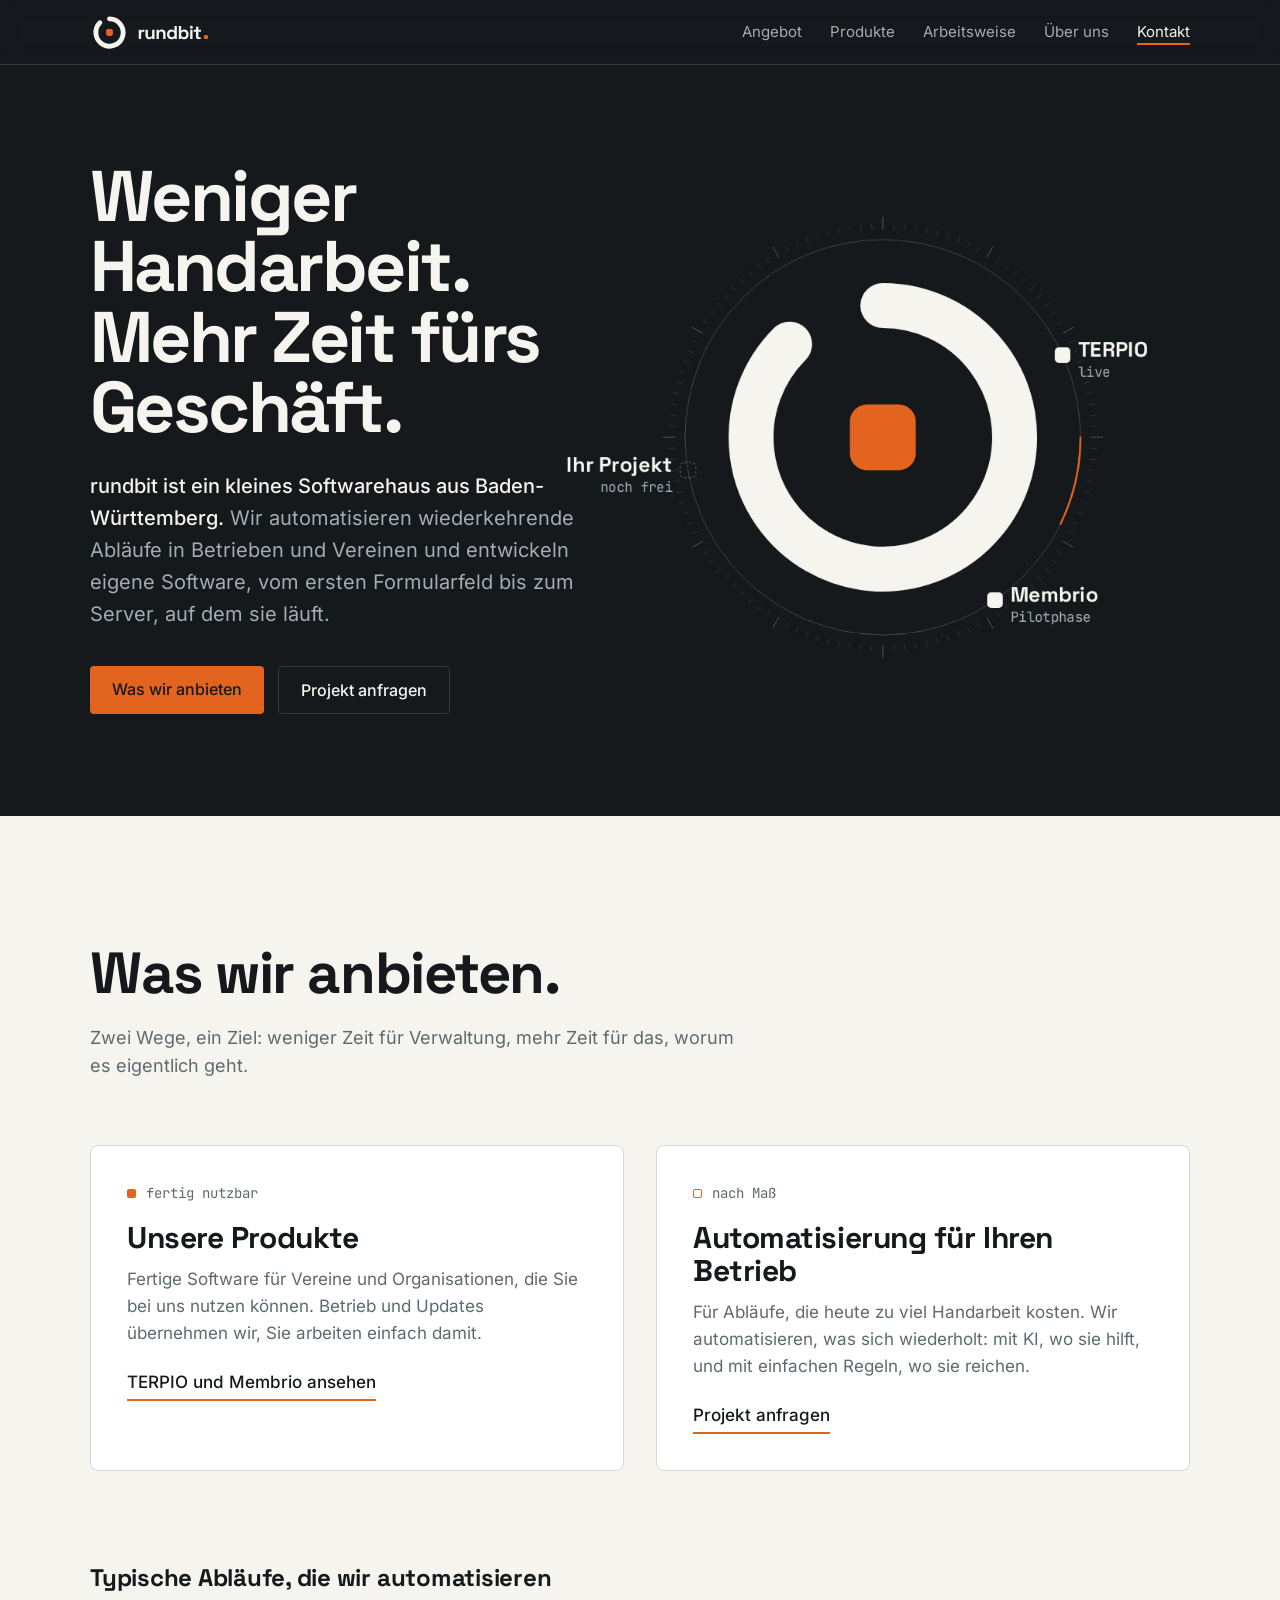
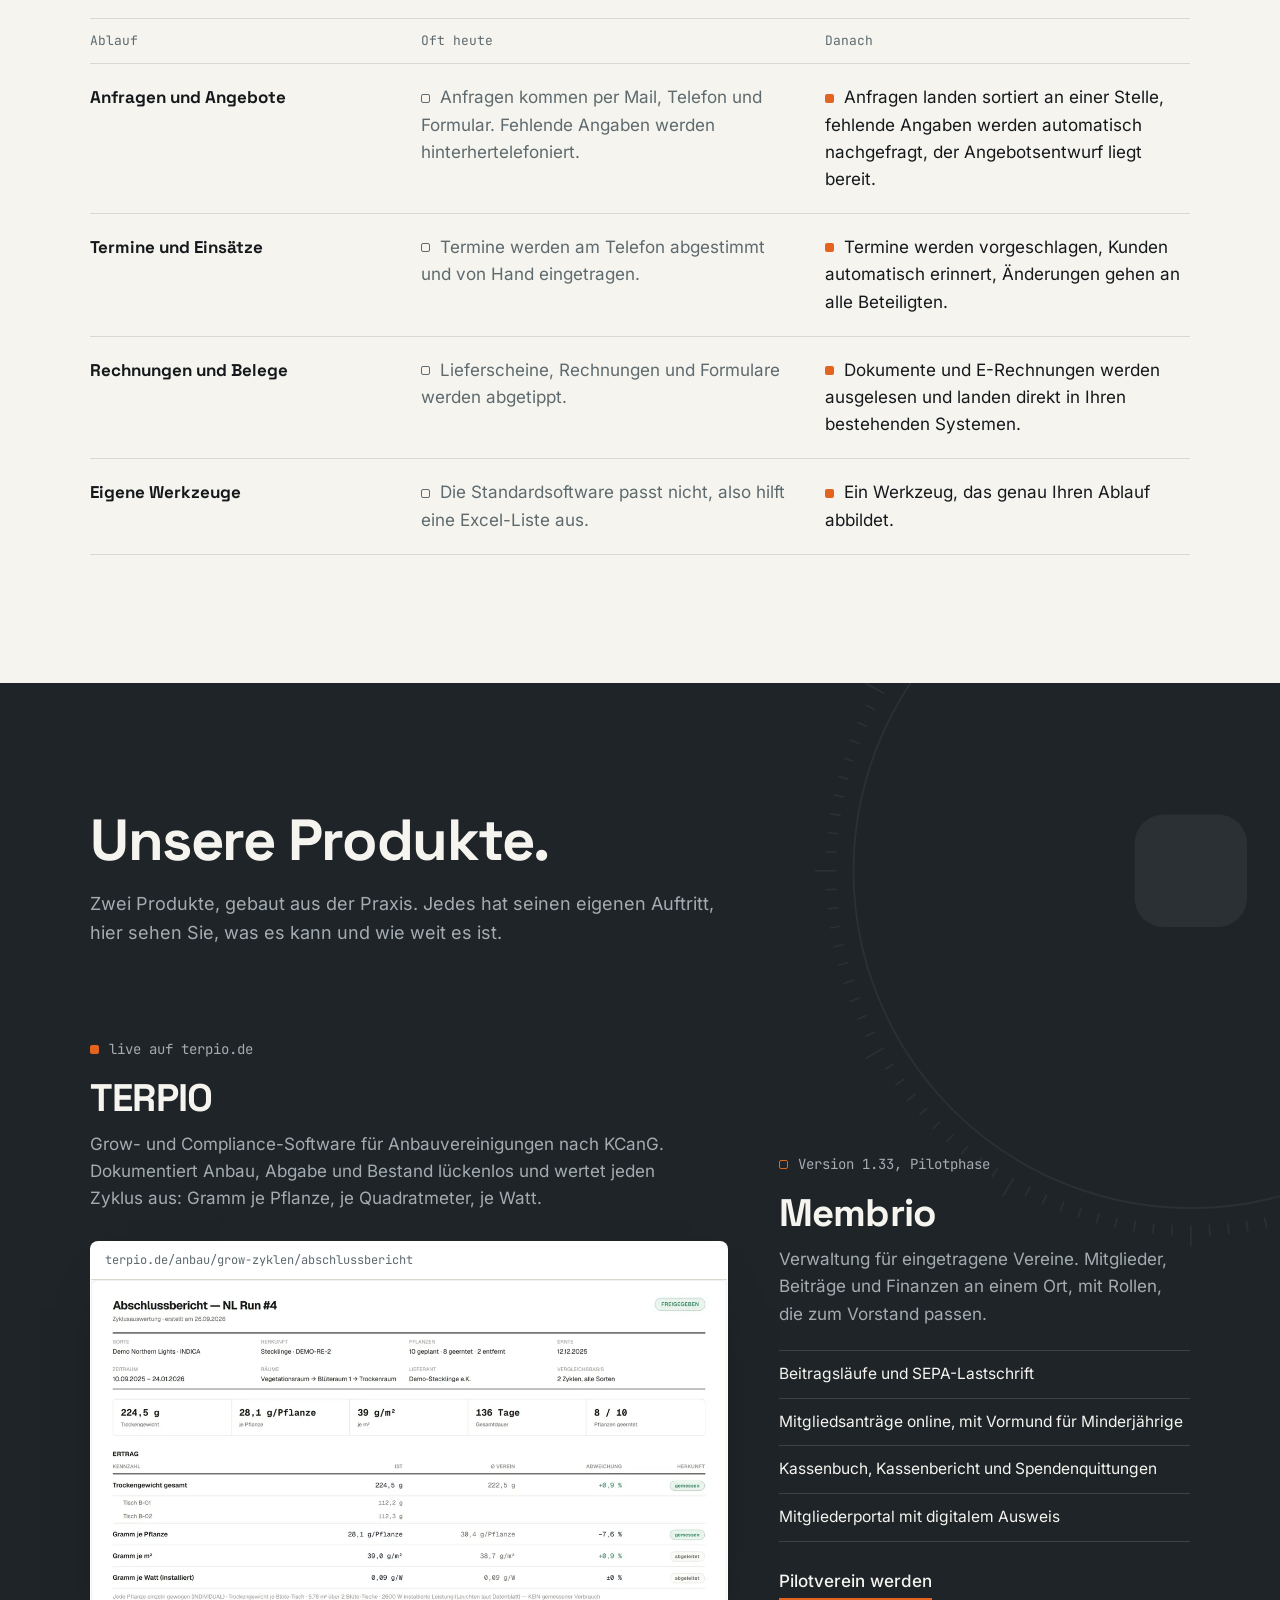
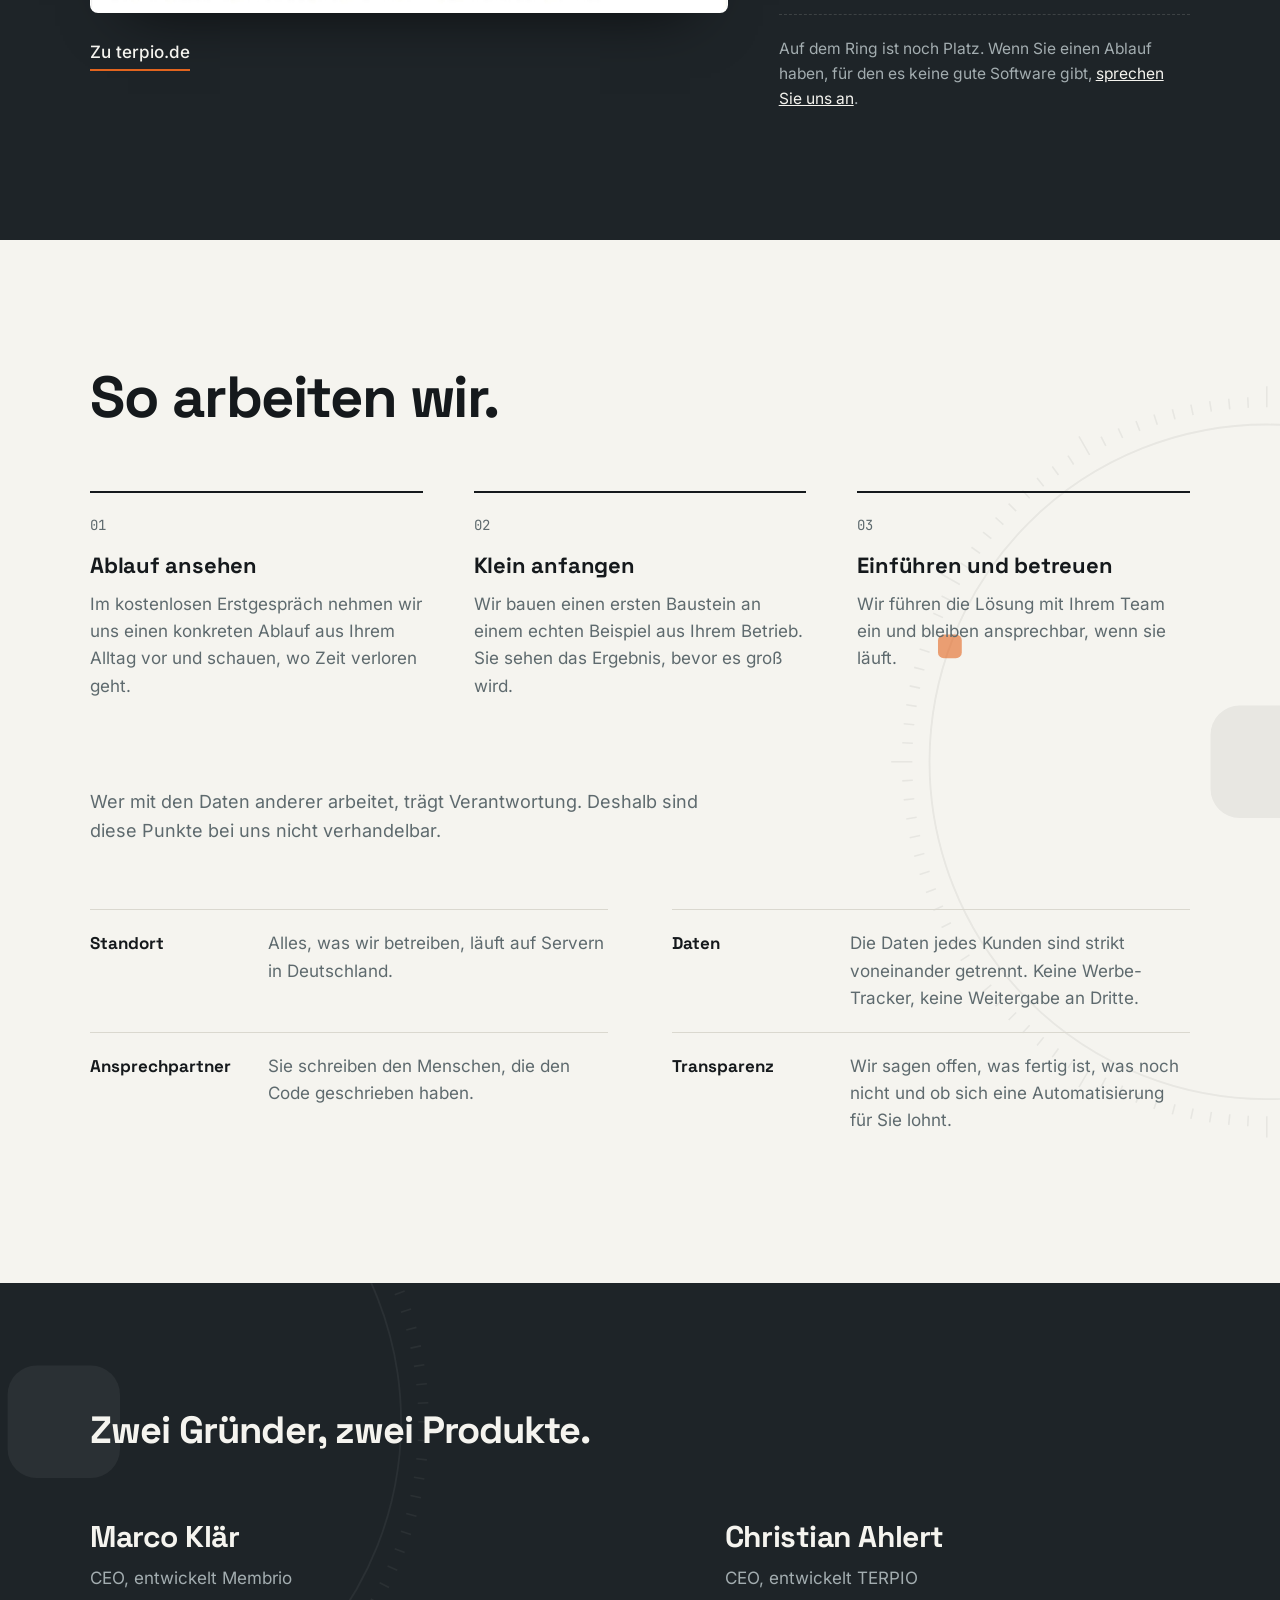
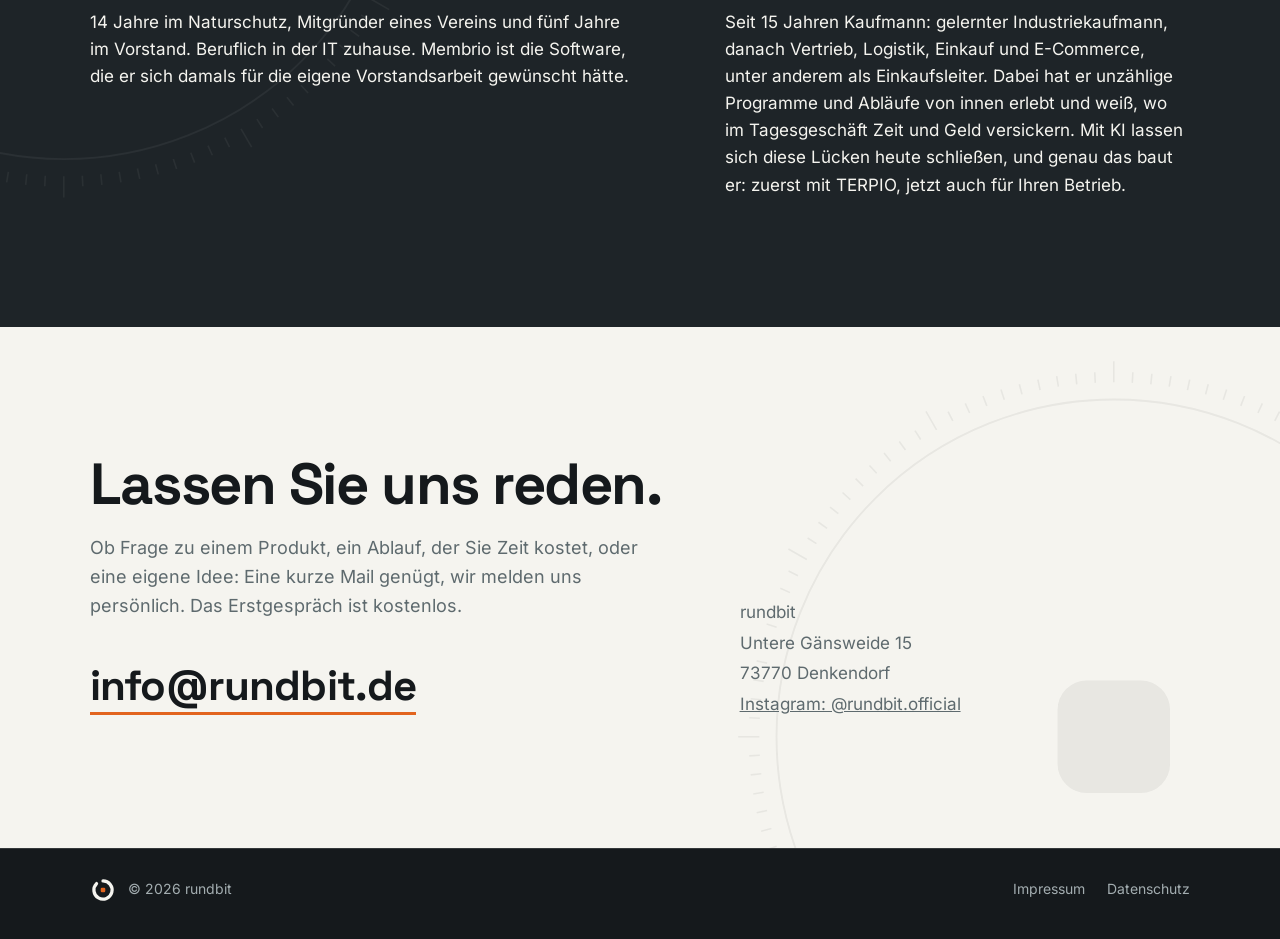
==== commit 5f262f59: "Membrio: Pilot-Anfrage per Mail, solange membrio.de nicht online ist Co-Authored-By: Claude Opus 5.5" ====
--- a/site/index.html
+++ b/site/index.html
@@ -134,7 +134,7 @@
           <li>Kassenbuch, Kassenbericht und Spendenquittungen</li>
           <li>Mitgliederportal mit digitalem Ausweis</li>
         </ul>
-        <a class="go" href="https://membrio.de">Pilotverein werden</a>
+        <a class="go" href="mailto:info@rundbit.de?subject=Pilotverein%20Membrio">Pilotverein werden</a>
         <p class="next soft">Auf dem Ring ist noch Platz. Wenn Sie einen Ablauf haben, für den es keine gute Software gibt, <a href="#kontakt">sprechen Sie uns an</a>.</p>
       </article>
     </div>
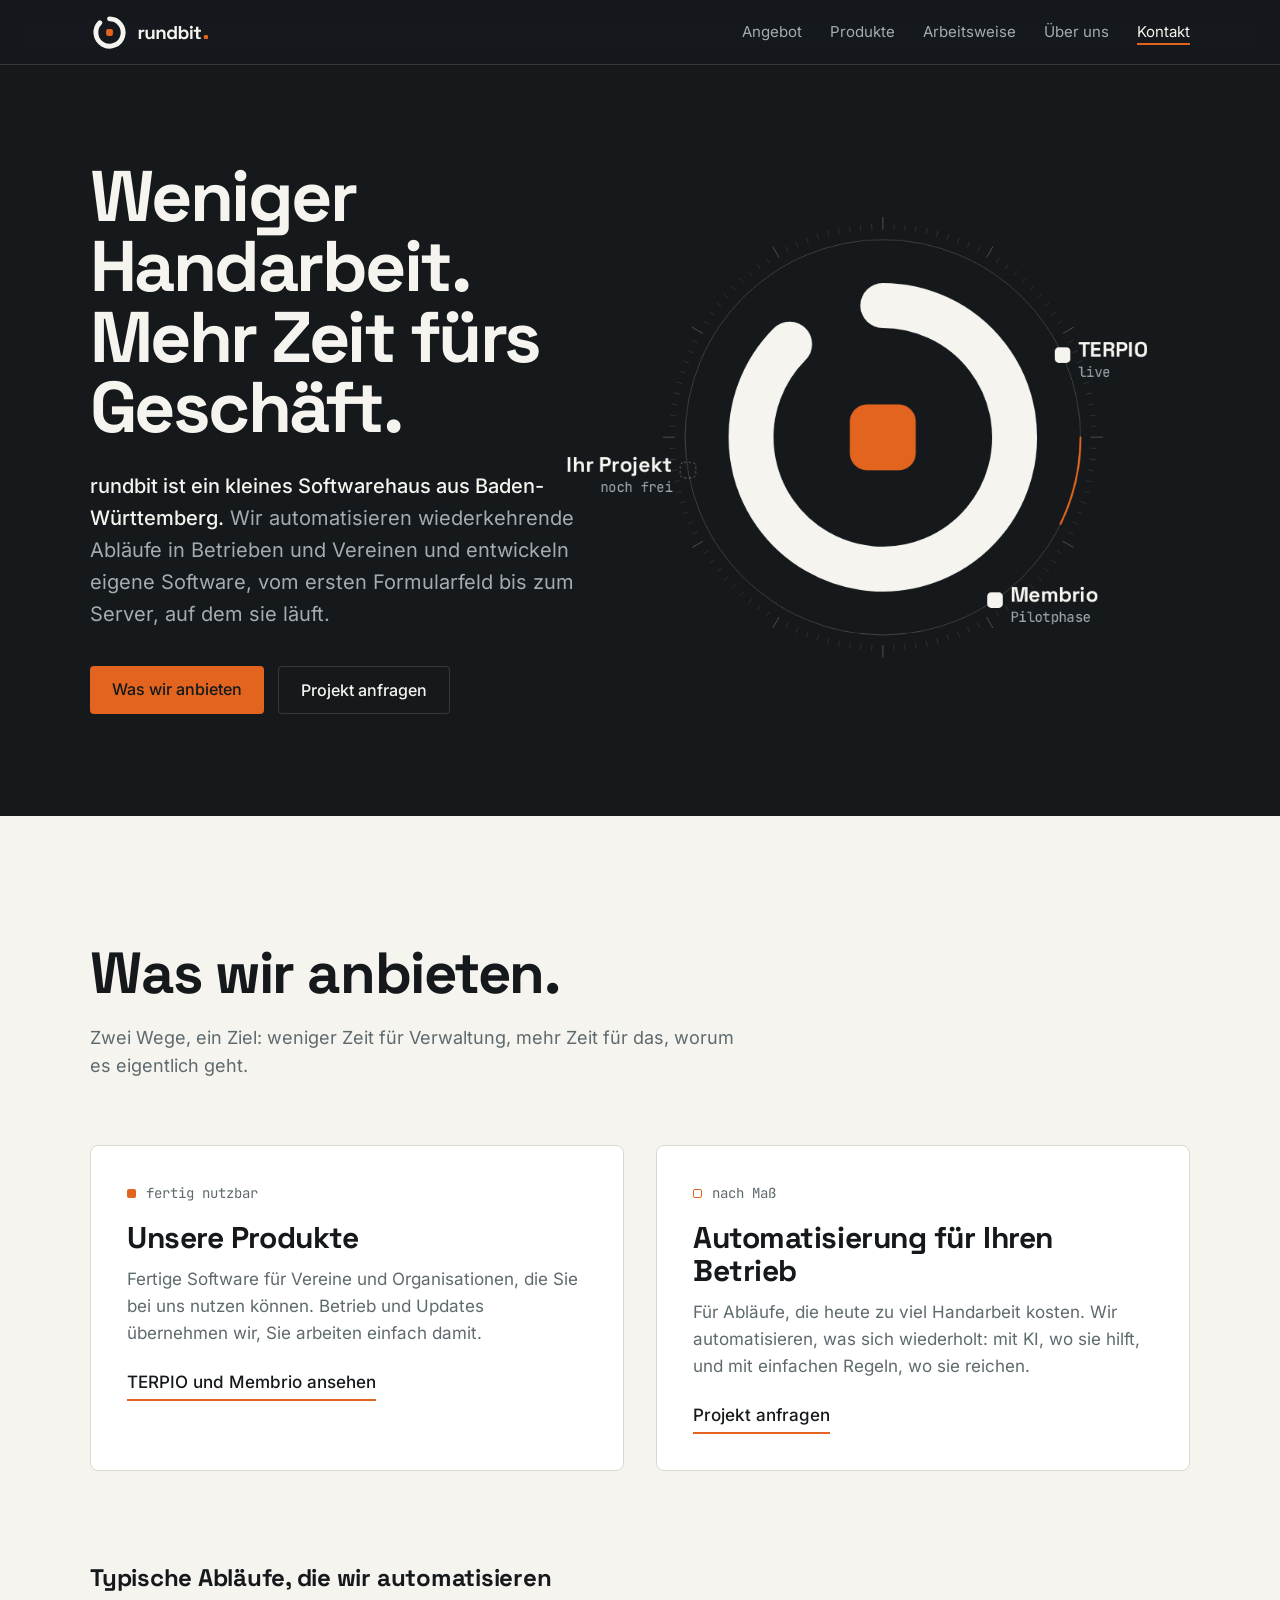
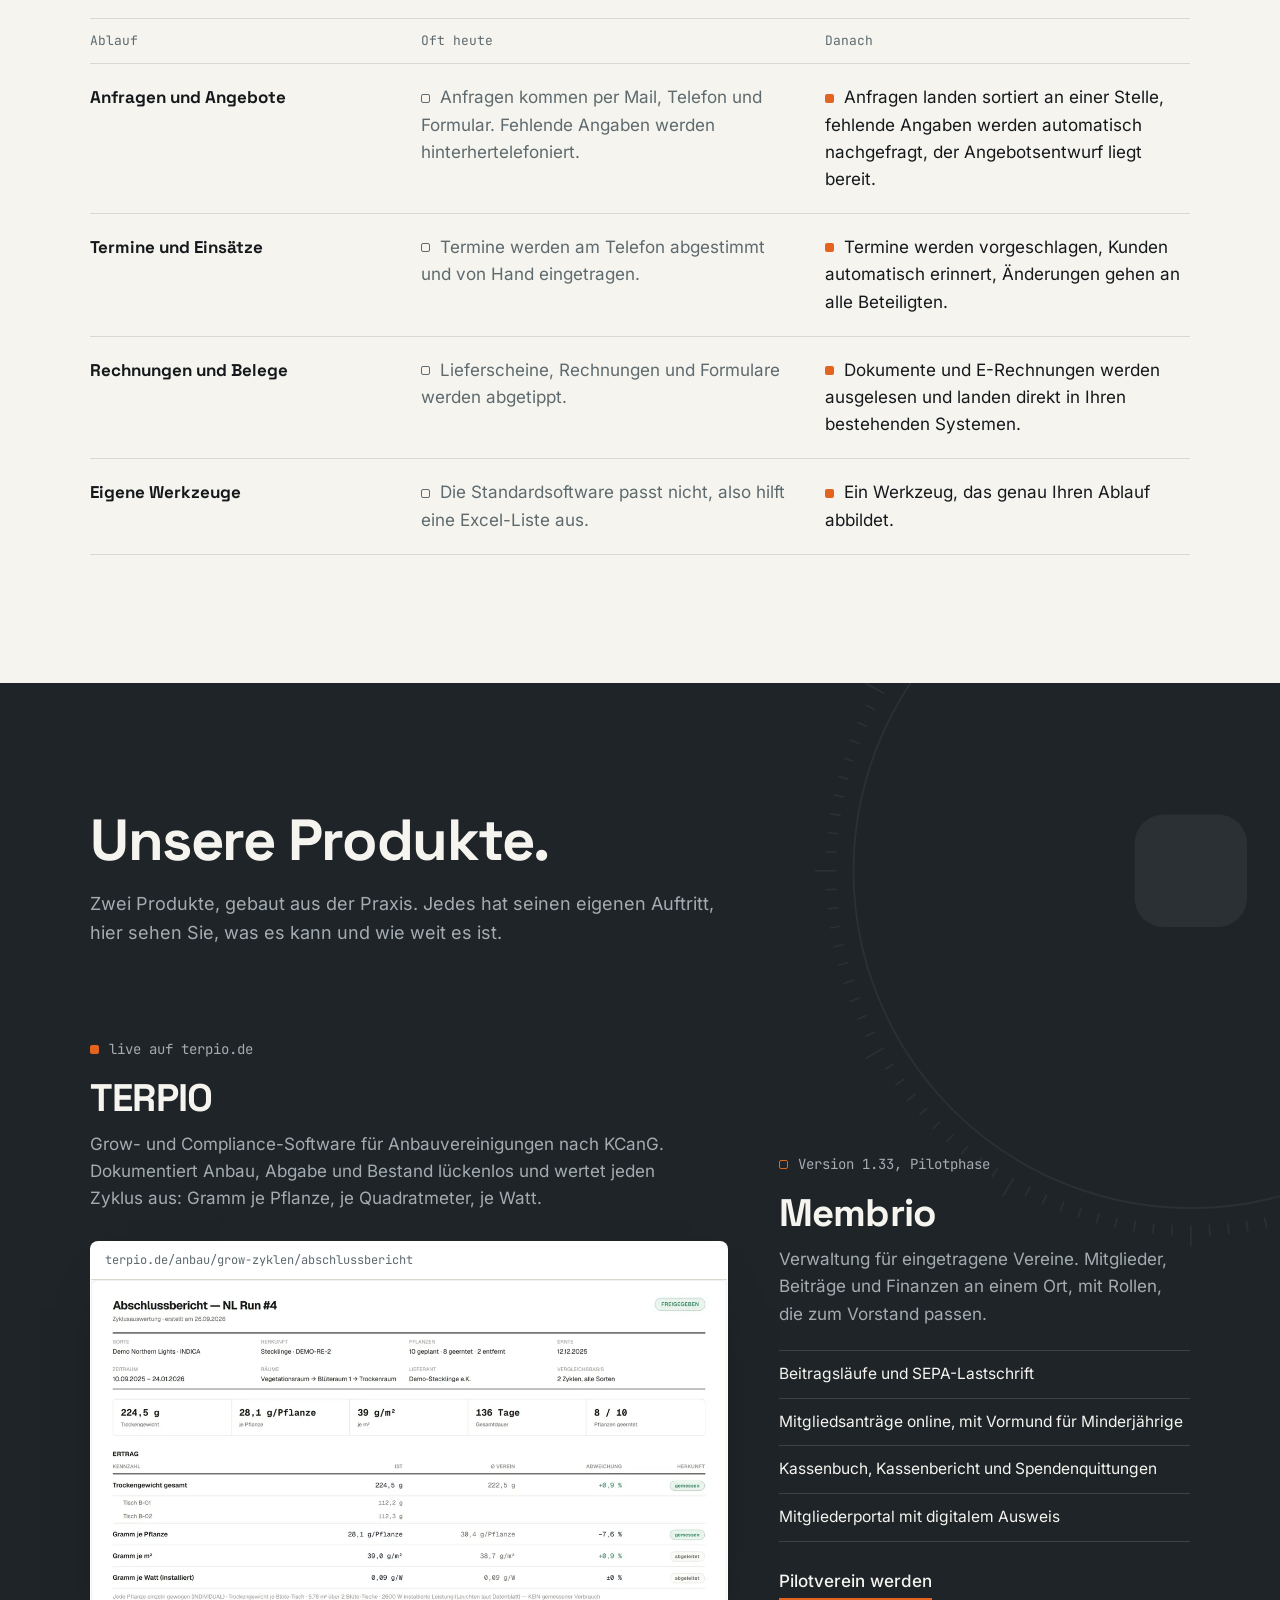
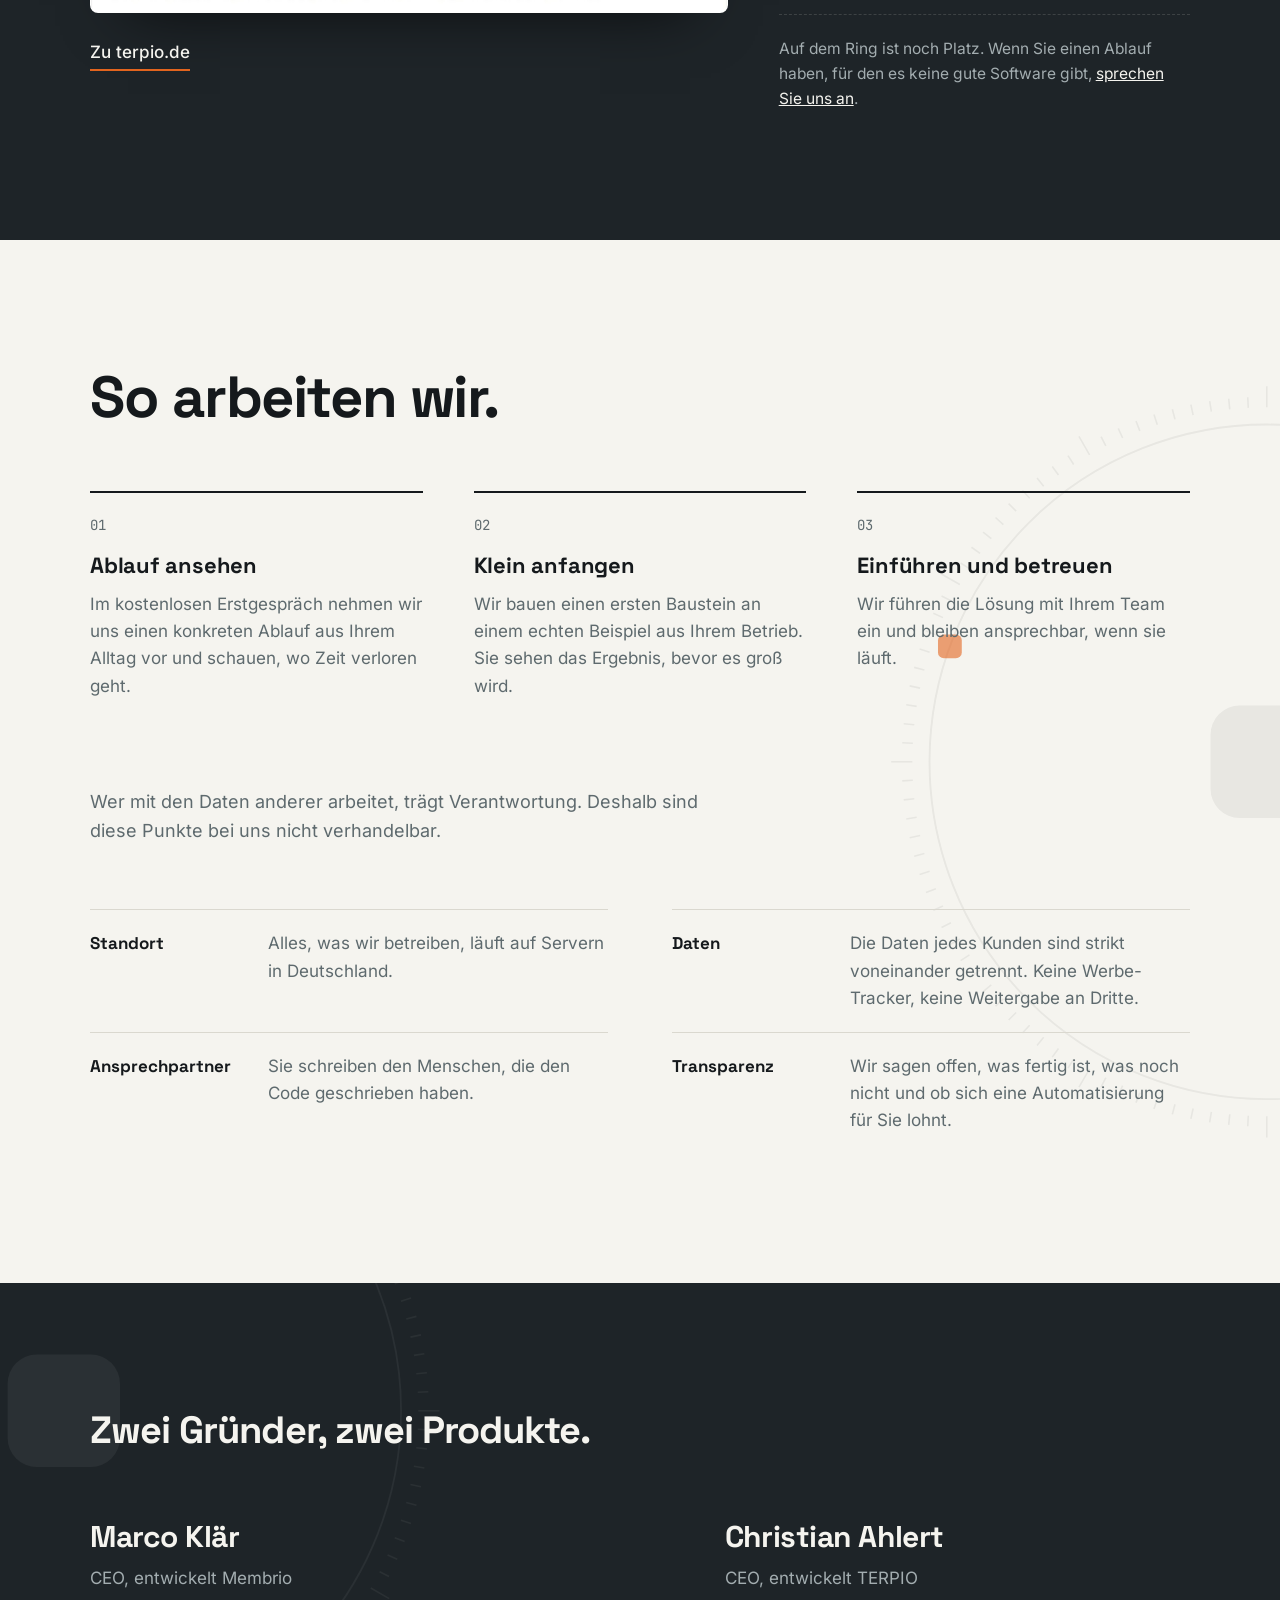
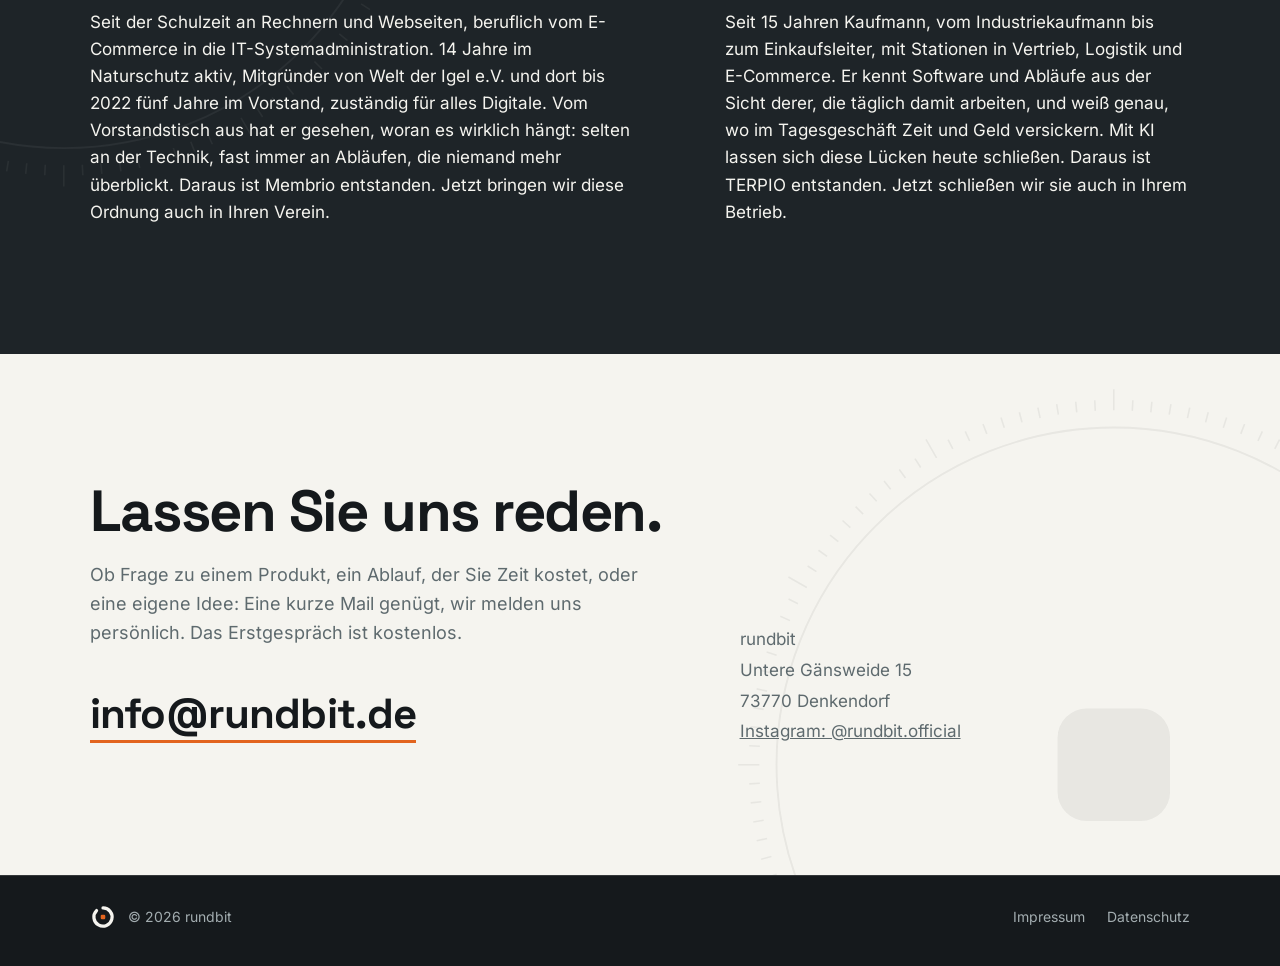
==== commit 39daf9c5: "Mobil-Navigation als wischbare Leiste, neue Team-Texte Navigation unter 820px: eine Zeile, horizonta" ====
--- a/site/index.html
+++ b/site/index.html
@@ -38,7 +38,7 @@
       <li><a href="#produkte">Produkte</a></li>
       <li><a href="#arbeitsweise">Arbeitsweise</a></li>
       <li><a href="#team">Über uns</a></li>
-      <li><a class="nav-cta" href="#kontakt">Kontakt</a></li>
+      <li><a class="nav-cta" href="#kontakt"><span>Kontakt</span></a></li>
     </ul></nav>
   </div>
 </header>
@@ -168,12 +168,12 @@
       <div class="person">
         <h3>Marco Klär</h3>
         <p class="role">CEO, entwickelt Membrio</p>
-        <p>14 Jahre im Naturschutz, Mitgründer eines Vereins und fünf Jahre im Vorstand. Beruflich in der IT zuhause. Membrio ist die Software, die er sich damals für die eigene Vorstandsarbeit gewünscht hätte.</p>
+        <p>Seit der Schulzeit an Rechnern und Webseiten, beruflich vom E-Commerce in die IT-Systemadministration. 14 Jahre im Naturschutz aktiv, Mitgründer von Welt der Igel e.V. und dort bis 2022 fünf Jahre im Vorstand, zuständig für alles Digitale. Vom Vorstandstisch aus hat er gesehen, woran es wirklich hängt: selten an der Technik, fast immer an Abläufen, die niemand mehr überblickt. Daraus ist Membrio entstanden. Jetzt bringen wir diese Ordnung auch in Ihren Verein.</p>
       </div>
       <div class="person">
         <h3>Christian Ahlert</h3>
         <p class="role">CEO, entwickelt TERPIO</p>
-        <p>Seit 15 Jahren Kaufmann: gelernter Industriekaufmann, danach Vertrieb, Logistik, Einkauf und E-Commerce, unter anderem als Einkaufsleiter. Dabei hat er unzählige Programme und Abläufe von innen erlebt und weiß, wo im Tagesgeschäft Zeit und Geld versickern. Mit KI lassen sich diese Lücken heute schließen, und genau das baut er: zuerst mit TERPIO, jetzt auch für Ihren Betrieb.</p>
+        <p>Seit 15 Jahren Kaufmann, vom Industriekaufmann bis zum Einkaufsleiter, mit Stationen in Vertrieb, Logistik und E-Commerce. Er kennt Software und Abläufe aus der Sicht derer, die täglich damit arbeiten, und weiß genau, wo im Tagesgeschäft Zeit und Geld versickern. Mit KI lassen sich diese Lücken heute schließen. Daraus ist TERPIO entstanden. Jetzt schließen wir sie auch in Ihrem Betrieb.</p>
       </div>
     </div>
   </div>
--- a/site/style.css
+++ b/site/style.css
@@ -38,7 +38,20 @@
 nav a{text-decoration:none;color:var(--on-ink-soft)}
 nav a:hover{color:var(--on-ink)}
 .nav-cta{color:var(--on-ink)!important;border-bottom:2px solid var(--accent);padding-bottom:2px}
-@media (max-width:820px){nav li:not(:last-child){display:none}}
+@media (max-width:820px){
+  html{scroll-padding-top:calc(env(safe-area-inset-top,0px) + 64px + 44px + 8px)}
+  .bar{height:auto;flex-wrap:wrap;gap:0}
+  .brand{margin-block:12px}
+  header nav{order:2;flex:0 0 100%;min-width:0;margin-inline:calc(-1 * var(--pad))}
+  header nav ul{gap:0;flex-wrap:nowrap;overflow-x:auto;overflow-y:hidden;padding-inline:16px;scrollbar-width:none;-ms-overflow-style:none;-webkit-overflow-scrolling:touch}
+  header nav ul::-webkit-scrollbar{display:none}
+  header nav li{flex:none}
+  header nav a{display:flex;align-items:center;min-height:44px;padding-inline:14px;white-space:nowrap}
+  header nav li:first-child a{padding-left:0}
+  header nav li:last-child a{padding-right:0}
+  .nav-cta{border-bottom:0;padding-bottom:0}
+  .nav-cta span{border-bottom:2px solid var(--accent);padding-bottom:2px}
+}
 
 /* Hero */
 .hero{position:relative;overflow:hidden;padding:clamp(48px,8vw,96px) 0 clamp(56px,8vw,104px)}
